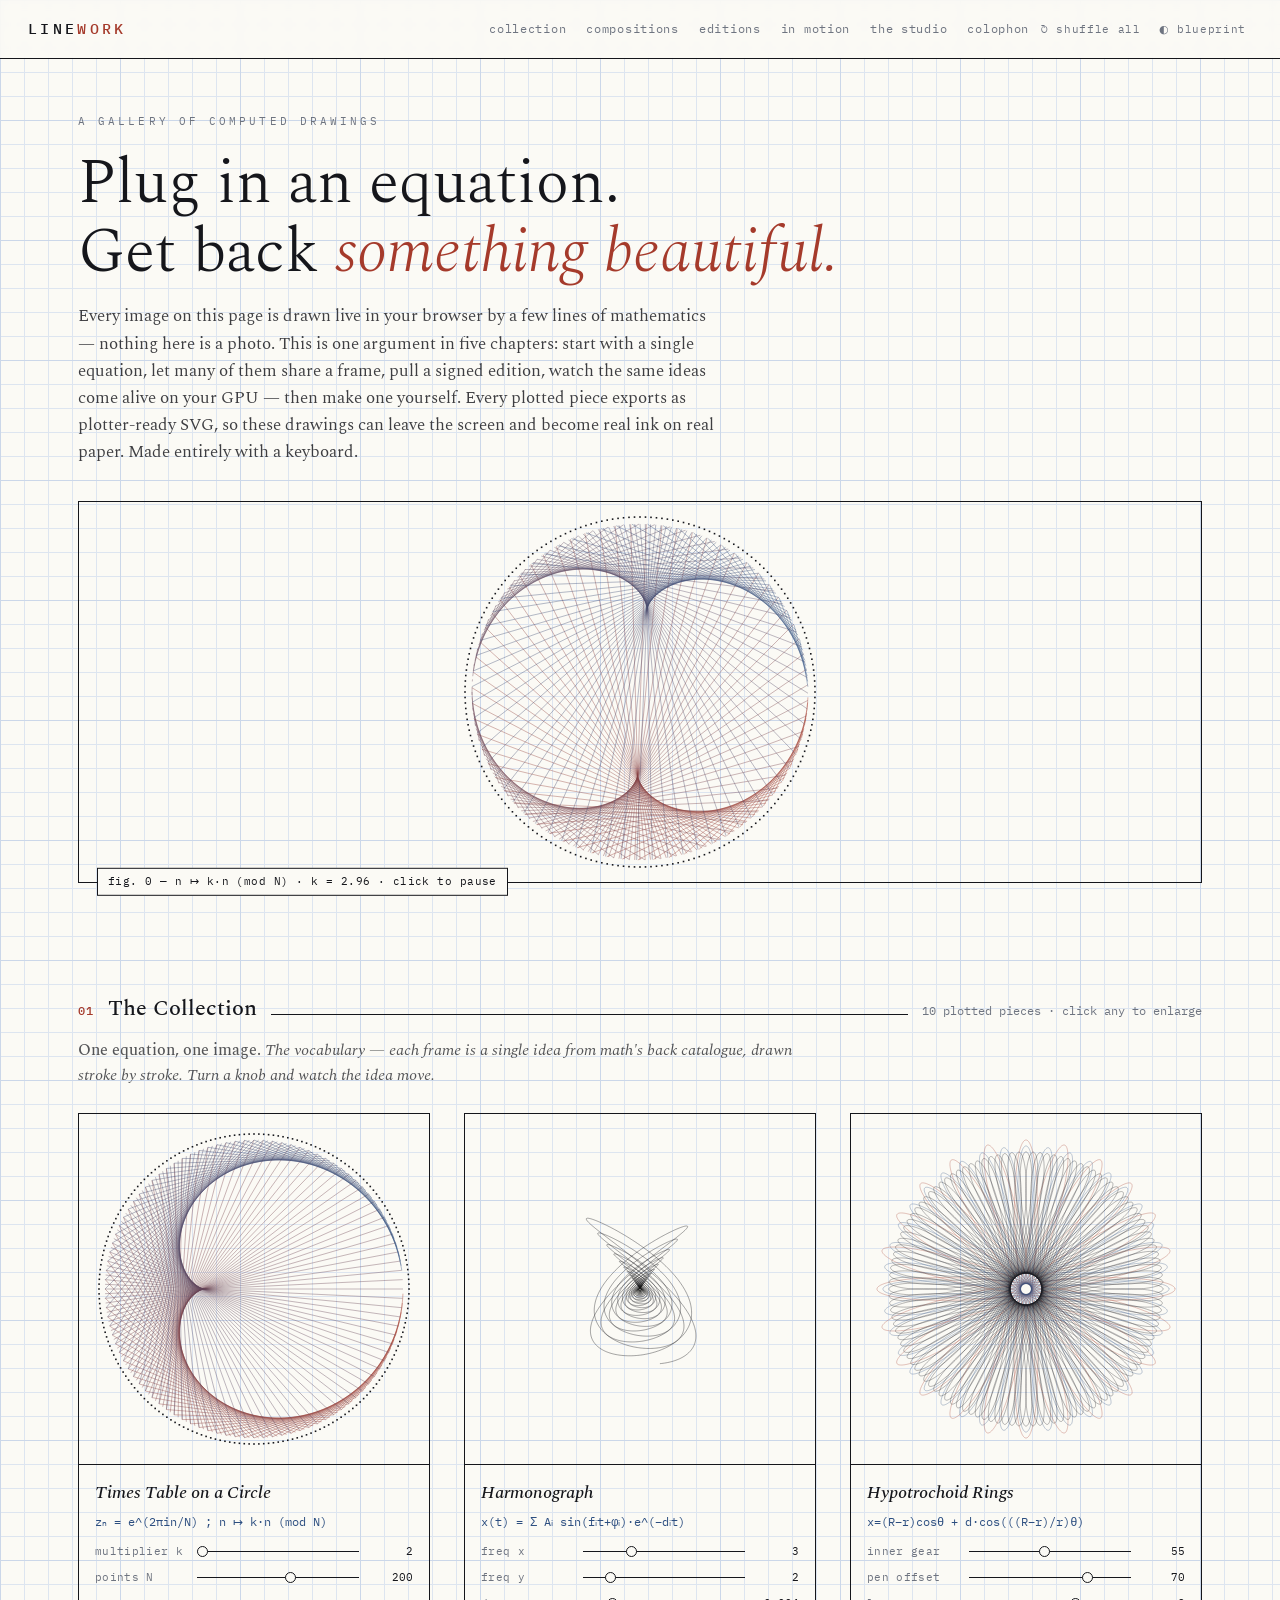
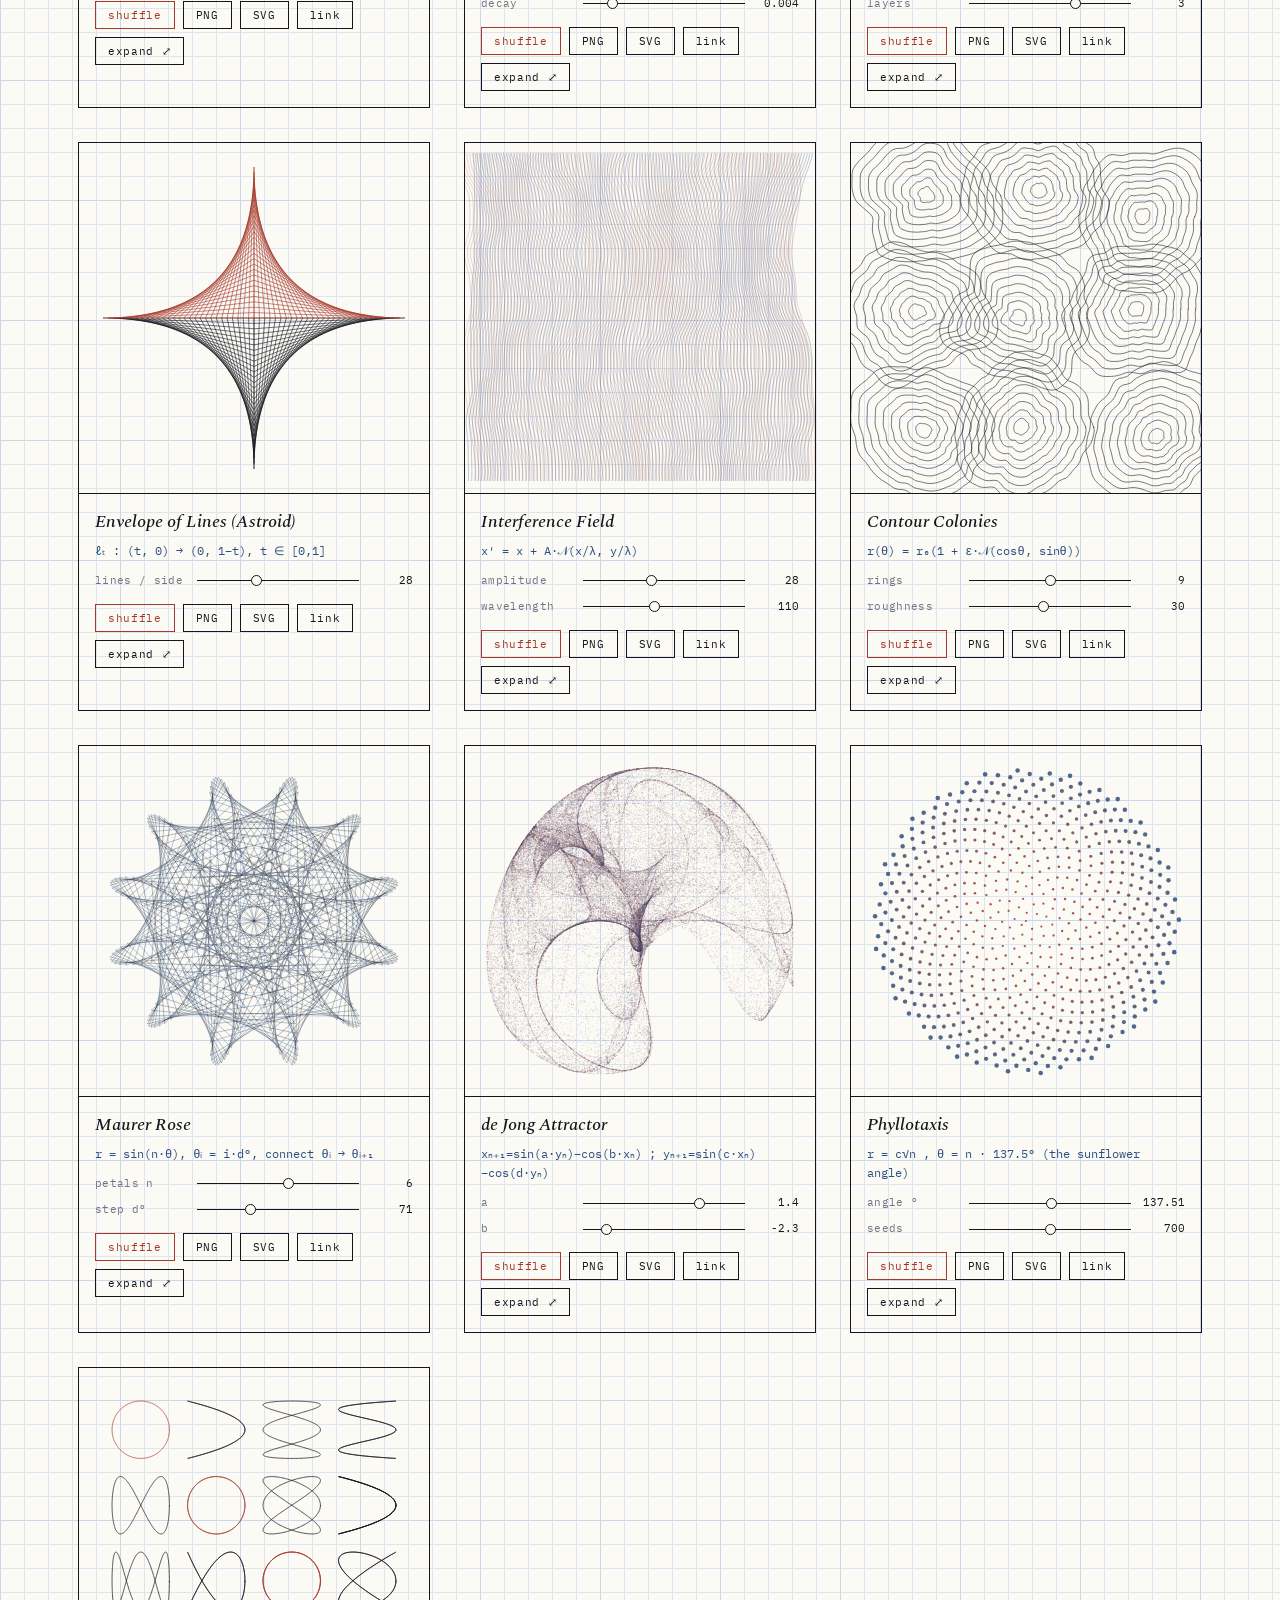
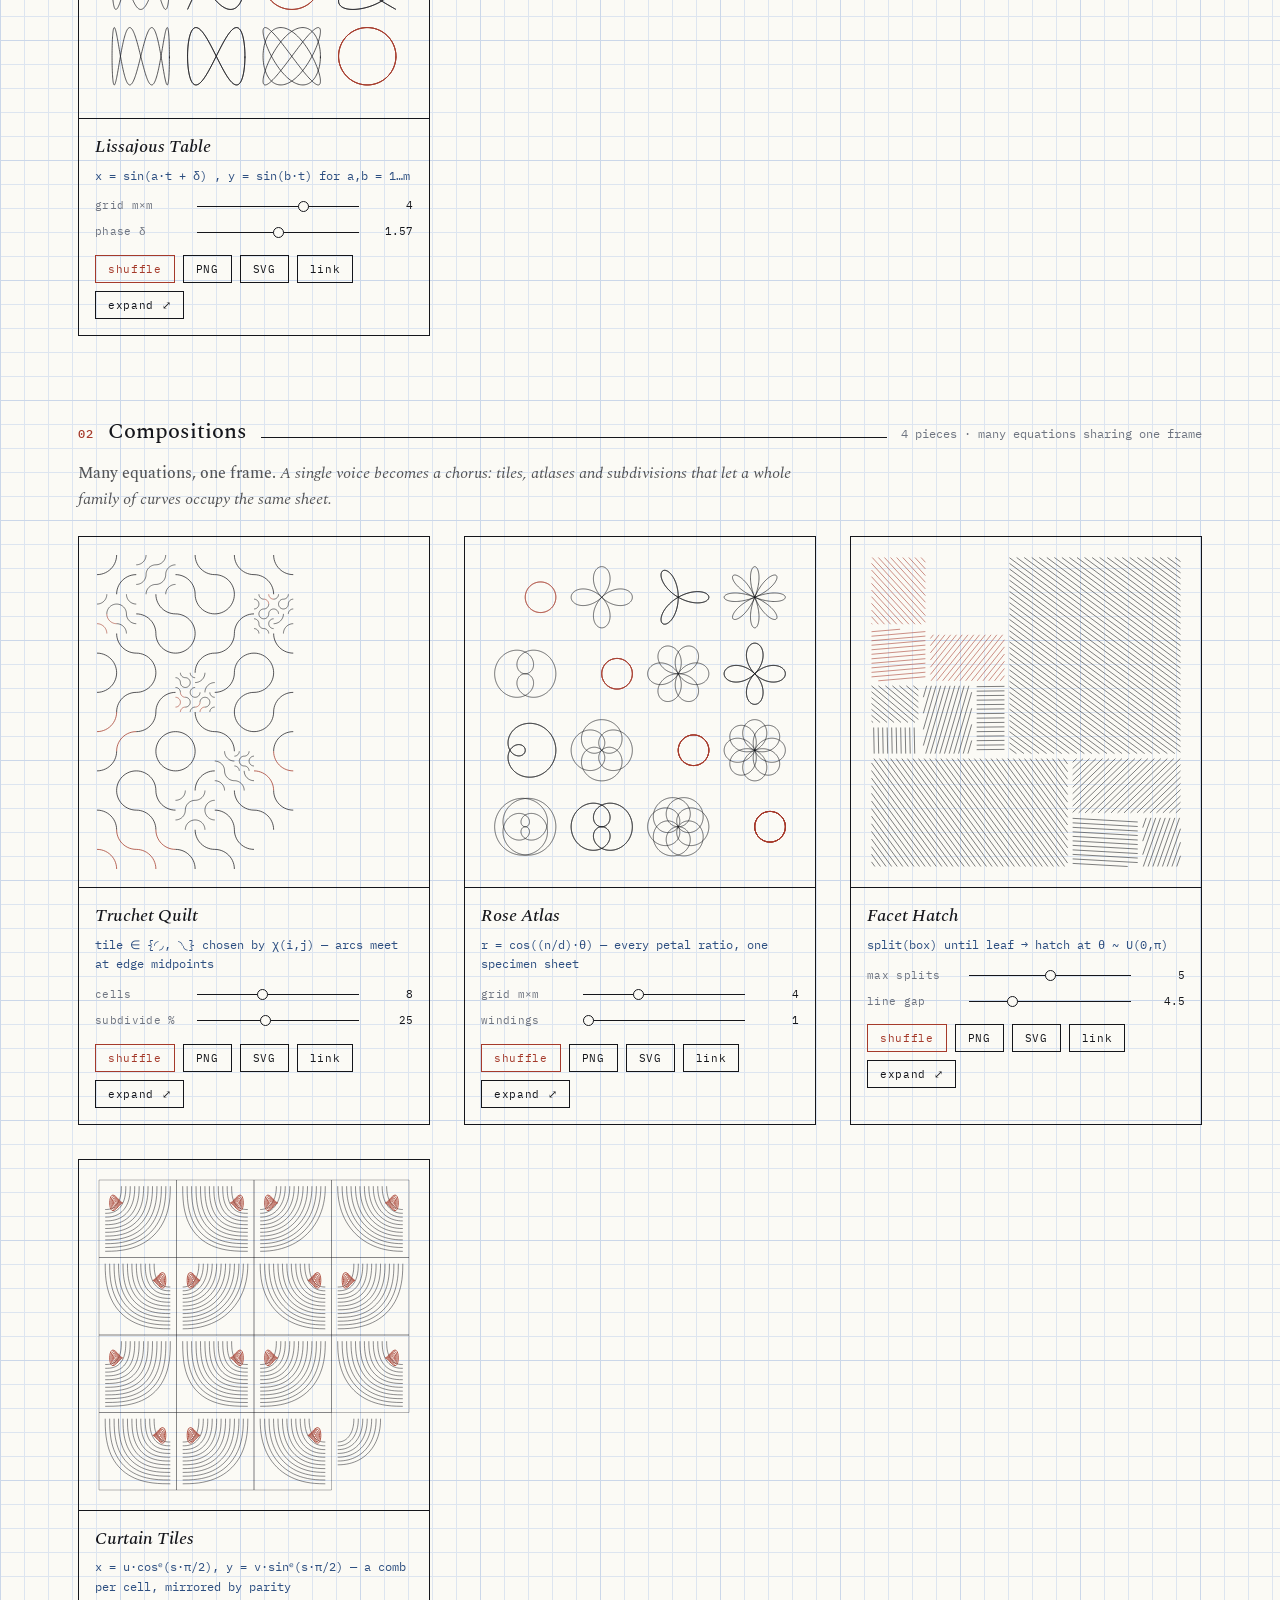
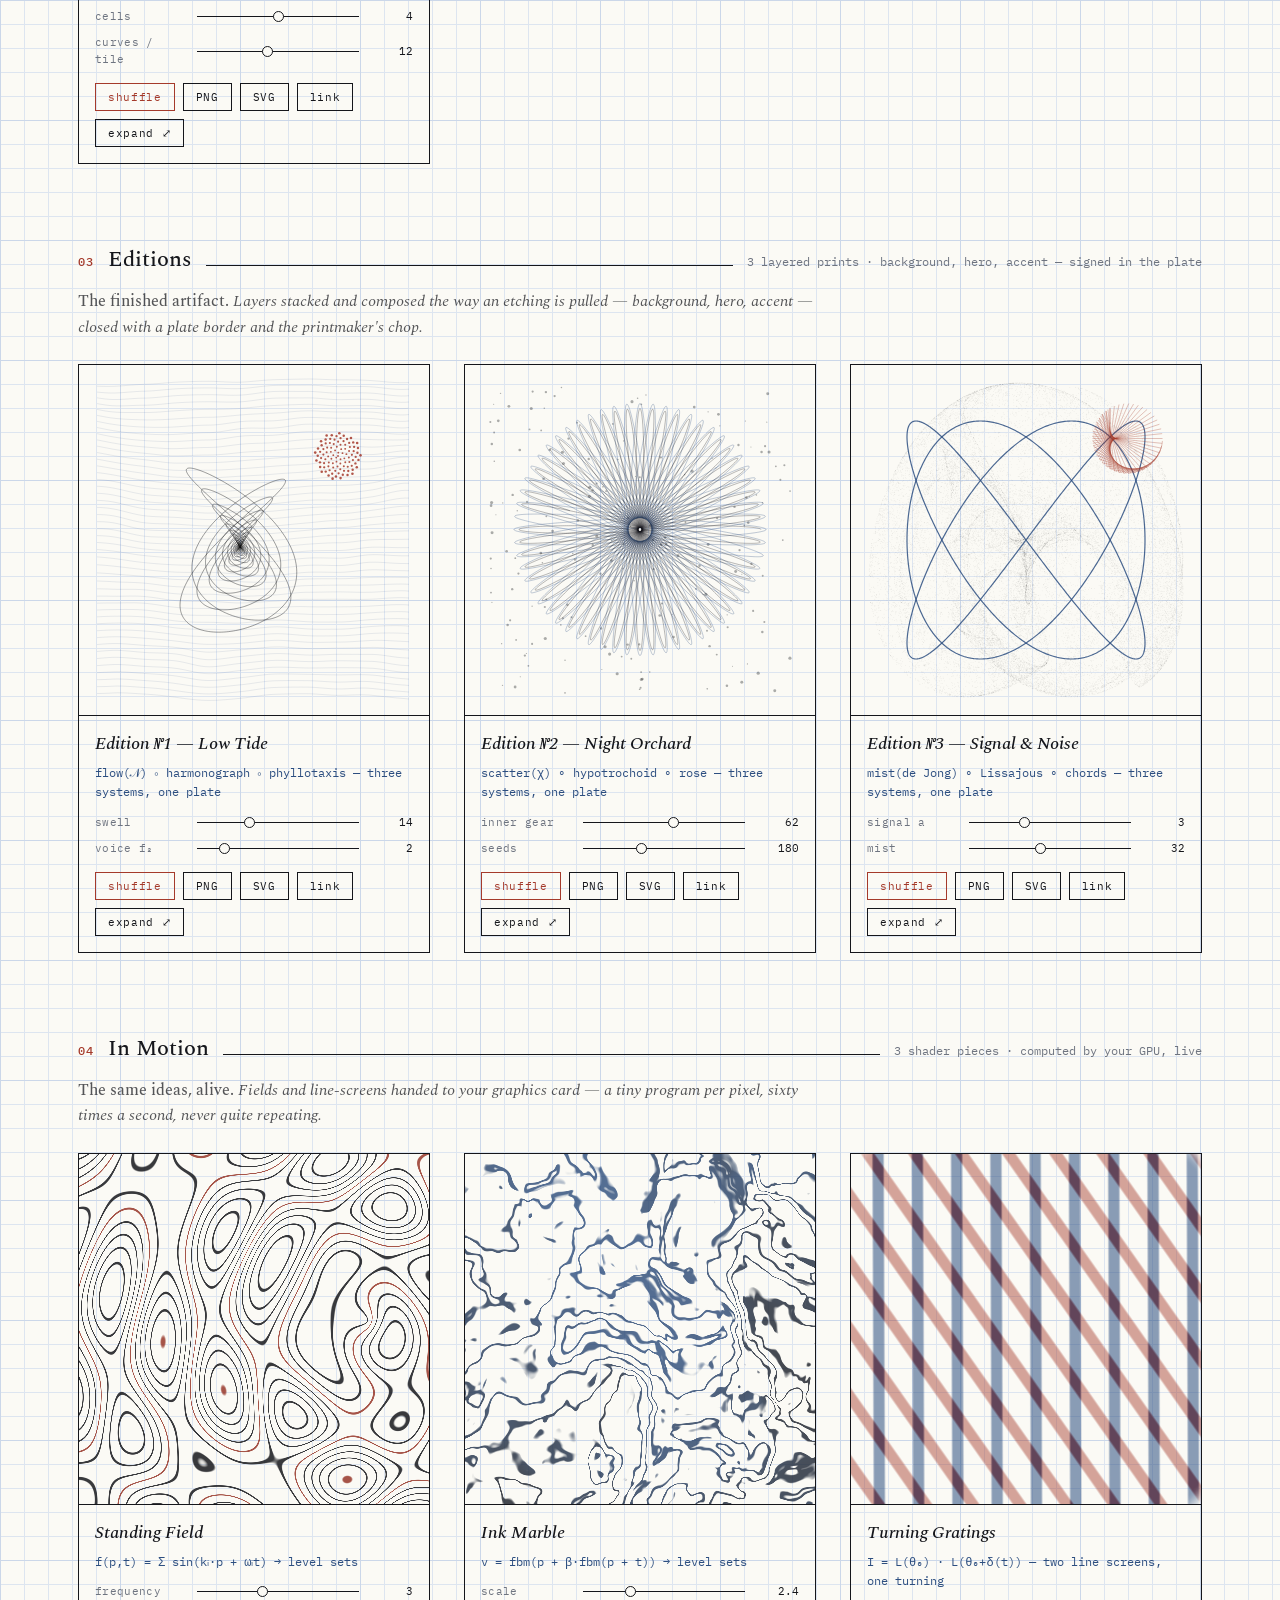
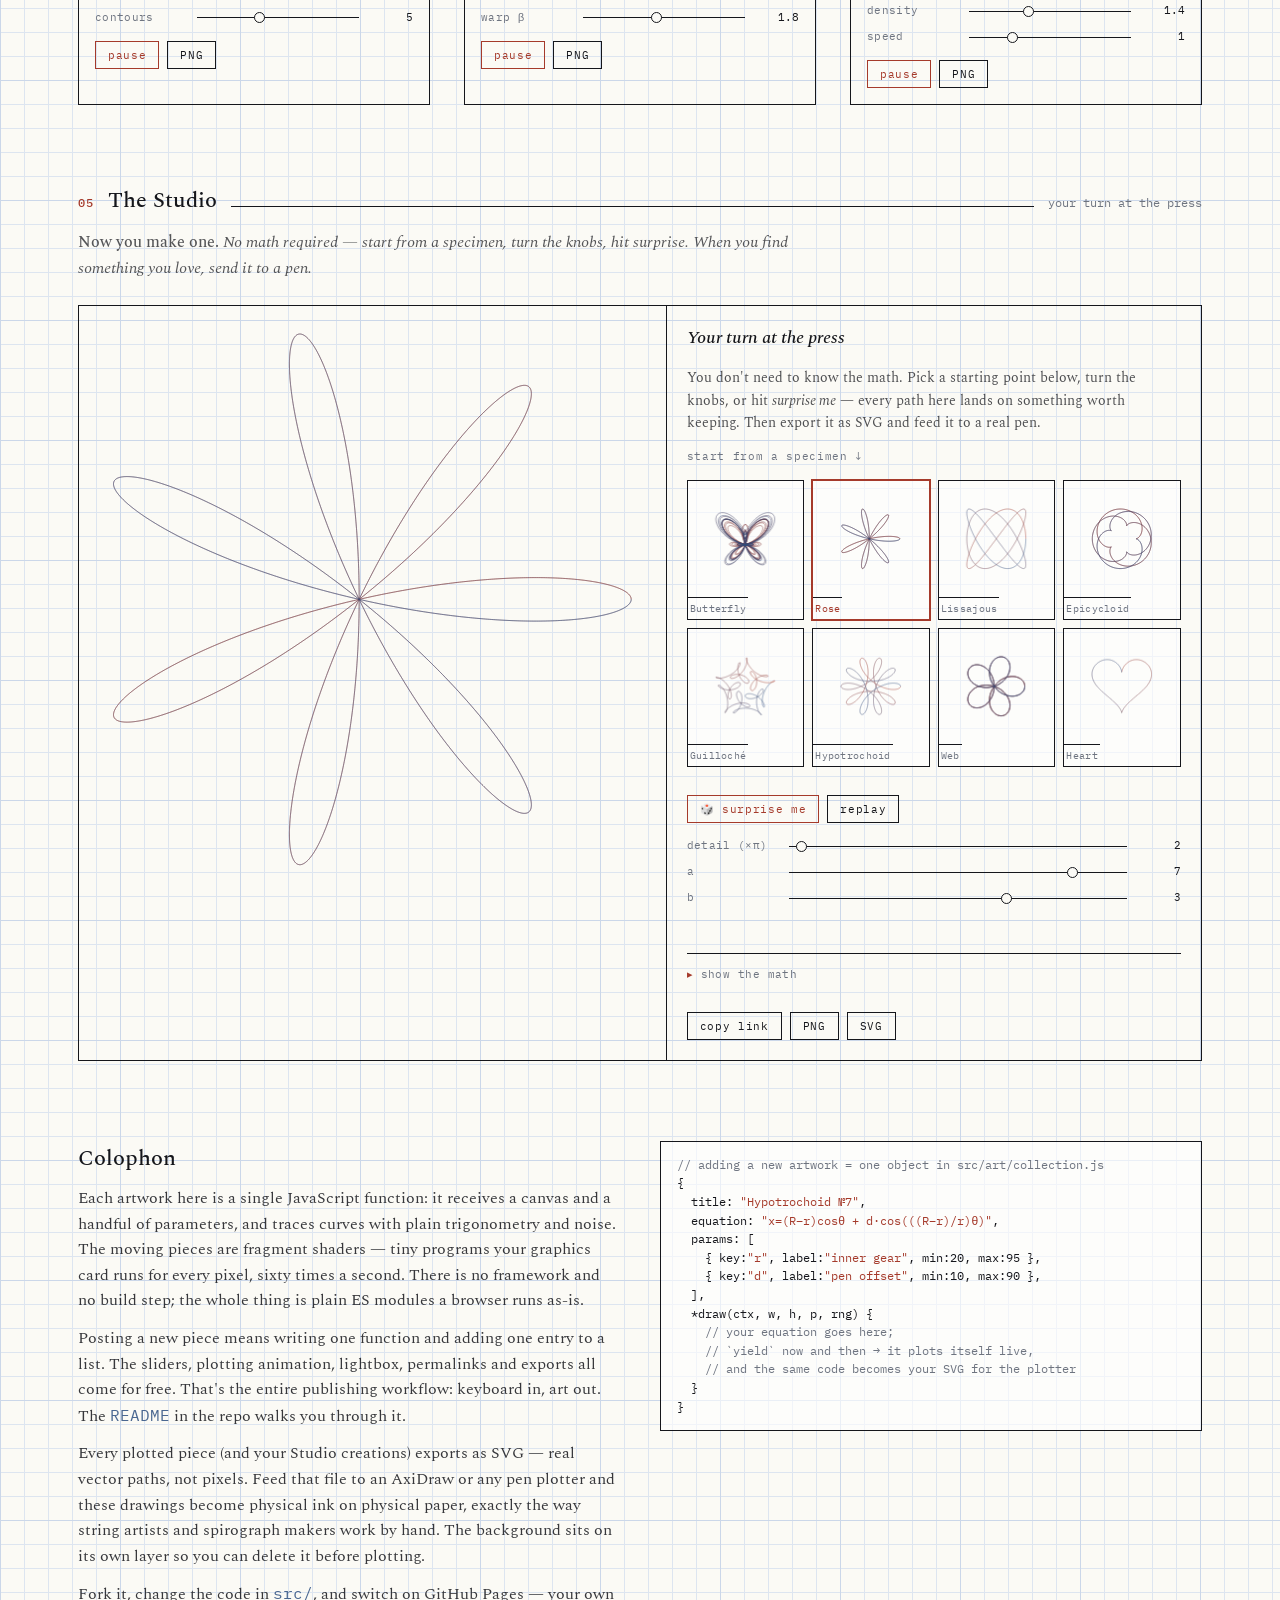
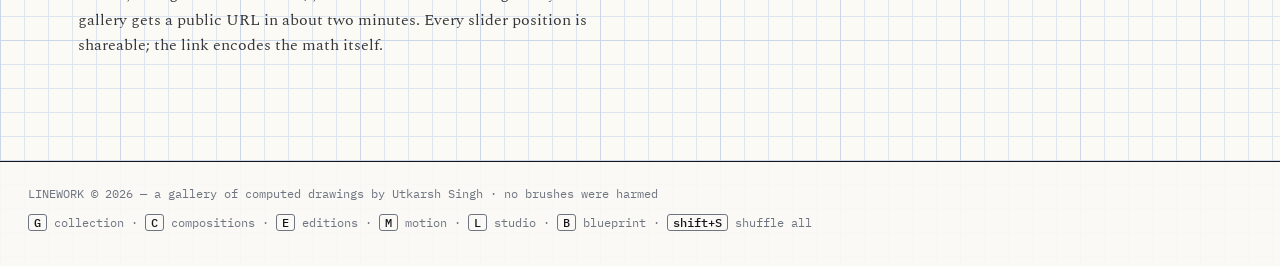
==== index.html @ 0fd47ba0 "LINEWORK — a gallery of computed drawings Generative math-art gallery: single-equation pieces, multi" ====
<!DOCTYPE html>
<html lang="en">
<head>
<meta charset="UTF-8">
<meta name="viewport" content="width=device-width, initial-scale=1.0">
<title>LINEWORK — art from equations</title>
<meta name="description" content="A living gallery of mathematical art. Every piece is drawn live in your browser by a few lines of math — string art, harmonographs, strange attractors, GPU shaders — and exports as plotter-ready SVG. Make your own in the Studio.">
<meta property="og:title" content="LINEWORK — art from equations">
<meta property="og:description" content="Plug in an equation. Get back something beautiful. Interactive math art, drawn live in your browser and ready for a real pen.">
<meta name="theme-color" content="#FBFAF5">
<link rel="icon" href="data:image/svg+xml,%3Csvg xmlns='http://www.w3.org/2000/svg' viewBox='0 0 32 32'%3E%3Crect width='32' height='32' fill='%23FBFAF5'/%3E%3Ccircle cx='16' cy='16' r='12' fill='none' stroke='%2315161B' stroke-width='1.4'/%3E%3Cpath d='M16 4 28 16 16 28 4 16Z' fill='none' stroke='%23A53A2B' stroke-width='1.4'/%3E%3C/svg%3E">
<link rel="preconnect" href="https://fonts.googleapis.com">
<link href="https://fonts.googleapis.com/css2?family=Spectral:ital,wght@0,300;0,500;1,300;1,400&family=IBM+Plex+Mono:wght@400;500&display=swap" rel="stylesheet">
<link rel="stylesheet" href="styles/linework.css">
</head>
<body>

<header>
  <div class="wordmark">LINE<b>WORK</b></div>
  <nav>
    <a href="#gallery">collection</a>
    <a href="#compositions">compositions</a>
    <a href="#editions">editions</a>
    <a href="#motion">in motion</a>
    <a href="#studio">the studio</a>
    <a href="#how">colophon</a>
    <button class="ghost" id="shuffleAllBtn" title="shuffle every piece (shift+S)">↻ shuffle all</button>
    <button class="ghost" id="themeBtn" title="toggle blueprint mode (B)">◐ blueprint</button>
  </nav>
</header>

<section class="hero">
  <div class="kicker">a gallery of computed drawings</div>
  <h1>Plug in an equation.<br>Get back <em>something beautiful.</em></h1>
  <p class="lede">Every image on this page is drawn live in your browser by a few lines of mathematics — nothing here is a photo. This is one argument in five chapters: start with a single equation, let many of them share a frame, pull a signed edition, watch the same ideas come alive on your GPU — then make one yourself. Every plotted piece exports as plotter-ready SVG, so these drawings can leave the screen and become real ink on real paper. Made entirely with a keyboard.</p>
  <div class="hero-canvas-wrap">
    <canvas id="heroCanvas" aria-label="Chord diagram continuously morphing through multiplication tables"></canvas>
    <div class="hero-tag" id="heroTag">fig. 0 — n ↦ k·n (mod N) · k = 2.00 · click to pause</div>
  </div>
</section>

<div class="chapter" id="gallery">
  <div class="chapter-mark">
    <span class="chapter-no">01</span>
    <h2>The Collection</h2>
    <div class="rule"></div>
    <div class="count mono">10 plotted pieces · click any to enlarge</div>
  </div>
  <p class="chapter-intro"><b>One equation, one image.</b> The vocabulary — each frame is a single idea from math's back catalogue, drawn stroke by stroke. Turn a knob and watch the idea move.</p>
</div>
<div class="gallery" id="galleryGrid"></div>

<div class="chapter" id="compositions">
  <div class="chapter-mark">
    <span class="chapter-no">02</span>
    <h2>Compositions</h2>
    <div class="rule"></div>
    <div class="count mono">4 pieces · many equations sharing one frame</div>
  </div>
  <p class="chapter-intro"><b>Many equations, one frame.</b> A single voice becomes a chorus: tiles, atlases and subdivisions that let a whole family of curves occupy the same sheet.</p>
</div>
<div class="gallery" id="compGrid"></div>

<div class="chapter" id="editions">
  <div class="chapter-mark">
    <span class="chapter-no">03</span>
    <h2>Editions</h2>
    <div class="rule"></div>
    <div class="count mono">3 layered prints · background, hero, accent — signed in the plate</div>
  </div>
  <p class="chapter-intro"><b>The finished artifact.</b> Layers stacked and composed the way an etching is pulled — background, hero, accent — closed with a plate border and the printmaker's chop.</p>
</div>
<div class="gallery" id="edGrid"></div>

<div class="chapter" id="motion">
  <div class="chapter-mark">
    <span class="chapter-no">04</span>
    <h2>In Motion</h2>
    <div class="rule"></div>
    <div class="count mono">3 shader pieces · computed by your GPU, live</div>
  </div>
  <p class="chapter-intro"><b>The same ideas, alive.</b> Fields and line-screens handed to your graphics card — a tiny program per pixel, sixty times a second, never quite repeating.</p>
</div>
<div class="gallery" id="motionGrid"></div>

<div class="chapter" id="studio">
  <div class="chapter-mark">
    <span class="chapter-no">05</span>
    <h2>The Studio</h2>
    <div class="rule"></div>
    <div class="count mono">your turn at the press</div>
  </div>
  <p class="chapter-intro"><b>Now you make one.</b> No math required — start from a specimen, turn the knobs, hit surprise. When you find something you love, send it to a pen.</p>
</div>
<section class="studio">
  <div class="studio-panel">
    <div class="studio-canvas-wrap"><canvas id="studioCanvas" aria-label="Your parametric drawing"></canvas></div>
    <div class="studio-side">
      <h3>Your turn at the press</h3>
      <p class="studio-lead">You don't need to know the math. Pick a starting point below, turn the knobs, or hit <em>surprise me</em> — every path here lands on something worth keeping. Then export it as SVG and feed it to a real pen.</p>

      <div class="preset-label">start from a specimen ↓</div>
      <div class="preset-strip" id="studioPresets"></div>

      <div class="btn-row">
        <button class="accent" id="studioSurprise">🎲 surprise me</button>
        <button id="studioReplay">replay</button>
      </div>

      <div class="studio-knobs">
        <div class="ctl"><label>detail (×π)</label><input type="range" id="studioTm" min="1" max="48" step="1" value="2"><output id="studioTmOut">2</output></div>
        <div class="ctl"><label>a</label><input type="range" id="studioA" min="-10" max="10" step="0.1" value="7"><output id="studioAOut">7</output></div>
        <div class="ctl"><label>b</label><input type="range" id="studioB" min="-10" max="10" step="0.1" value="3"><output id="studioBOut">3</output></div>
      </div>
      <div class="studio-error" id="studioError" role="alert"></div>

      <details class="studio-math">
        <summary>show the math</summary>
        <div class="studio-field">
          <label for="studioX">x(t) =</label>
          <input type="text" id="studioX" spellcheck="false" autocomplete="off">
        </div>
        <div class="studio-field">
          <label for="studioY">y(t) =</label>
          <input type="text" id="studioY" spellcheck="false" autocomplete="off">
        </div>
        <div class="studio-hint">use t, a, b · sin cos tan sqrt abs exp log pow min max floor · pi · ^ for powers · Enter to plot</div>
      </details>

      <div class="btn-row">
        <button id="studioLink">copy link</button>
        <button id="studioPng">PNG</button>
        <button id="studioSvg">SVG</button>
      </div>
    </div>
  </div>
</section>

<section class="about" id="how">
  <div>
    <h2>Colophon</h2>
    <p>Each artwork here is a single JavaScript function: it receives a canvas and a handful of parameters, and traces curves with plain trigonometry and noise. The moving pieces are fragment shaders — tiny programs your graphics card runs for every pixel, sixty times a second. There is no framework and no build step; the whole thing is plain ES modules a browser runs as-is.</p>
    <p>Posting a new piece means writing one function and adding one entry to a list. The sliders, plotting animation, lightbox, permalinks and exports all come for free. That's the entire publishing workflow: keyboard in, art out. The <span class="mono" style="color:var(--blue)">README</span> in the repo walks you through it.</p>
    <p>Every plotted piece (and your Studio creations) exports as SVG — real vector paths, not pixels. Feed that file to an AxiDraw or any pen plotter and these drawings become physical ink on physical paper, exactly the way string artists and spirograph makers work by hand. The background sits on its own layer so you can delete it before plotting.</p>
    <p>Fork it, change the code in <span class="mono" style="color:var(--blue)">src/</span>, and switch on GitHub Pages — your own gallery gets a public URL in about two minutes. Every slider position is shareable; the link encodes the math itself.</p>
  </div>
  <div>
    <pre><span class="c">// adding a new artwork = one object in src/art/collection.js</span>
{
  title: <span class="k">"Hypotrochoid №7"</span>,
  equation: <span class="k">"x=(R−r)cosθ + d·cos(((R−r)/r)θ)"</span>,
  params: [
    { key:<span class="k">"r"</span>, label:<span class="k">"inner gear"</span>, min:20, max:95 },
    { key:<span class="k">"d"</span>, label:<span class="k">"pen offset"</span>, min:10, max:90 },
  ],
  *draw(ctx, w, h, p, rng) {
    <span class="c">// your equation goes here;</span>
    <span class="c">// `yield` now and then → it plots itself live,</span>
    <span class="c">// and the same code becomes your SVG for the plotter</span>
  }
}</pre>
  </div>
</section>

<footer>
  <div>LINEWORK © <span id="year">2026</span> — a gallery of computed drawings by <span id="artistName">you</span> · no brushes were harmed</div>
  <div class="keys"><b>G</b> collection · <b>C</b> compositions · <b>E</b> editions · <b>M</b> motion · <b>L</b> studio · <b>B</b> blueprint · <b>shift+S</b> shuffle all</div>
</footer>

<div id="lightbox" hidden>
  <div class="lb-top">
    <div class="idx mono" id="lbIdx">01 / 10</div>
    <div style="display:flex;gap:8px">
      <button id="lbPrev">← prev</button>
      <button id="lbNext">next →</button>
      <button id="lbClose">esc ✕</button>
    </div>
  </div>
  <div class="lb-grid">
    <div class="lb-canvas-wrap"><canvas id="lbCanvas"></canvas></div>
    <div class="lb-side">
      <h3 id="lbTitle"></h3>
      <div class="eq" id="lbEq"></div>
      <div class="controls" id="lbControls"></div>
      <div class="btn-row">
        <button class="accent" id="lbShuffle">shuffle</button>
        <button id="lbReplay">replay</button>
        <button id="lbLinkBtn">copy link</button>
        <button id="lbPng">PNG · 2000px</button>
        <button id="lbSvg">SVG · plotter</button>
      </div>
      <div class="lb-keys"><b>←</b> <b>→</b> pieces · <b>S</b> shuffle · <b>space</b> replay · <b>D</b> save · <b>esc</b> close</div>
    </div>
  </div>
</div>

<div id="toast" role="status"></div>

<script type="module" src="src/main.js"></script>
</body>
</html>
---- styles/linework.css ----
/* ============================================================
   LINEWORK — styles.
   Two themes live here: warm "paper" (default) and cool
   "blueprint" (body.blueprint). Colours are CSS variables so a
   theme is just a different set of values.
   ============================================================ */
:root{
  --paper:#FBFAF5;
  --paper-trans:rgba(251,250,245,.88);
  --panel:rgba(255,255,255,.6);
  --grid:#DDE5F0;
  --grid-strong:#CBD7E9;
  --ink:#15161B;
  --crimson:#A53A2B;
  --blue:#2C4E80;
  --muted:#6E7480;
  --frame:#15161B;
}
body.blueprint{
  --paper:#0E1422;
  --paper-trans:rgba(14,20,34,.88);
  --panel:rgba(255,255,255,.04);
  --grid:#1A2336;
  --grid-strong:#243049;
  --ink:#E9E6DA;
  --crimson:#E07A5F;
  --blue:#7FA4D8;
  --muted:#8A93A8;
  --frame:#E9E6DA;
}
*{box-sizing:border-box;margin:0;padding:0}
html{scroll-behavior:smooth}
body{
  font-family:'Spectral',Georgia,serif;
  color:var(--ink);
  background-color:var(--paper);
  background-image:
    linear-gradient(var(--grid-strong) 1px, transparent 1px),
    linear-gradient(90deg, var(--grid-strong) 1px, transparent 1px),
    linear-gradient(var(--grid) 1px, transparent 1px),
    linear-gradient(90deg, var(--grid) 1px, transparent 1px);
  background-size:120px 120px,120px 120px,24px 24px,24px 24px;
  line-height:1.6;
  transition:background-color .25s, color .25s;
}
.mono{font-family:'IBM Plex Mono',ui-monospace,Menlo,monospace}

header{
  display:flex;justify-content:space-between;align-items:center;gap:12px;flex-wrap:wrap;
  padding:16px 28px;border-bottom:1px solid var(--frame);
  background:var(--paper-trans);backdrop-filter:blur(4px);
  position:sticky;top:0;z-index:10;
}
.wordmark{font-family:'IBM Plex Mono',monospace;font-weight:500;font-size:15px;letter-spacing:.22em}
.wordmark b{color:var(--crimson);font-weight:500}
header nav{display:flex;align-items:center;gap:6px;flex-wrap:wrap}
header nav a{
  font-family:'IBM Plex Mono',monospace;font-size:12px;color:var(--muted);
  text-decoration:none;margin-left:14px;letter-spacing:.06em;
}
header nav a:hover,header nav a:focus-visible{color:var(--crimson)}
a:focus-visible,button:focus-visible,input:focus-visible,select:focus-visible,summary:focus-visible{outline:2px solid var(--crimson);outline-offset:2px}

button{
  font-family:'IBM Plex Mono',monospace;font-size:11px;letter-spacing:.06em;
  border:1px solid var(--frame);background:transparent;color:var(--ink);
  padding:6px 12px;cursor:pointer;
}
button:hover{background:var(--ink);color:var(--paper)}
button.accent{border-color:var(--crimson);color:var(--crimson)}
button.accent:hover{background:var(--crimson);color:var(--paper)}
button.ghost{border:none;color:var(--muted);padding:6px 6px}
button.ghost:hover{background:transparent;color:var(--crimson)}

/* ---------- hero ---------- */
.hero{padding:54px 28px 30px;max-width:1180px;margin:0 auto}
.hero .kicker{
  font-family:'IBM Plex Mono',monospace;font-size:11px;letter-spacing:.28em;
  text-transform:uppercase;color:var(--muted);margin-bottom:18px;
}
.hero h1{font-weight:300;font-size:clamp(34px,5.4vw,62px);line-height:1.12;max-width:13em}
.hero h1 em{font-style:italic;color:var(--crimson)}
.hero p.lede{margin-top:16px;max-width:38em;font-size:17px;color:var(--ink);opacity:.82}
.hero-canvas-wrap{margin-top:34px;border:1px solid var(--frame);position:relative}
.hero-canvas-wrap canvas{display:block;width:100%;height:380px;cursor:pointer}
.hero-tag{
  position:absolute;left:0;bottom:0;transform:translateY(50%);
  margin-left:18px;background:var(--paper);border:1px solid var(--frame);
  font-family:'IBM Plex Mono',monospace;font-size:11px;padding:4px 10px;letter-spacing:.04em;
}

/* ---------- chapters (the anchoring progression) ---------- */
.chapter{max-width:1180px;margin:78px auto 0;padding:0 28px}
.chapter-mark{display:flex;align-items:baseline;gap:14px}
.chapter-no{
  font-family:'IBM Plex Mono',monospace;font-size:12px;font-weight:500;
  color:var(--crimson);letter-spacing:.1em;
}
.chapter-mark h2{font-weight:500;font-size:22px;white-space:nowrap}
.chapter-mark .rule{flex:1;border-top:1px solid var(--frame)}
.chapter-mark .count{font-family:'IBM Plex Mono',monospace;font-size:12px;color:var(--muted);text-align:right}
.chapter-intro{
  margin-top:12px;max-width:46em;font-size:16px;font-style:italic;
  color:var(--ink);opacity:.72;
}
.chapter-intro b{font-style:normal;font-weight:500;opacity:1}

.gallery{
  max-width:1180px;margin:24px auto 0;padding:0 28px;
  display:grid;grid-template-columns:repeat(auto-fit,minmax(320px,1fr));gap:34px;
}
.piece{border:1px solid var(--frame);display:flex;flex-direction:column}
.piece .art{position:relative}
.piece canvas{display:block;width:100%;aspect-ratio:1/1;cursor:zoom-in}
.piece canvas.gl{cursor:pointer}
.piece .meta{border-top:1px solid var(--frame);padding:14px 16px 16px}
.piece h3{font-weight:500;font-size:18px;font-style:italic}
.eq{font-family:'IBM Plex Mono',monospace;font-size:12px;color:var(--blue);margin-top:4px;word-break:break-word}
.controls{margin-top:12px;display:flex;flex-direction:column;gap:8px}
.ctl{display:grid;grid-template-columns:92px 1fr 44px;align-items:center;gap:10px}
.ctl label{font-family:'IBM Plex Mono',monospace;font-size:11px;color:var(--muted);letter-spacing:.03em}
.ctl output{font-family:'IBM Plex Mono',monospace;font-size:11px;text-align:right}
input[type=range]{-webkit-appearance:none;appearance:none;height:18px;background:transparent;width:100%}
input[type=range]::-webkit-slider-runnable-track{height:1px;background:var(--ink)}
input[type=range]::-webkit-slider-thumb{
  -webkit-appearance:none;appearance:none;width:11px;height:11px;border-radius:50%;
  background:var(--paper);border:1.5px solid var(--ink);margin-top:-5px;cursor:pointer;
}
input[type=range]::-moz-range-track{height:1px;background:var(--ink)}
input[type=range]::-moz-range-thumb{width:9px;height:9px;border-radius:50%;background:var(--paper);border:1.5px solid var(--ink);cursor:pointer}
.btn-row{margin-top:14px;display:flex;gap:8px;flex-wrap:wrap}
.gl-fallback{padding:40px 20px;font-family:'IBM Plex Mono',monospace;font-size:12px;color:var(--muted)}

/* ---------- the studio ---------- */
.studio{max-width:1180px;margin:24px auto 0;padding:0 28px}
.studio-panel{border:1px solid var(--frame);display:grid;grid-template-columns:minmax(0,1.1fr) minmax(0,1fr)}
.studio-canvas-wrap{border-right:1px solid var(--frame)}
.studio-canvas-wrap canvas{display:block;width:100%;aspect-ratio:1/1}
.studio-side{padding:18px 20px 20px;display:flex;flex-direction:column;gap:14px}
.studio-side h3{font-weight:500;font-size:18px;font-style:italic}
.studio-lead{font-size:14px;color:var(--ink);opacity:.75;max-width:34em}

.preset-label{font-family:'IBM Plex Mono',monospace;font-size:11px;color:var(--muted);letter-spacing:.06em}
.preset-strip{
  display:grid;grid-template-columns:repeat(4,1fr);gap:8px;
}
.preset{
  border:1px solid var(--frame);background:var(--panel);padding:0;cursor:pointer;
  display:flex;flex-direction:column;gap:0;overflow:hidden;
}
.preset:hover{background:transparent}
.preset canvas{display:block;width:100%;aspect-ratio:1/1}
.preset span{
  font-family:'IBM Plex Mono',monospace;font-size:9.5px;letter-spacing:.03em;
  color:var(--muted);padding:4px 2px;text-align:center;border-top:1px solid var(--frame);
  white-space:nowrap;overflow:hidden;text-overflow:ellipsis;
}
.preset:hover span{color:var(--ink)}
.preset.active{outline:2px solid var(--crimson);outline-offset:-1px}
.preset.active span{color:var(--crimson)}

.studio-knobs{display:flex;flex-direction:column;gap:8px}
.studio-error{font-family:'IBM Plex Mono',monospace;font-size:12px;color:var(--crimson);min-height:18px}
.studio-hint{font-family:'IBM Plex Mono',monospace;font-size:11px;color:var(--muted)}

details.studio-math{border-top:1px solid var(--frame);padding-top:12px}
details.studio-math summary{
  font-family:'IBM Plex Mono',monospace;font-size:11px;color:var(--muted);
  cursor:pointer;letter-spacing:.04em;list-style:none;
}
details.studio-math summary::-webkit-details-marker{display:none}
details.studio-math summary::before{content:'▸ ';color:var(--crimson)}
details.studio-math[open] summary::before{content:'▾ '}
details.studio-math summary:hover{color:var(--ink)}
.studio-field{margin-top:10px}
.studio-field label{font-family:'IBM Plex Mono',monospace;font-size:11px;color:var(--muted);display:block;margin-bottom:4px}
.studio-field input[type=text]{
  width:100%;font-family:'IBM Plex Mono',monospace;font-size:13px;
  border:1px solid var(--frame);background:var(--panel);color:var(--ink);
  padding:8px 10px;
}

/* ---------- lightbox ---------- */
#lightbox{
  position:fixed;inset:0;z-index:50;overflow-y:auto;
  background-color:var(--paper);
  background-image:
    linear-gradient(var(--grid-strong) 1px, transparent 1px),
    linear-gradient(90deg, var(--grid-strong) 1px, transparent 1px),
    linear-gradient(var(--grid) 1px, transparent 1px),
    linear-gradient(90deg, var(--grid) 1px, transparent 1px);
  background-size:120px 120px,120px 120px,24px 24px,24px 24px;
}
#lightbox[hidden]{display:none}
.lb-top{display:flex;justify-content:space-between;align-items:center;padding:16px 28px;border-bottom:1px solid var(--frame);background:var(--paper-trans);position:sticky;top:0}
.lb-top .idx{font-family:'IBM Plex Mono',monospace;font-size:12px;color:var(--muted)}
.lb-grid{
  display:grid;grid-template-columns:minmax(0,1.3fr) minmax(280px,1fr);
  gap:30px;max-width:1100px;margin:0 auto;padding:36px 28px 60px;align-items:start;
}
.lb-canvas-wrap{border:1px solid var(--frame)}
.lb-canvas-wrap canvas{display:block;width:100%;aspect-ratio:1/1}
.lb-side h3{font-weight:500;font-size:26px;font-style:italic}
.lb-side .controls{margin-top:16px}
.lb-keys{margin-top:22px;font-family:'IBM Plex Mono',monospace;font-size:11px;color:var(--muted);line-height:2}
.lb-keys b,footer .keys b{color:var(--ink);font-weight:500;border:1px solid var(--muted);padding:0 5px;border-radius:3px}

/* ---------- colophon / footer / toast ---------- */
.about{max-width:1180px;margin:80px auto 0;padding:0 28px;display:grid;grid-template-columns:1fr 1fr;gap:40px}
.about h2{font-weight:500;font-size:22px;margin-bottom:10px}
.about p{font-size:16px;color:var(--ink);opacity:.85;margin-bottom:12px;max-width:36em}
.about pre{
  font-family:'IBM Plex Mono',monospace;font-size:12px;line-height:1.55;
  border:1px solid var(--frame);background:var(--panel);padding:14px 16px;overflow-x:auto;
}
.about pre .c{color:var(--muted)}
.about pre .k{color:var(--crimson)}
.about a{color:var(--blue)}
footer{
  margin-top:90px;border-top:1px solid var(--frame);
  padding:22px 28px 34px;display:flex;justify-content:space-between;flex-wrap:wrap;gap:10px;
  font-family:'IBM Plex Mono',monospace;font-size:12px;color:var(--muted);
  background:var(--paper-trans);
}
footer a{color:var(--muted)}
footer a:hover{color:var(--crimson)}
#toast{
  position:fixed;left:50%;bottom:26px;transform:translateX(-50%) translateY(20px);
  background:var(--ink);color:var(--paper);font-family:'IBM Plex Mono',monospace;font-size:12px;
  padding:8px 16px;opacity:0;pointer-events:none;transition:opacity .25s, transform .25s;z-index:99;
}
#toast.show{opacity:1;transform:translateX(-50%) translateY(0)}

@media (max-width:860px){
  .about{grid-template-columns:1fr}
  .studio-panel{grid-template-columns:1fr}
  .studio-canvas-wrap{border-right:none;border-bottom:1px solid var(--frame)}
  .lb-grid{grid-template-columns:1fr}
  .hero-canvas-wrap canvas{height:300px}
  header nav a{margin-left:8px}
  .preset-strip{grid-template-columns:repeat(4,1fr)}
}
@media (prefers-reduced-motion:reduce){html{scroll-behavior:auto}}
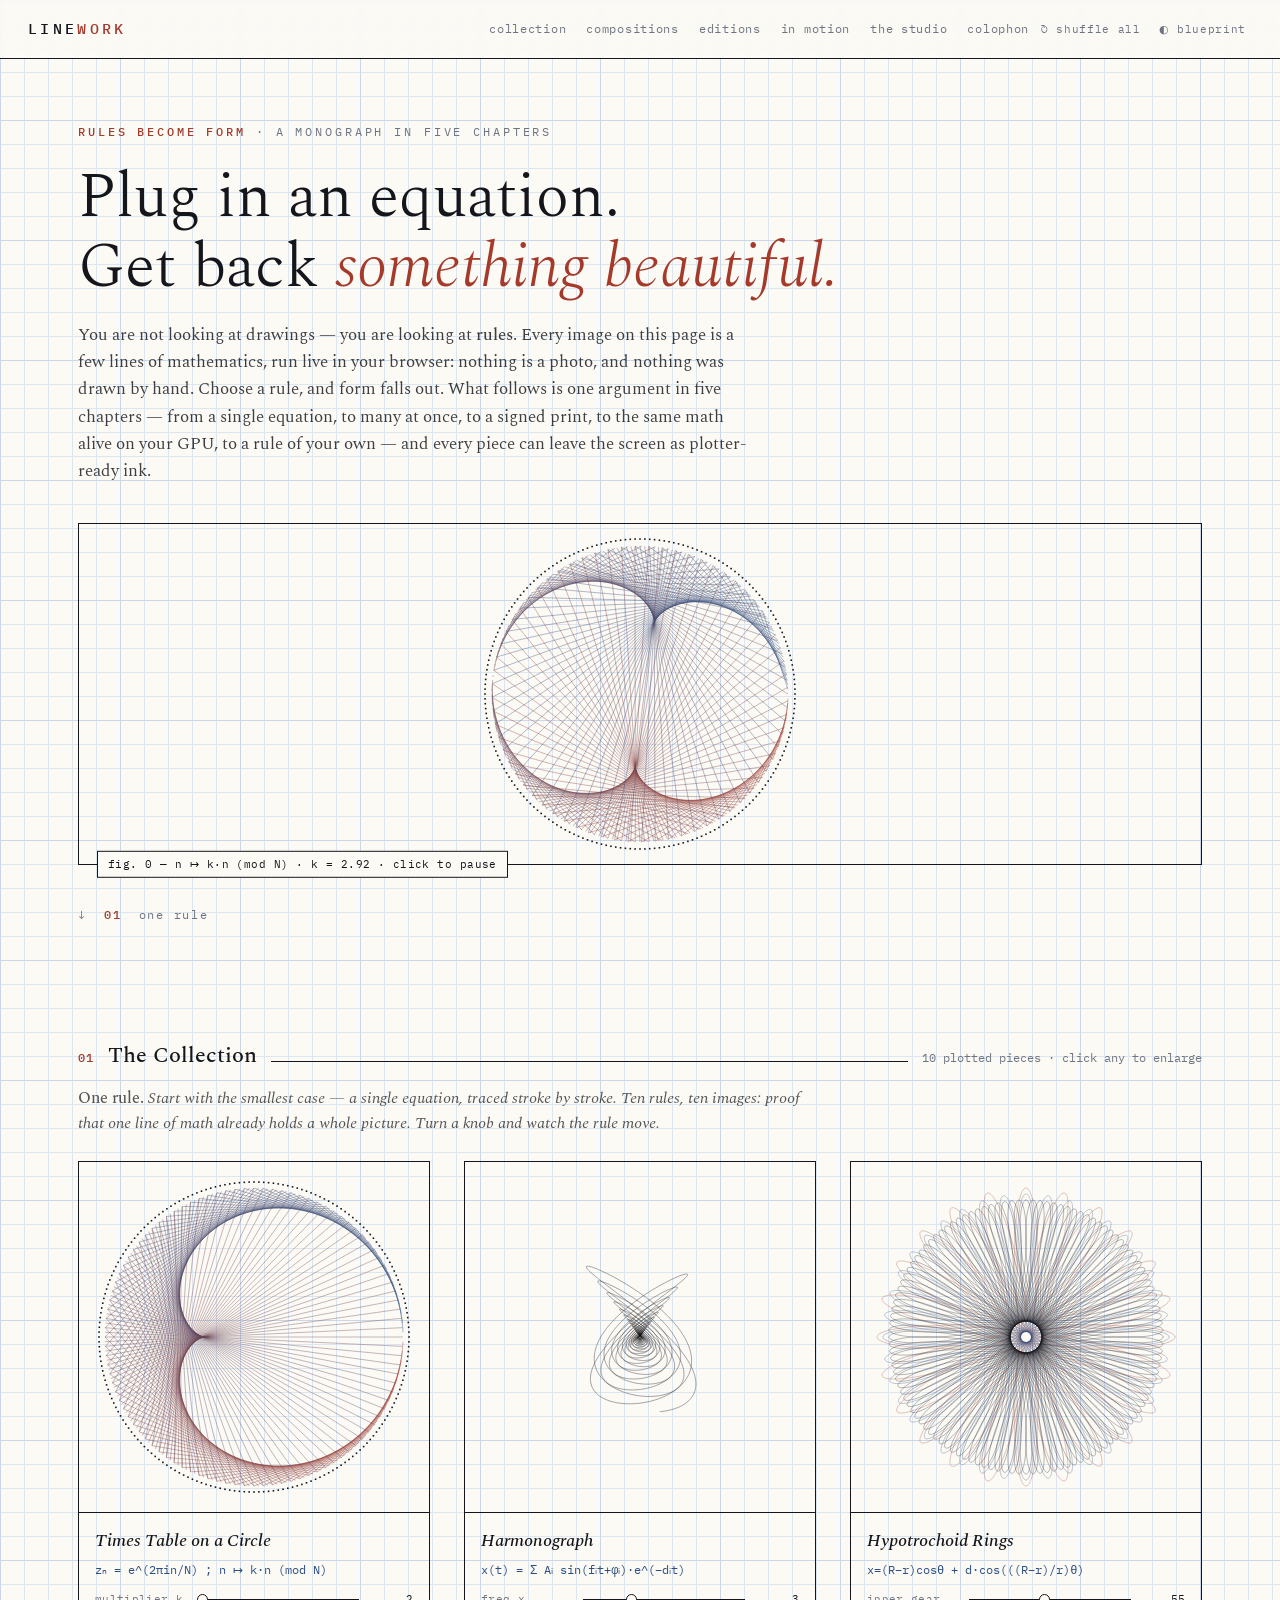
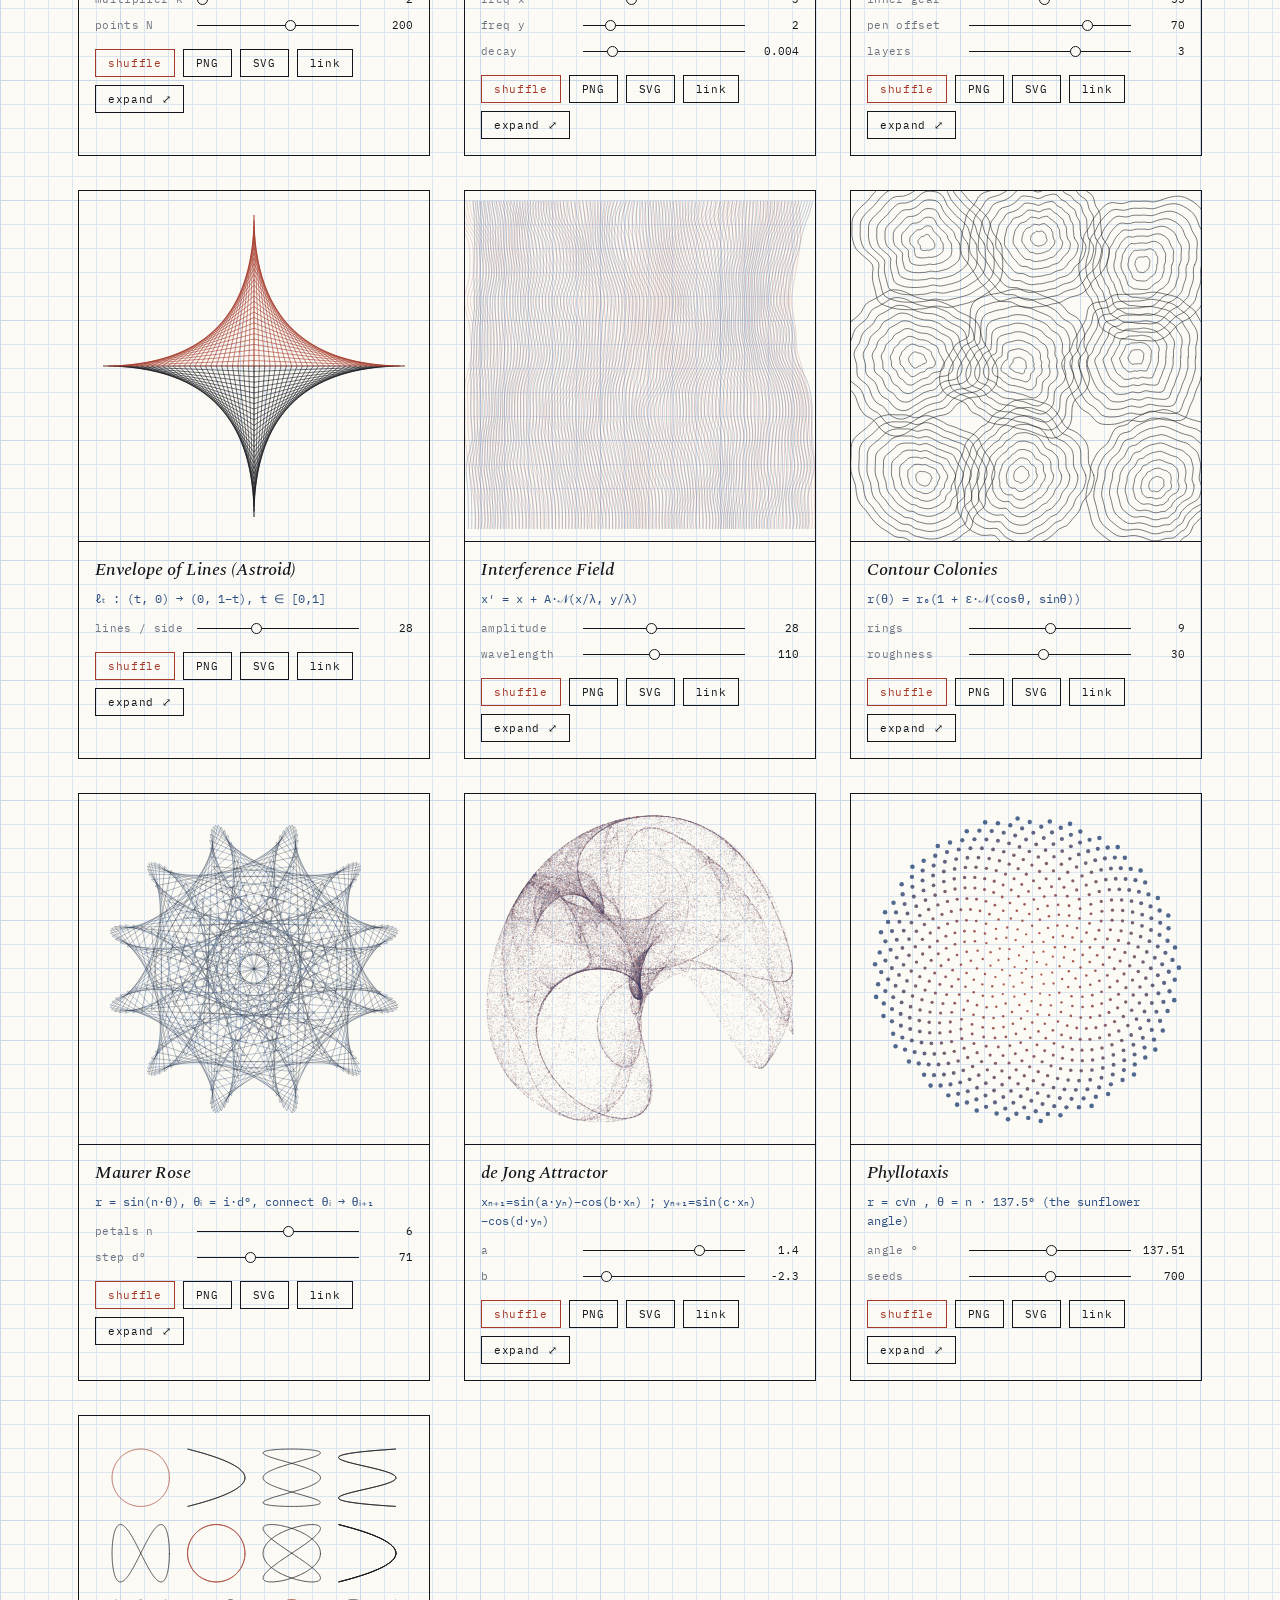
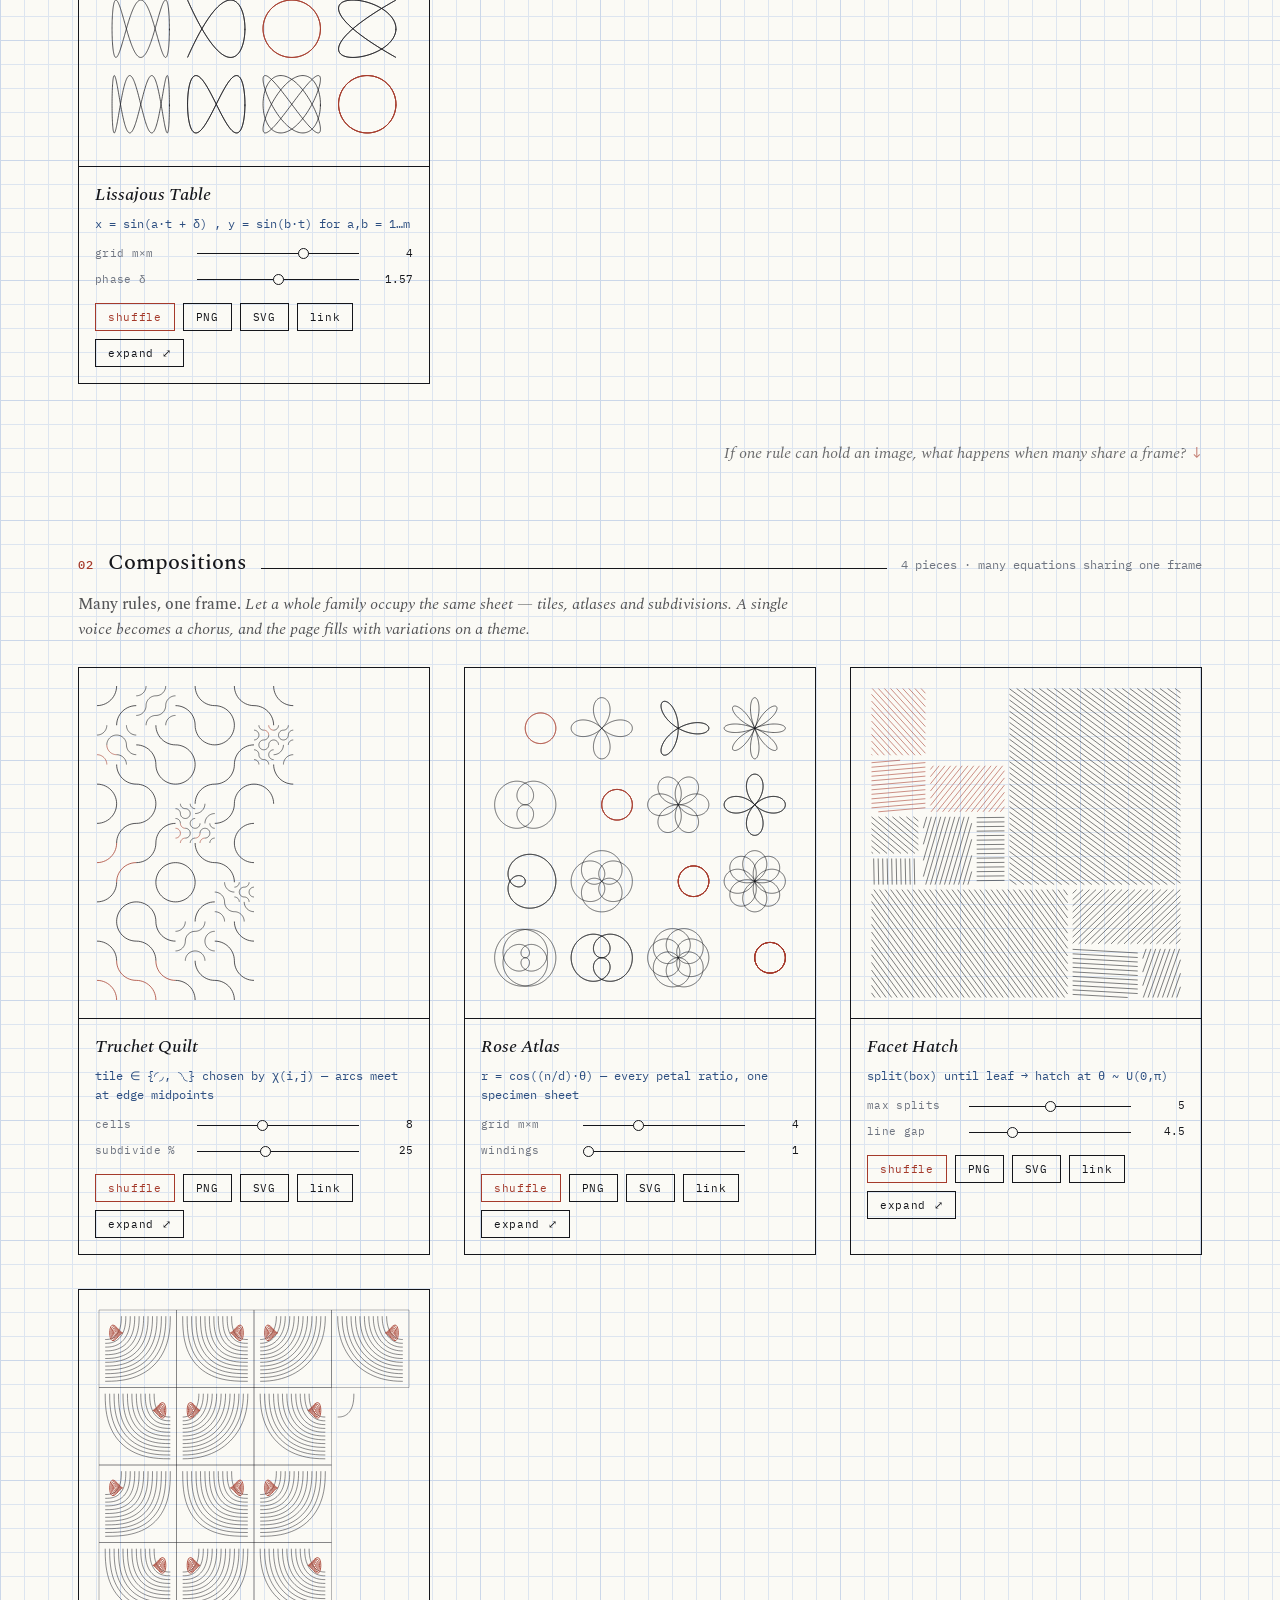
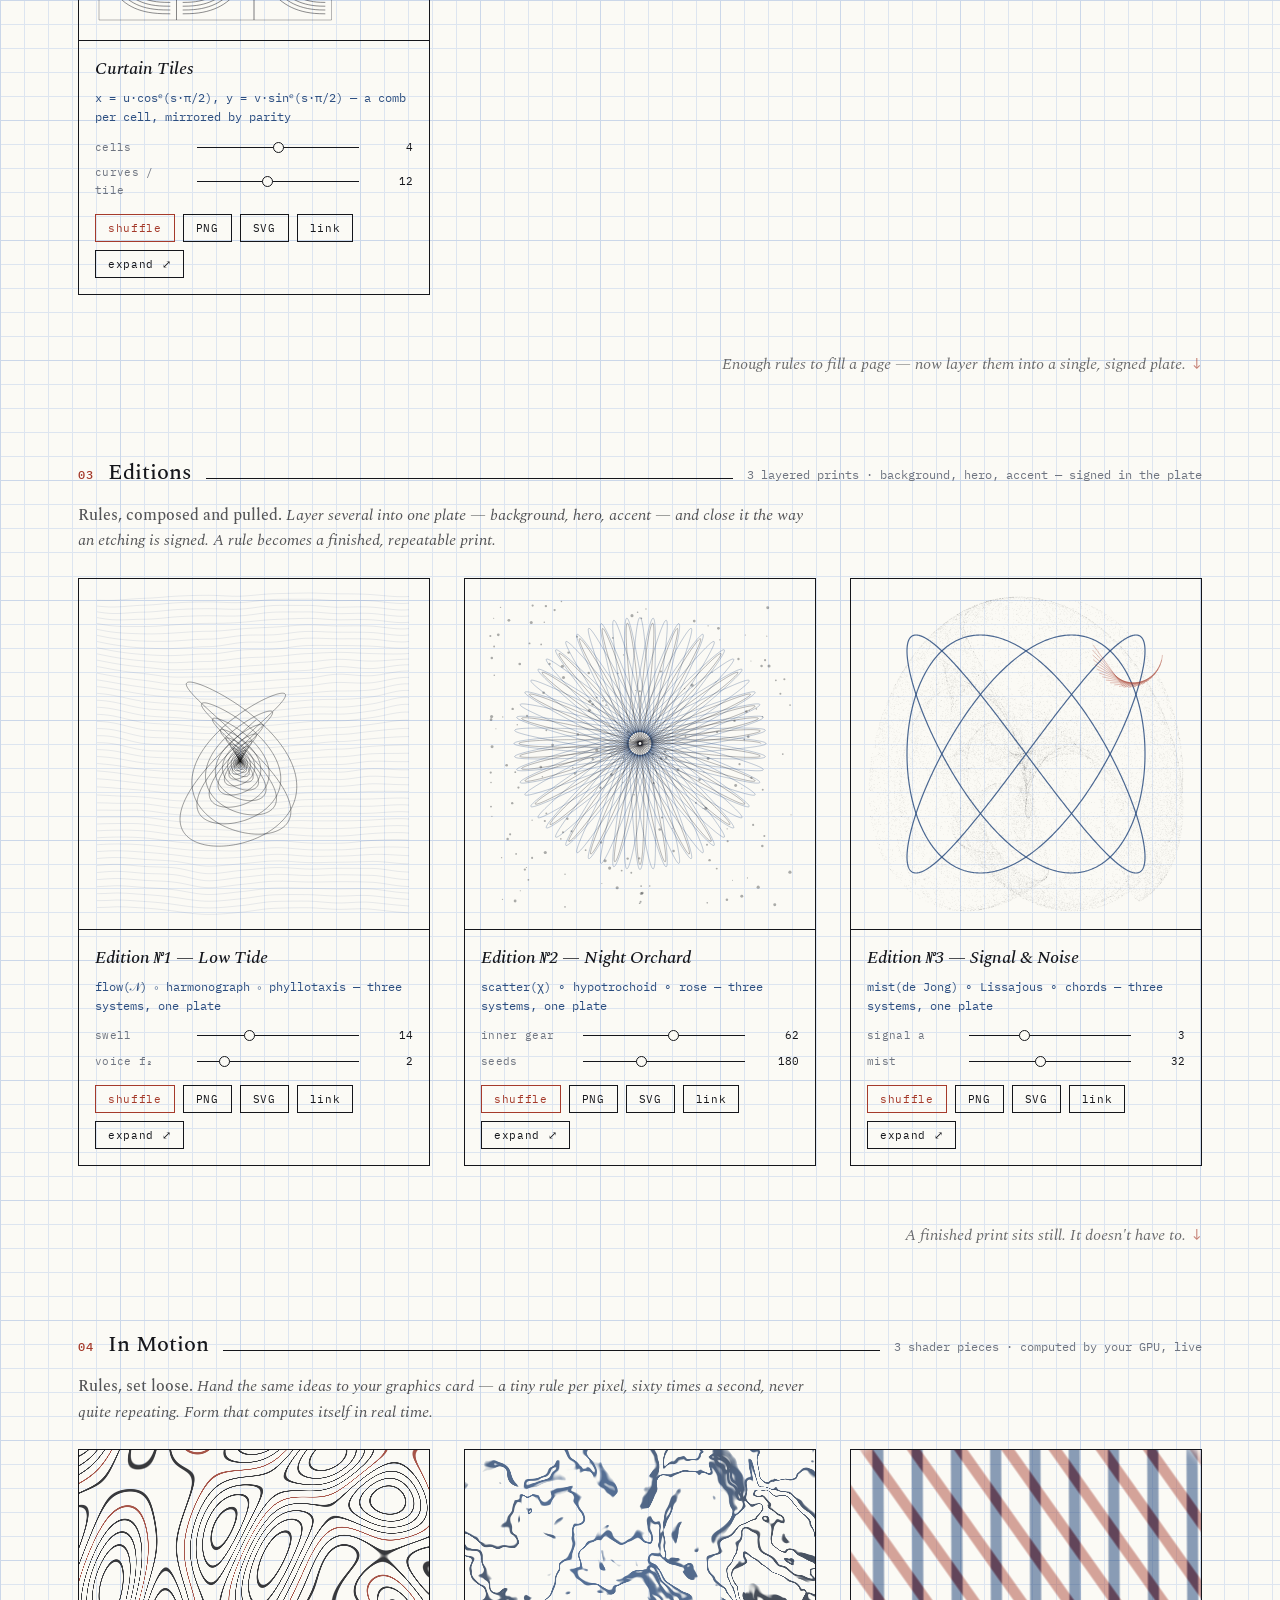
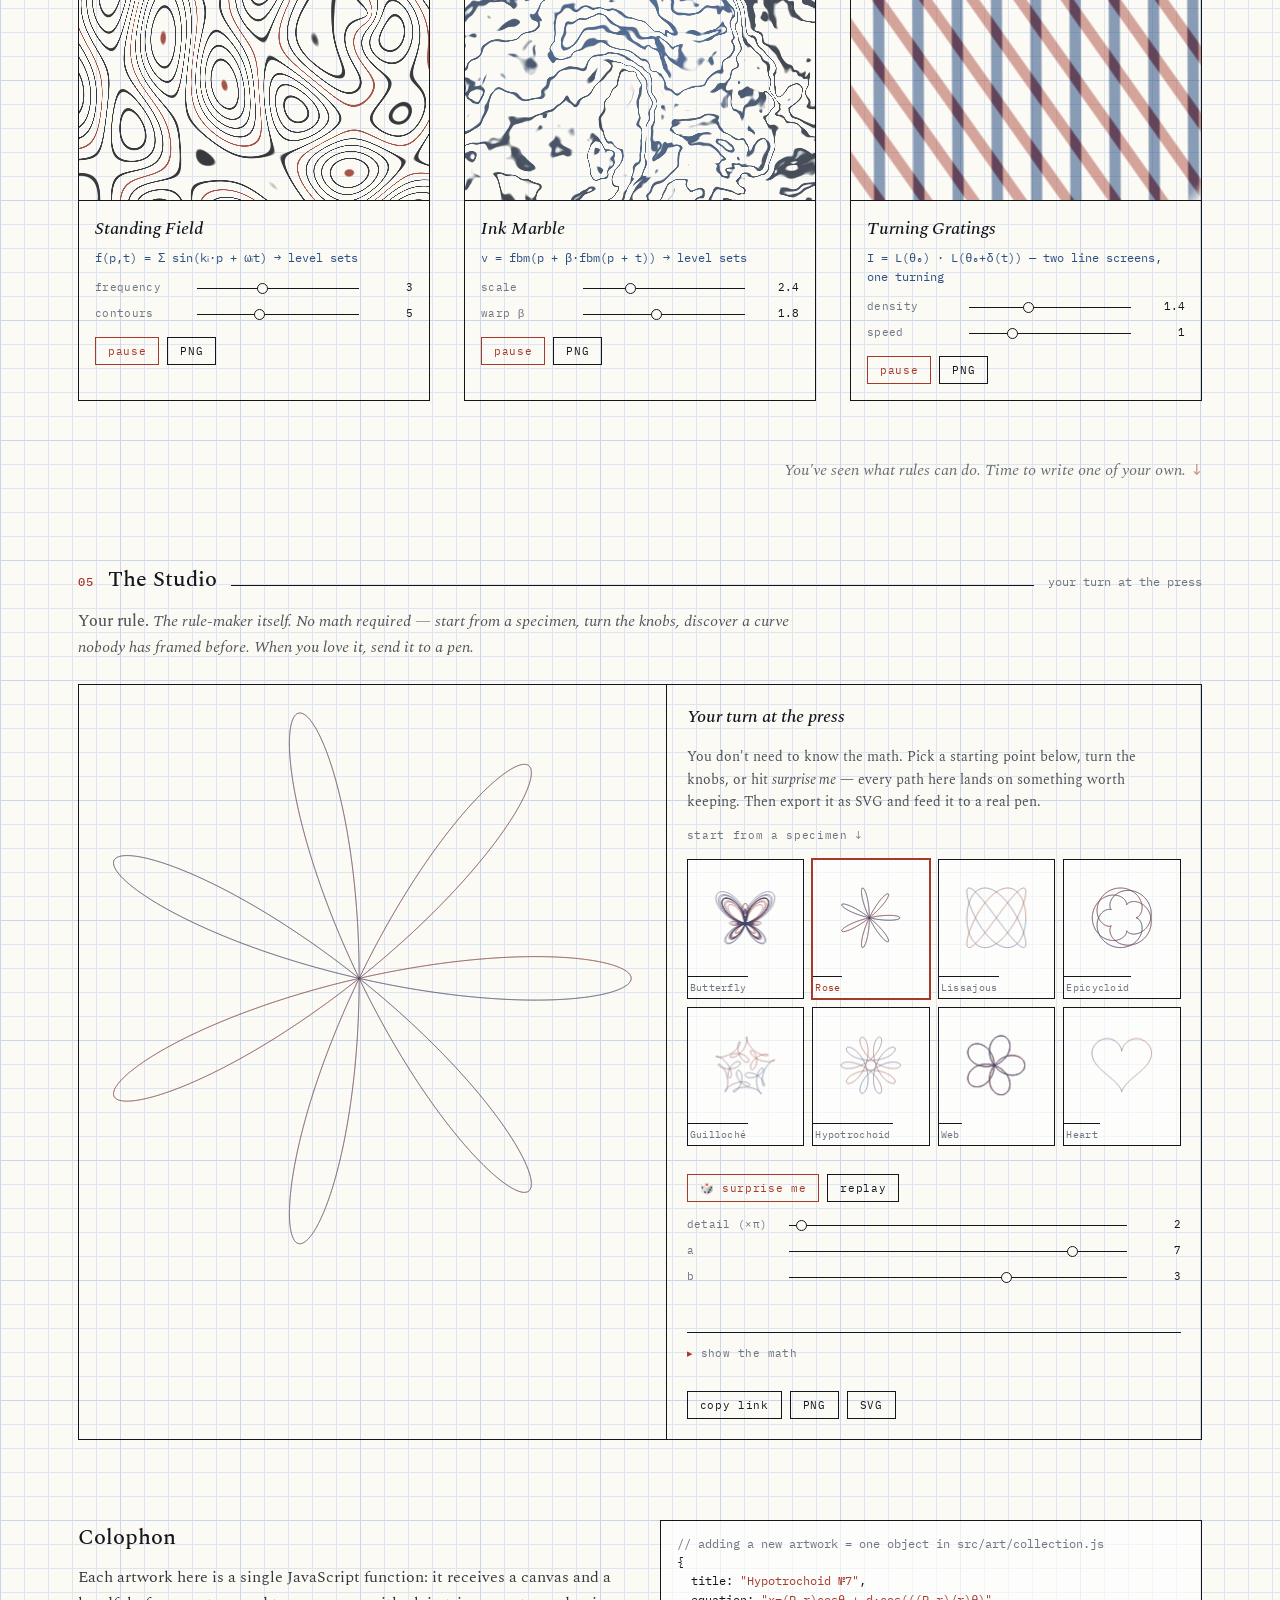
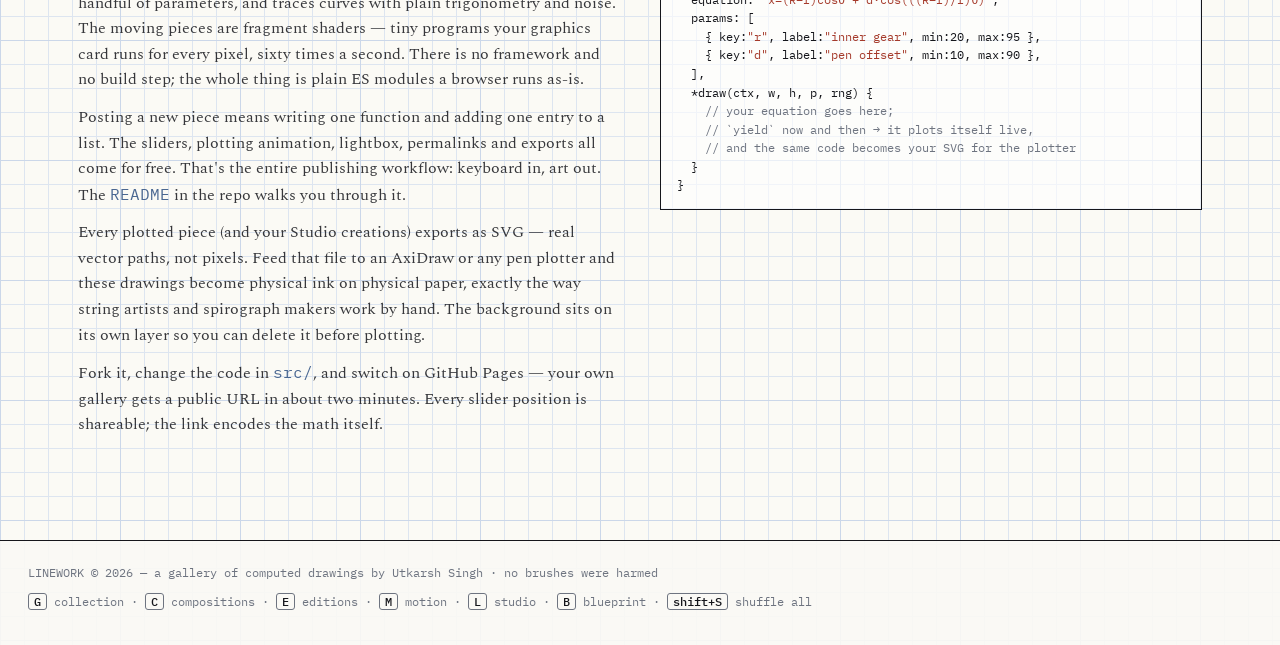
==== commit ff7a435c: "Reframe as a monograph: "Rules become form" Turn the catalog into an argument. Add a full-height cov" ====
--- a/index.html
+++ b/index.html
@@ -30,13 +30,14 @@
 </header>
 
 <section class="hero">
-  <div class="kicker">a gallery of computed drawings</div>
+  <div class="kicker">Rules become form <span class="dim">· a monograph in five chapters</span></div>
   <h1>Plug in an equation.<br>Get back <em>something beautiful.</em></h1>
-  <p class="lede">Every image on this page is drawn live in your browser by a few lines of mathematics — nothing here is a photo. This is one argument in five chapters: start with a single equation, let many of them share a frame, pull a signed edition, watch the same ideas come alive on your GPU — then make one yourself. Every plotted piece exports as plotter-ready SVG, so these drawings can leave the screen and become real ink on real paper. Made entirely with a keyboard.</p>
+  <p class="lede">You are not looking at drawings — you are looking at <b>rules</b>. Every image on this page is a few lines of mathematics, run live in your browser: nothing is a photo, and nothing was drawn by hand. Choose a rule, and form falls out. What follows is one argument in five chapters — from a single equation, to many at once, to a signed print, to the same math alive on your GPU, to a rule of your own — and every piece can leave the screen as plotter-ready ink.</p>
   <div class="hero-canvas-wrap">
     <canvas id="heroCanvas" aria-label="Chord diagram continuously morphing through multiplication tables"></canvas>
     <div class="hero-tag" id="heroTag">fig. 0 — n ↦ k·n (mod N) · k = 2.00 · click to pause</div>
   </div>
+  <div class="scroll-cue">↓ &nbsp;<b>01</b>&nbsp; one rule</div>
 </section>
 
 <div class="chapter" id="gallery">
@@ -46,9 +47,11 @@
     <div class="rule"></div>
     <div class="count mono">10 plotted pieces · click any to enlarge</div>
   </div>
-  <p class="chapter-intro"><b>One equation, one image.</b> The vocabulary — each frame is a single idea from math's back catalogue, drawn stroke by stroke. Turn a knob and watch the idea move.</p>
+  <p class="chapter-intro"><b>One rule.</b> Start with the smallest case — a single equation, traced stroke by stroke. Ten rules, ten images: proof that one line of math already holds a whole picture. Turn a knob and watch the rule move.</p>
 </div>
 <div class="gallery" id="galleryGrid"></div>
+
+<div class="bridge"><p>If one rule can hold an image, what happens when many share a frame?<span class="cue">↓</span></p></div>
 
 <div class="chapter" id="compositions">
   <div class="chapter-mark">
@@ -57,9 +60,11 @@
     <div class="rule"></div>
     <div class="count mono">4 pieces · many equations sharing one frame</div>
   </div>
-  <p class="chapter-intro"><b>Many equations, one frame.</b> A single voice becomes a chorus: tiles, atlases and subdivisions that let a whole family of curves occupy the same sheet.</p>
+  <p class="chapter-intro"><b>Many rules, one frame.</b> Let a whole family occupy the same sheet — tiles, atlases and subdivisions. A single voice becomes a chorus, and the page fills with variations on a theme.</p>
 </div>
 <div class="gallery" id="compGrid"></div>
+
+<div class="bridge"><p>Enough rules to fill a page — now layer them into a single, signed plate.<span class="cue">↓</span></p></div>
 
 <div class="chapter" id="editions">
   <div class="chapter-mark">
@@ -68,9 +73,11 @@
     <div class="rule"></div>
     <div class="count mono">3 layered prints · background, hero, accent — signed in the plate</div>
   </div>
-  <p class="chapter-intro"><b>The finished artifact.</b> Layers stacked and composed the way an etching is pulled — background, hero, accent — closed with a plate border and the printmaker's chop.</p>
+  <p class="chapter-intro"><b>Rules, composed and pulled.</b> Layer several into one plate — background, hero, accent — and close it the way an etching is signed. A rule becomes a finished, repeatable print.</p>
 </div>
 <div class="gallery" id="edGrid"></div>
+
+<div class="bridge"><p>A finished print sits still. It doesn't have to.<span class="cue">↓</span></p></div>
 
 <div class="chapter" id="motion">
   <div class="chapter-mark">
@@ -79,9 +86,11 @@
     <div class="rule"></div>
     <div class="count mono">3 shader pieces · computed by your GPU, live</div>
   </div>
-  <p class="chapter-intro"><b>The same ideas, alive.</b> Fields and line-screens handed to your graphics card — a tiny program per pixel, sixty times a second, never quite repeating.</p>
+  <p class="chapter-intro"><b>Rules, set loose.</b> Hand the same ideas to your graphics card — a tiny rule per pixel, sixty times a second, never quite repeating. Form that computes itself in real time.</p>
 </div>
 <div class="gallery" id="motionGrid"></div>
+
+<div class="bridge"><p>You've seen what rules can do. Time to write one of your own.<span class="cue">↓</span></p></div>
 
 <div class="chapter" id="studio">
   <div class="chapter-mark">
@@ -90,7 +99,7 @@
     <div class="rule"></div>
     <div class="count mono">your turn at the press</div>
   </div>
-  <p class="chapter-intro"><b>Now you make one.</b> No math required — start from a specimen, turn the knobs, hit surprise. When you find something you love, send it to a pen.</p>
+  <p class="chapter-intro"><b>Your rule.</b> The rule-maker itself. No math required — start from a specimen, turn the knobs, discover a curve nobody has framed before. When you love it, send it to a pen.</p>
 </div>
 <section class="studio">
   <div class="studio-panel">
--- a/styles/linework.css
+++ b/styles/linework.css
@@ -72,17 +72,29 @@
 button.ghost{border:none;color:var(--muted);padding:6px 6px}
 button.ghost:hover{background:transparent;color:var(--crimson)}
 
-/* ---------- hero ---------- */
-.hero{padding:54px 28px 30px;max-width:1180px;margin:0 auto}
+/* ---------- cover (the title page) ---------- */
+.hero{
+  max-width:1180px;margin:0 auto;padding:7vh 28px 4vh;
+  min-height:calc(100vh - 63px);
+  display:flex;flex-direction:column;justify-content:center;
+  scroll-margin-top:80px;
+}
 .hero .kicker{
-  font-family:'IBM Plex Mono',monospace;font-size:11px;letter-spacing:.28em;
-  text-transform:uppercase;color:var(--muted);margin-bottom:18px;
-}
+  font-family:'IBM Plex Mono',monospace;font-size:12px;letter-spacing:.24em;
+  text-transform:uppercase;color:var(--crimson);font-weight:500;margin-bottom:22px;
+}
+.hero .kicker .dim{color:var(--muted);font-weight:400}
 .hero h1{font-weight:300;font-size:clamp(34px,5.4vw,62px);line-height:1.12;max-width:13em}
 .hero h1 em{font-style:italic;color:var(--crimson)}
-.hero p.lede{margin-top:16px;max-width:38em;font-size:17px;color:var(--ink);opacity:.82}
-.hero-canvas-wrap{margin-top:34px;border:1px solid var(--frame);position:relative}
-.hero-canvas-wrap canvas{display:block;width:100%;height:380px;cursor:pointer}
+.hero p.lede{margin-top:20px;max-width:40em;font-size:17px;color:var(--ink);opacity:.82}
+.hero p.lede b{font-weight:500;opacity:1}
+.hero-canvas-wrap{margin-top:38px;border:1px solid var(--frame);position:relative}
+.hero-canvas-wrap canvas{display:block;width:100%;height:340px;cursor:pointer}
+.scroll-cue{
+  margin-top:auto;padding-top:40px;
+  font-family:'IBM Plex Mono',monospace;font-size:12px;letter-spacing:.14em;color:var(--muted);
+}
+.scroll-cue b{color:var(--crimson);font-weight:500}
 .hero-tag{
   position:absolute;left:0;bottom:0;transform:translateY(50%);
   margin-left:18px;background:var(--paper);border:1px solid var(--frame);
@@ -90,7 +102,12 @@
 }
 
 /* ---------- chapters (the anchoring progression) ---------- */
-.chapter{max-width:1180px;margin:78px auto 0;padding:0 28px}
+.chapter{max-width:1180px;margin:78px auto 0;padding:0 28px;scroll-margin-top:80px}
+.about{scroll-margin-top:80px}
+/* connective tissue between chapters — each beat hands off to the next */
+.bridge{max-width:1180px;margin:56px auto 0;padding:0 28px;text-align:right}
+.bridge p{display:inline-block;max-width:40em;font-style:italic;font-size:15.5px;color:var(--ink);opacity:.62}
+.bridge .cue{font-family:'IBM Plex Mono',monospace;font-style:normal;color:var(--crimson);opacity:1;margin-left:6px}
 .chapter-mark{display:flex;align-items:baseline;gap:14px}
 .chapter-no{
   font-family:'IBM Plex Mono',monospace;font-size:12px;font-weight:500;
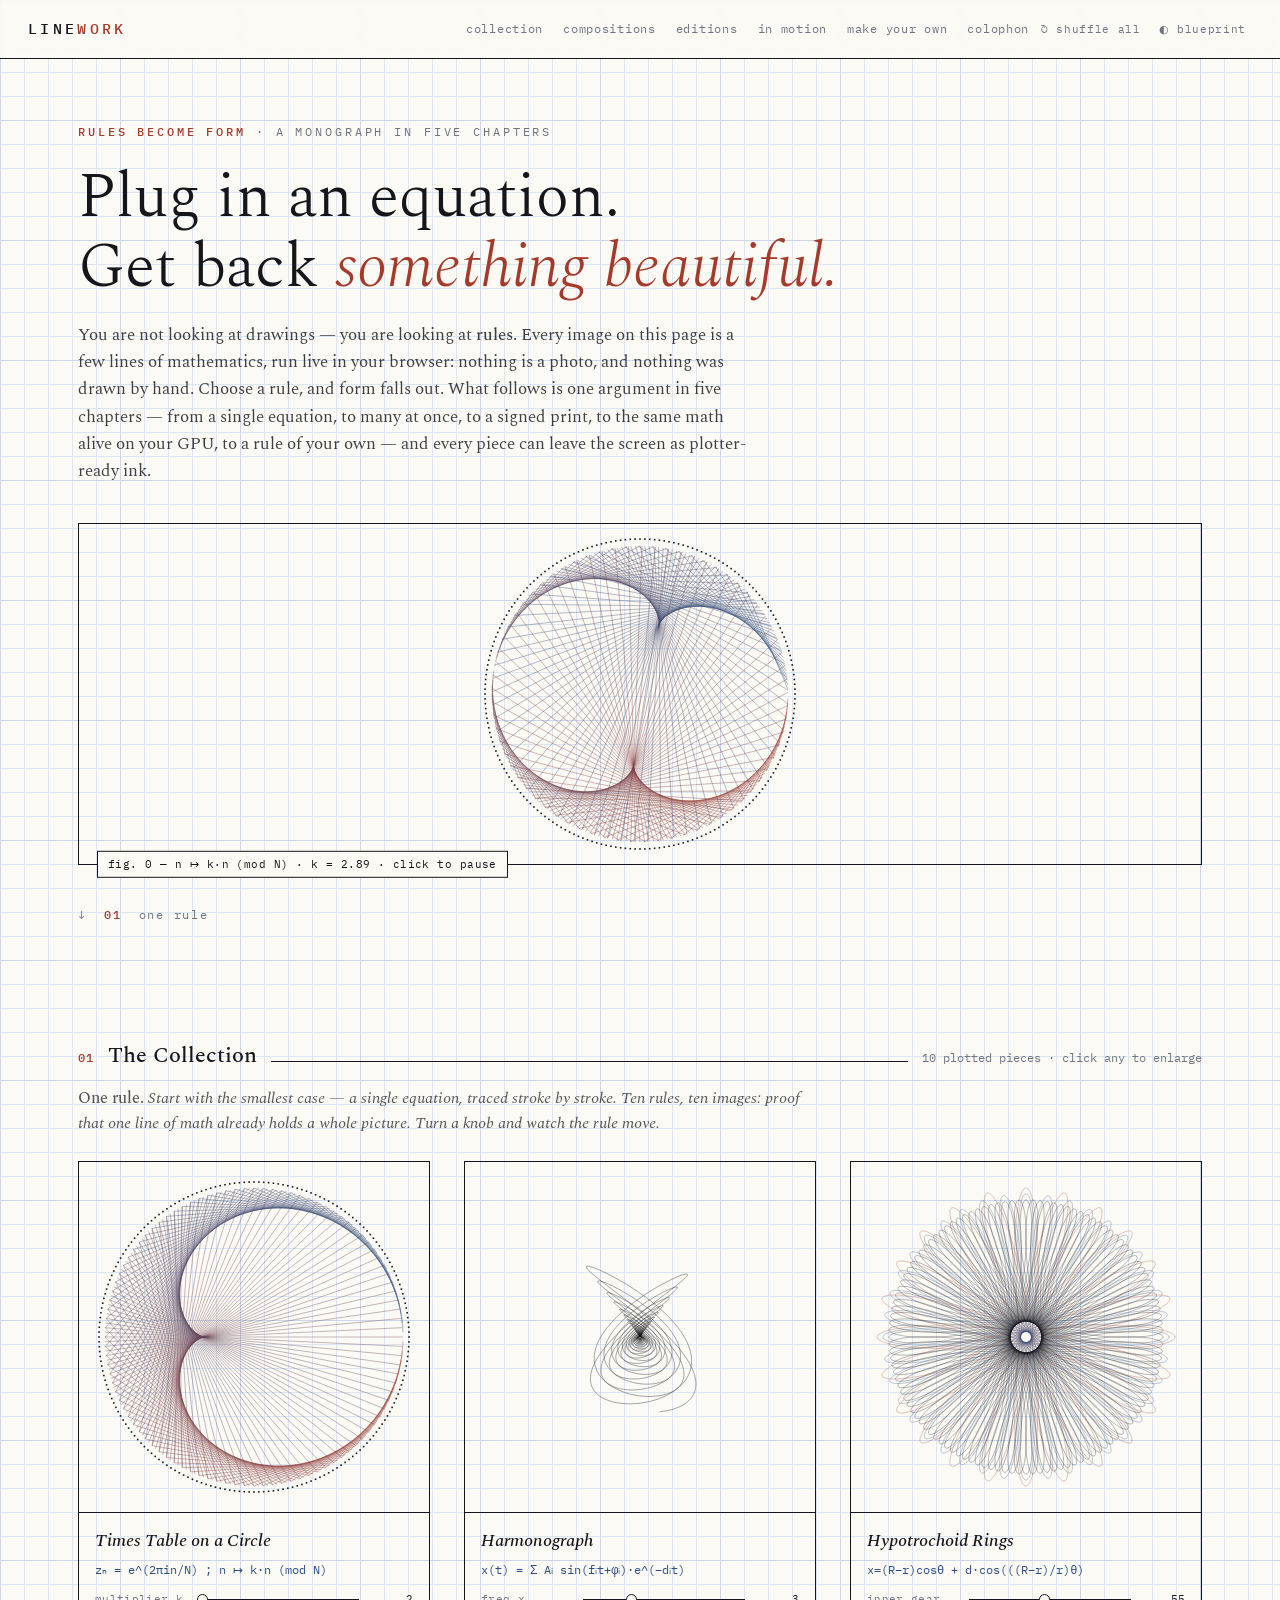
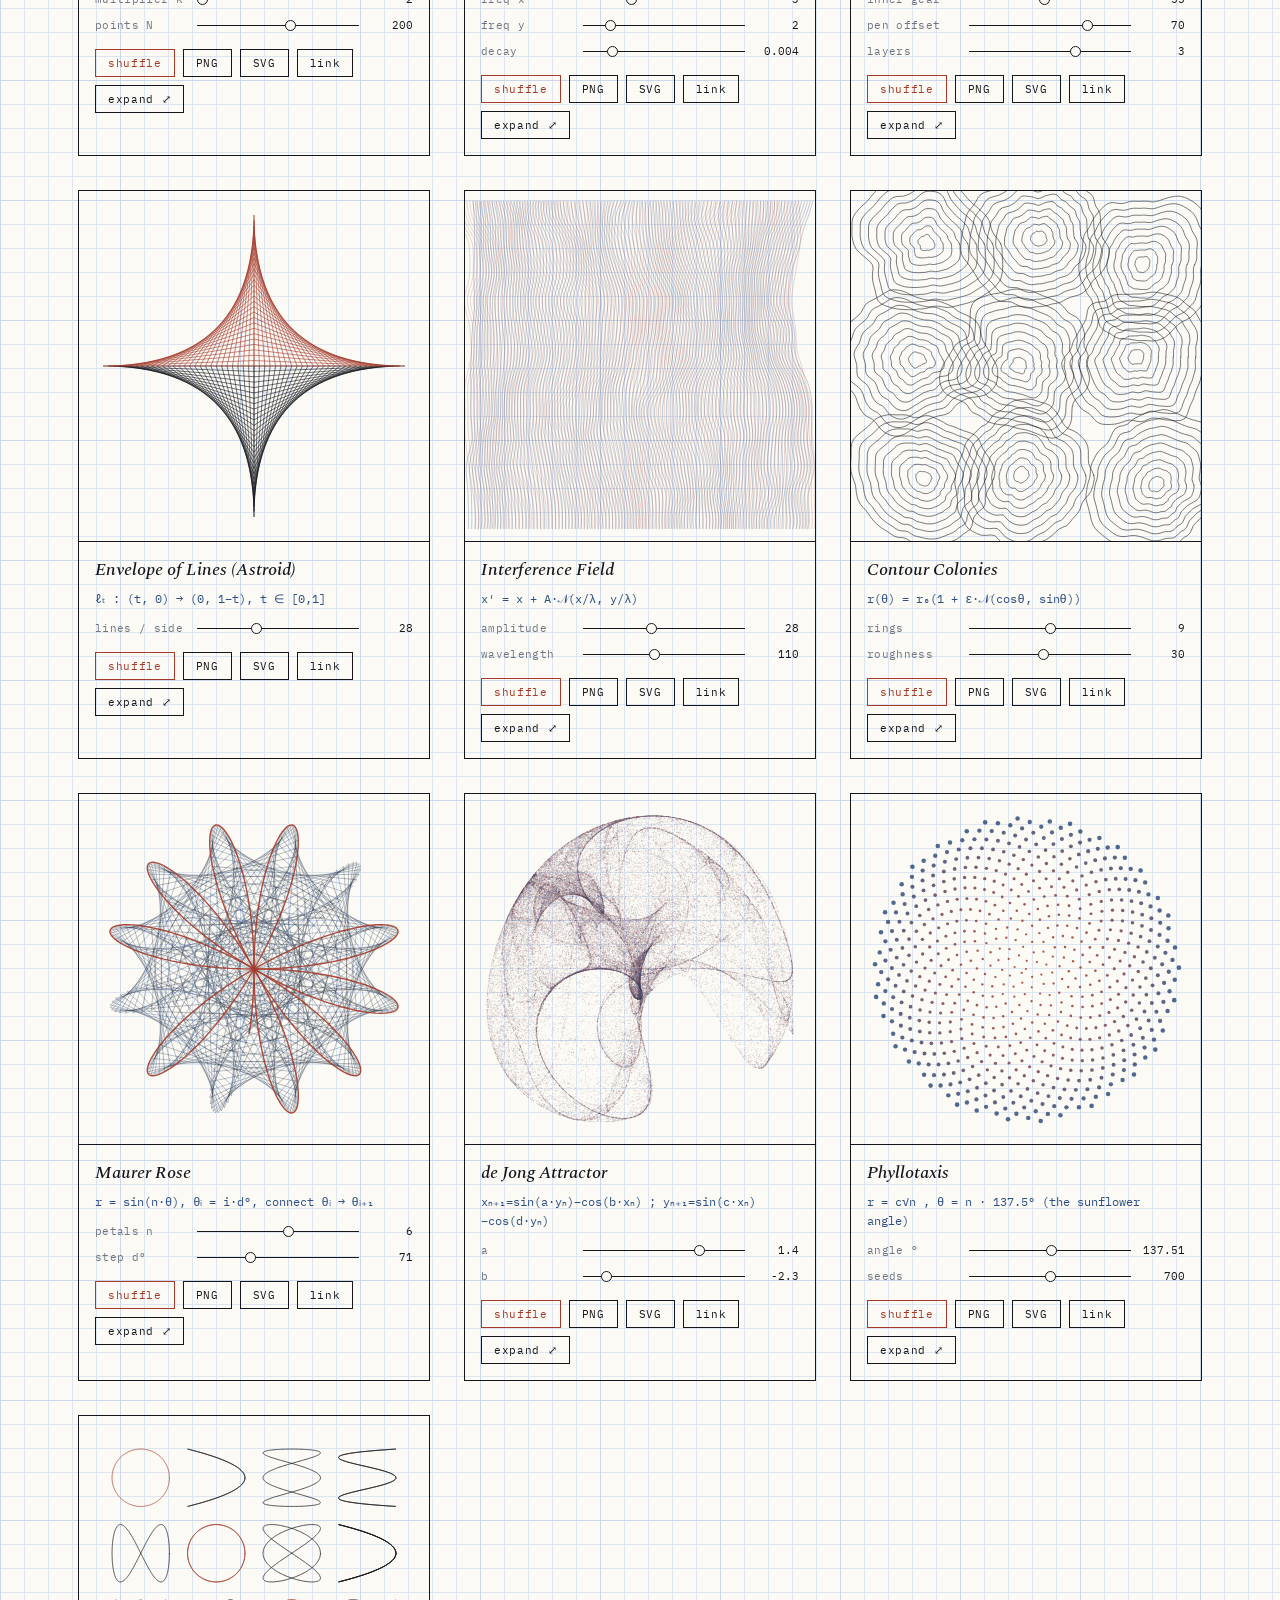
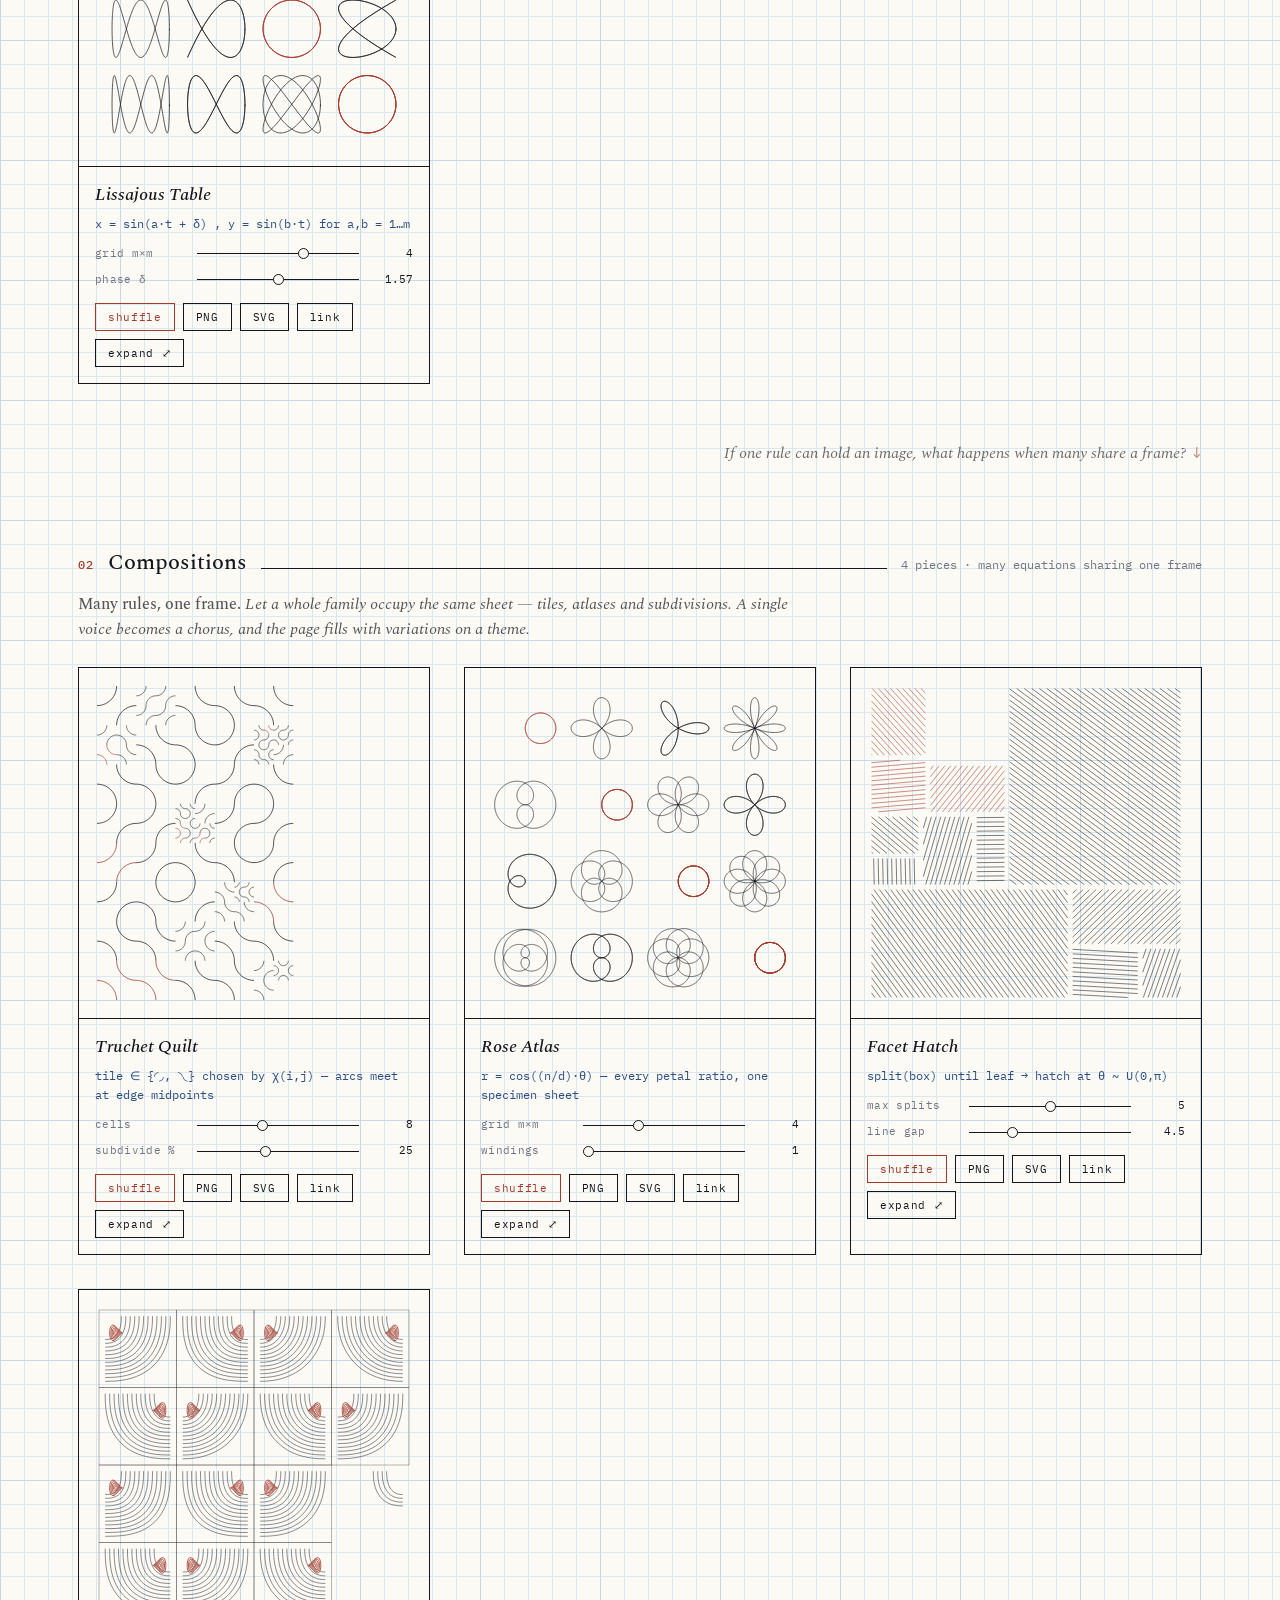
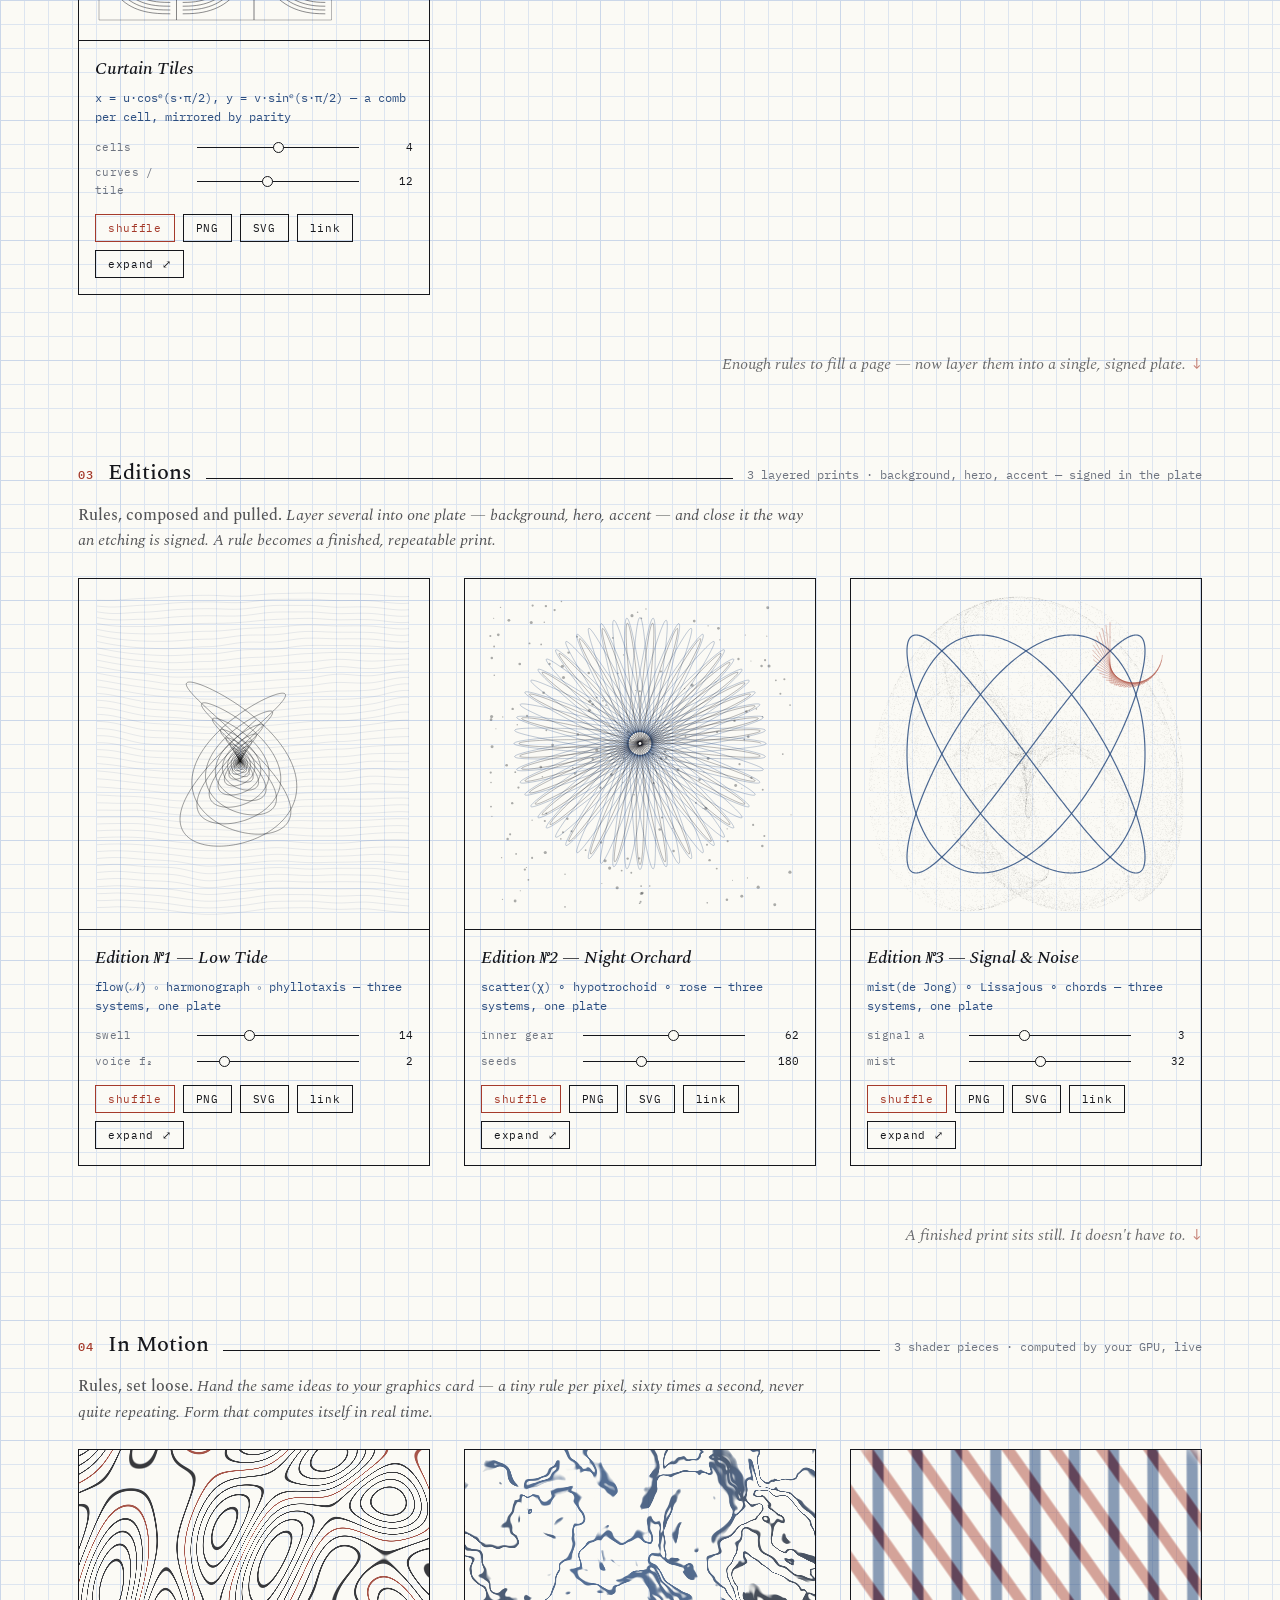
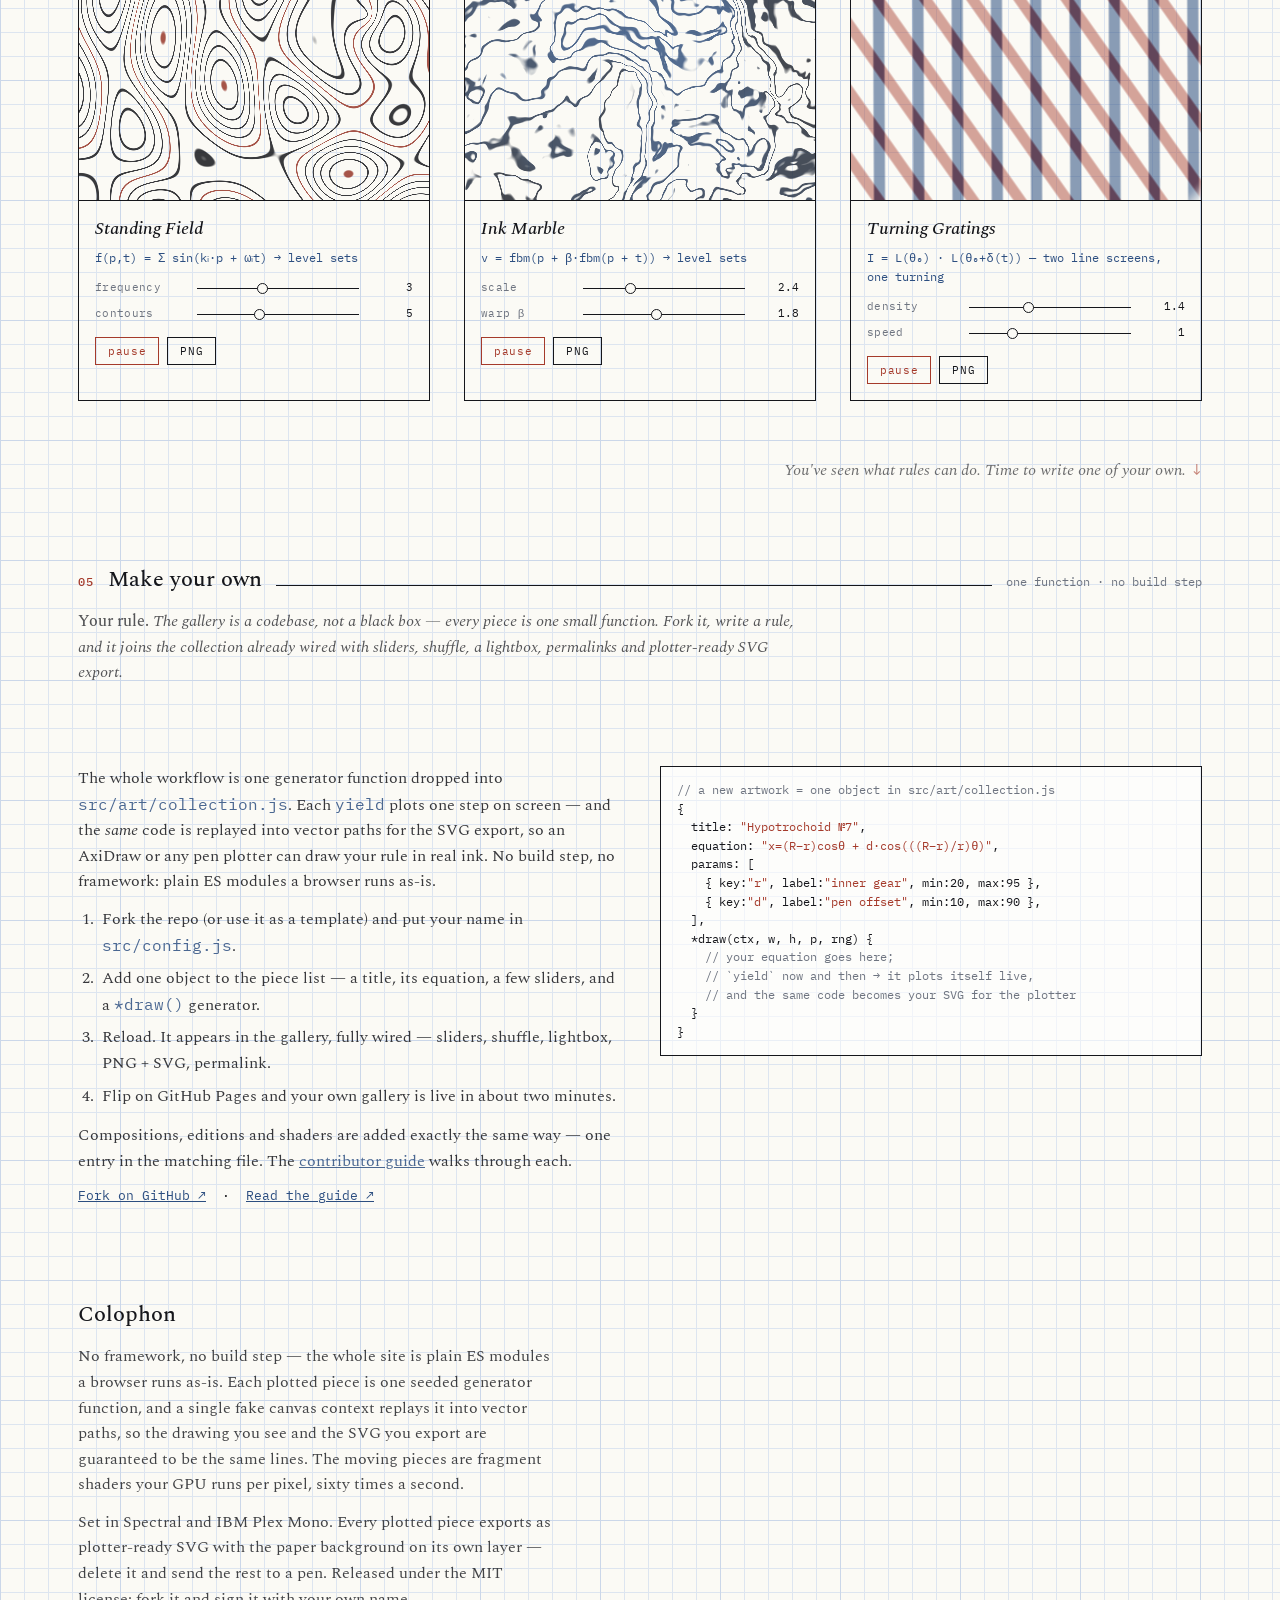
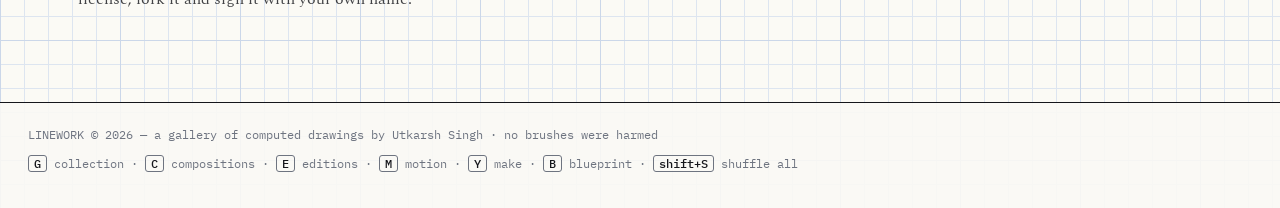
==== commit 4ce9cd72: "Replace the Studio with a "Make your own" code recipe The interactive Studio only built single param" ====
--- a/index.html
+++ b/index.html
@@ -4,7 +4,7 @@
 <meta charset="UTF-8">
 <meta name="viewport" content="width=device-width, initial-scale=1.0">
 <title>LINEWORK — art from equations</title>
-<meta name="description" content="A living gallery of mathematical art. Every piece is drawn live in your browser by a few lines of math — string art, harmonographs, strange attractors, GPU shaders — and exports as plotter-ready SVG. Make your own in the Studio.">
+<meta name="description" content="A living gallery of mathematical art. Every piece is drawn live in your browser by a few lines of math — string art, harmonographs, strange attractors, GPU shaders — and exports as plotter-ready SVG. Fork it and add your own in code.">
 <meta property="og:title" content="LINEWORK — art from equations">
 <meta property="og:description" content="Plug in an equation. Get back something beautiful. Interactive math art, drawn live in your browser and ready for a real pen.">
 <meta name="theme-color" content="#FBFAF5">
@@ -22,7 +22,7 @@
     <a href="#compositions">compositions</a>
     <a href="#editions">editions</a>
     <a href="#motion">in motion</a>
-    <a href="#studio">the studio</a>
+    <a href="#make">make your own</a>
     <a href="#how">colophon</a>
     <button class="ghost" id="shuffleAllBtn" title="shuffle every piece (shift+S)">↻ shuffle all</button>
     <button class="ghost" id="themeBtn" title="toggle blueprint mode (B)">◐ blueprint</button>
@@ -92,69 +92,29 @@
 
 <div class="bridge"><p>You've seen what rules can do. Time to write one of your own.<span class="cue">↓</span></p></div>
 
-<div class="chapter" id="studio">
+<div class="chapter" id="make">
   <div class="chapter-mark">
     <span class="chapter-no">05</span>
-    <h2>The Studio</h2>
+    <h2>Make your own</h2>
     <div class="rule"></div>
-    <div class="count mono">your turn at the press</div>
+    <div class="count mono">one function · no build step</div>
   </div>
-  <p class="chapter-intro"><b>Your rule.</b> The rule-maker itself. No math required — start from a specimen, turn the knobs, discover a curve nobody has framed before. When you love it, send it to a pen.</p>
+  <p class="chapter-intro"><b>Your rule.</b> The gallery is a codebase, not a black box — every piece is one small function. Fork it, write a rule, and it joins the collection already wired with sliders, shuffle, a lightbox, permalinks and plotter-ready SVG export.</p>
 </div>
-<section class="studio">
-  <div class="studio-panel">
-    <div class="studio-canvas-wrap"><canvas id="studioCanvas" aria-label="Your parametric drawing"></canvas></div>
-    <div class="studio-side">
-      <h3>Your turn at the press</h3>
-      <p class="studio-lead">You don't need to know the math. Pick a starting point below, turn the knobs, or hit <em>surprise me</em> — every path here lands on something worth keeping. Then export it as SVG and feed it to a real pen.</p>
-
-      <div class="preset-label">start from a specimen ↓</div>
-      <div class="preset-strip" id="studioPresets"></div>
-
-      <div class="btn-row">
-        <button class="accent" id="studioSurprise">🎲 surprise me</button>
-        <button id="studioReplay">replay</button>
-      </div>
-
-      <div class="studio-knobs">
-        <div class="ctl"><label>detail (×π)</label><input type="range" id="studioTm" min="1" max="48" step="1" value="2"><output id="studioTmOut">2</output></div>
-        <div class="ctl"><label>a</label><input type="range" id="studioA" min="-10" max="10" step="0.1" value="7"><output id="studioAOut">7</output></div>
-        <div class="ctl"><label>b</label><input type="range" id="studioB" min="-10" max="10" step="0.1" value="3"><output id="studioBOut">3</output></div>
-      </div>
-      <div class="studio-error" id="studioError" role="alert"></div>
-
-      <details class="studio-math">
-        <summary>show the math</summary>
-        <div class="studio-field">
-          <label for="studioX">x(t) =</label>
-          <input type="text" id="studioX" spellcheck="false" autocomplete="off">
-        </div>
-        <div class="studio-field">
-          <label for="studioY">y(t) =</label>
-          <input type="text" id="studioY" spellcheck="false" autocomplete="off">
-        </div>
-        <div class="studio-hint">use t, a, b · sin cos tan sqrt abs exp log pow min max floor · pi · ^ for powers · Enter to plot</div>
-      </details>
-
-      <div class="btn-row">
-        <button id="studioLink">copy link</button>
-        <button id="studioPng">PNG</button>
-        <button id="studioSvg">SVG</button>
-      </div>
-    </div>
-  </div>
-</section>
-
-<section class="about" id="how">
+<section class="about make" id="make-body">
   <div>
-    <h2>Colophon</h2>
-    <p>Each artwork here is a single JavaScript function: it receives a canvas and a handful of parameters, and traces curves with plain trigonometry and noise. The moving pieces are fragment shaders — tiny programs your graphics card runs for every pixel, sixty times a second. There is no framework and no build step; the whole thing is plain ES modules a browser runs as-is.</p>
-    <p>Posting a new piece means writing one function and adding one entry to a list. The sliders, plotting animation, lightbox, permalinks and exports all come for free. That's the entire publishing workflow: keyboard in, art out. The <span class="mono" style="color:var(--blue)">README</span> in the repo walks you through it.</p>
-    <p>Every plotted piece (and your Studio creations) exports as SVG — real vector paths, not pixels. Feed that file to an AxiDraw or any pen plotter and these drawings become physical ink on physical paper, exactly the way string artists and spirograph makers work by hand. The background sits on its own layer so you can delete it before plotting.</p>
-    <p>Fork it, change the code in <span class="mono" style="color:var(--blue)">src/</span>, and switch on GitHub Pages — your own gallery gets a public URL in about two minutes. Every slider position is shareable; the link encodes the math itself.</p>
+    <p>The whole workflow is one generator function dropped into <span class="mono" style="color:var(--blue)">src/art/collection.js</span>. Each <span class="mono" style="color:var(--blue)">yield</span> plots one step on screen — and the <em>same</em> code is replayed into vector paths for the SVG export, so an AxiDraw or any pen plotter can draw your rule in real ink. No build step, no framework: plain ES modules a browser runs as-is.</p>
+    <ol>
+      <li>Fork the repo (or use it as a template) and put your name in <span class="mono" style="color:var(--blue)">src/config.js</span>.</li>
+      <li>Add one object to the piece list — a title, its equation, a few sliders, and a <span class="mono" style="color:var(--blue)">*draw()</span> generator.</li>
+      <li>Reload. It appears in the gallery, fully wired — sliders, shuffle, lightbox, PNG + SVG, permalink.</li>
+      <li>Flip on GitHub Pages and your own gallery is live in about two minutes.</li>
+    </ol>
+    <p>Compositions, editions and shaders are added exactly the same way — one entry in the matching file. The <a href="https://github.com/feynma1h/linework/blob/main/CONTRIBUTING.md">contributor guide</a> walks through each.</p>
+    <p class="make-links"><a href="https://github.com/feynma1h/linework">Fork on GitHub ↗</a> &nbsp;·&nbsp; <a href="https://github.com/feynma1h/linework/blob/main/CONTRIBUTING.md">Read the guide ↗</a></p>
   </div>
   <div>
-    <pre><span class="c">// adding a new artwork = one object in src/art/collection.js</span>
+    <pre><span class="c">// a new artwork = one object in src/art/collection.js</span>
 {
   title: <span class="k">"Hypotrochoid №7"</span>,
   equation: <span class="k">"x=(R−r)cosθ + d·cos(((R−r)/r)θ)"</span>,
@@ -171,9 +131,15 @@
   </div>
 </section>
 
+<section class="colophon" id="how">
+  <h2>Colophon</h2>
+  <p>No framework, no build step — the whole site is plain ES modules a browser runs as-is. Each plotted piece is one seeded generator function, and a single fake canvas context replays it into vector paths, so the drawing you see and the SVG you export are guaranteed to be the same lines. The moving pieces are fragment shaders your GPU runs per pixel, sixty times a second.</p>
+  <p>Set in Spectral and IBM Plex Mono. Every plotted piece exports as plotter-ready SVG with the paper background on its own layer — delete it and send the rest to a pen. Released under the MIT license; fork it and sign it with your own name.</p>
+</section>
+
 <footer>
   <div>LINEWORK © <span id="year">2026</span> — a gallery of computed drawings by <span id="artistName">you</span> · no brushes were harmed</div>
-  <div class="keys"><b>G</b> collection · <b>C</b> compositions · <b>E</b> editions · <b>M</b> motion · <b>L</b> studio · <b>B</b> blueprint · <b>shift+S</b> shuffle all</div>
+  <div class="keys"><b>G</b> collection · <b>C</b> compositions · <b>E</b> editions · <b>M</b> motion · <b>Y</b> make · <b>B</b> blueprint · <b>shift+S</b> shuffle all</div>
 </footer>
 
 <div id="lightbox" hidden>
--- a/styles/linework.css
+++ b/styles/linework.css
@@ -148,55 +148,6 @@
 .btn-row{margin-top:14px;display:flex;gap:8px;flex-wrap:wrap}
 .gl-fallback{padding:40px 20px;font-family:'IBM Plex Mono',monospace;font-size:12px;color:var(--muted)}
 
-/* ---------- the studio ---------- */
-.studio{max-width:1180px;margin:24px auto 0;padding:0 28px}
-.studio-panel{border:1px solid var(--frame);display:grid;grid-template-columns:minmax(0,1.1fr) minmax(0,1fr)}
-.studio-canvas-wrap{border-right:1px solid var(--frame)}
-.studio-canvas-wrap canvas{display:block;width:100%;aspect-ratio:1/1}
-.studio-side{padding:18px 20px 20px;display:flex;flex-direction:column;gap:14px}
-.studio-side h3{font-weight:500;font-size:18px;font-style:italic}
-.studio-lead{font-size:14px;color:var(--ink);opacity:.75;max-width:34em}
-
-.preset-label{font-family:'IBM Plex Mono',monospace;font-size:11px;color:var(--muted);letter-spacing:.06em}
-.preset-strip{
-  display:grid;grid-template-columns:repeat(4,1fr);gap:8px;
-}
-.preset{
-  border:1px solid var(--frame);background:var(--panel);padding:0;cursor:pointer;
-  display:flex;flex-direction:column;gap:0;overflow:hidden;
-}
-.preset:hover{background:transparent}
-.preset canvas{display:block;width:100%;aspect-ratio:1/1}
-.preset span{
-  font-family:'IBM Plex Mono',monospace;font-size:9.5px;letter-spacing:.03em;
-  color:var(--muted);padding:4px 2px;text-align:center;border-top:1px solid var(--frame);
-  white-space:nowrap;overflow:hidden;text-overflow:ellipsis;
-}
-.preset:hover span{color:var(--ink)}
-.preset.active{outline:2px solid var(--crimson);outline-offset:-1px}
-.preset.active span{color:var(--crimson)}
-
-.studio-knobs{display:flex;flex-direction:column;gap:8px}
-.studio-error{font-family:'IBM Plex Mono',monospace;font-size:12px;color:var(--crimson);min-height:18px}
-.studio-hint{font-family:'IBM Plex Mono',monospace;font-size:11px;color:var(--muted)}
-
-details.studio-math{border-top:1px solid var(--frame);padding-top:12px}
-details.studio-math summary{
-  font-family:'IBM Plex Mono',monospace;font-size:11px;color:var(--muted);
-  cursor:pointer;letter-spacing:.04em;list-style:none;
-}
-details.studio-math summary::-webkit-details-marker{display:none}
-details.studio-math summary::before{content:'▸ ';color:var(--crimson)}
-details.studio-math[open] summary::before{content:'▾ '}
-details.studio-math summary:hover{color:var(--ink)}
-.studio-field{margin-top:10px}
-.studio-field label{font-family:'IBM Plex Mono',monospace;font-size:11px;color:var(--muted);display:block;margin-bottom:4px}
-.studio-field input[type=text]{
-  width:100%;font-family:'IBM Plex Mono',monospace;font-size:13px;
-  border:1px solid var(--frame);background:var(--panel);color:var(--ink);
-  padding:8px 10px;
-}
-
 /* ---------- lightbox ---------- */
 #lightbox{
   position:fixed;inset:0;z-index:50;overflow-y:auto;
@@ -233,6 +184,15 @@
 .about pre .c{color:var(--muted)}
 .about pre .k{color:var(--crimson)}
 .about a{color:var(--blue)}
+.about ol{margin:6px 0 14px 20px;font-size:16px;color:var(--ink);opacity:.85;max-width:34em}
+.about ol li{margin-bottom:7px;padding-left:4px}
+.about .make-links{font-family:'IBM Plex Mono',monospace;font-size:13px;opacity:1}
+.about.make{align-items:start}
+
+/* the closing colophon — a single prose note */
+.colophon{max-width:1180px;margin:78px auto 0;padding:0 28px;scroll-margin-top:80px}
+.colophon h2{font-weight:500;font-size:22px;margin-bottom:12px}
+.colophon p{font-size:16px;color:var(--ink);opacity:.8;margin-bottom:12px;max-width:60ch}
 footer{
   margin-top:90px;border-top:1px solid var(--frame);
   padding:22px 28px 34px;display:flex;justify-content:space-between;flex-wrap:wrap;gap:10px;
@@ -250,11 +210,8 @@
 
 @media (max-width:860px){
   .about{grid-template-columns:1fr}
-  .studio-panel{grid-template-columns:1fr}
-  .studio-canvas-wrap{border-right:none;border-bottom:1px solid var(--frame)}
   .lb-grid{grid-template-columns:1fr}
   .hero-canvas-wrap canvas{height:300px}
   header nav a{margin-left:8px}
-  .preset-strip{grid-template-columns:repeat(4,1fr)}
 }
 @media (prefers-reduced-motion:reduce){html{scroll-behavior:auto}}
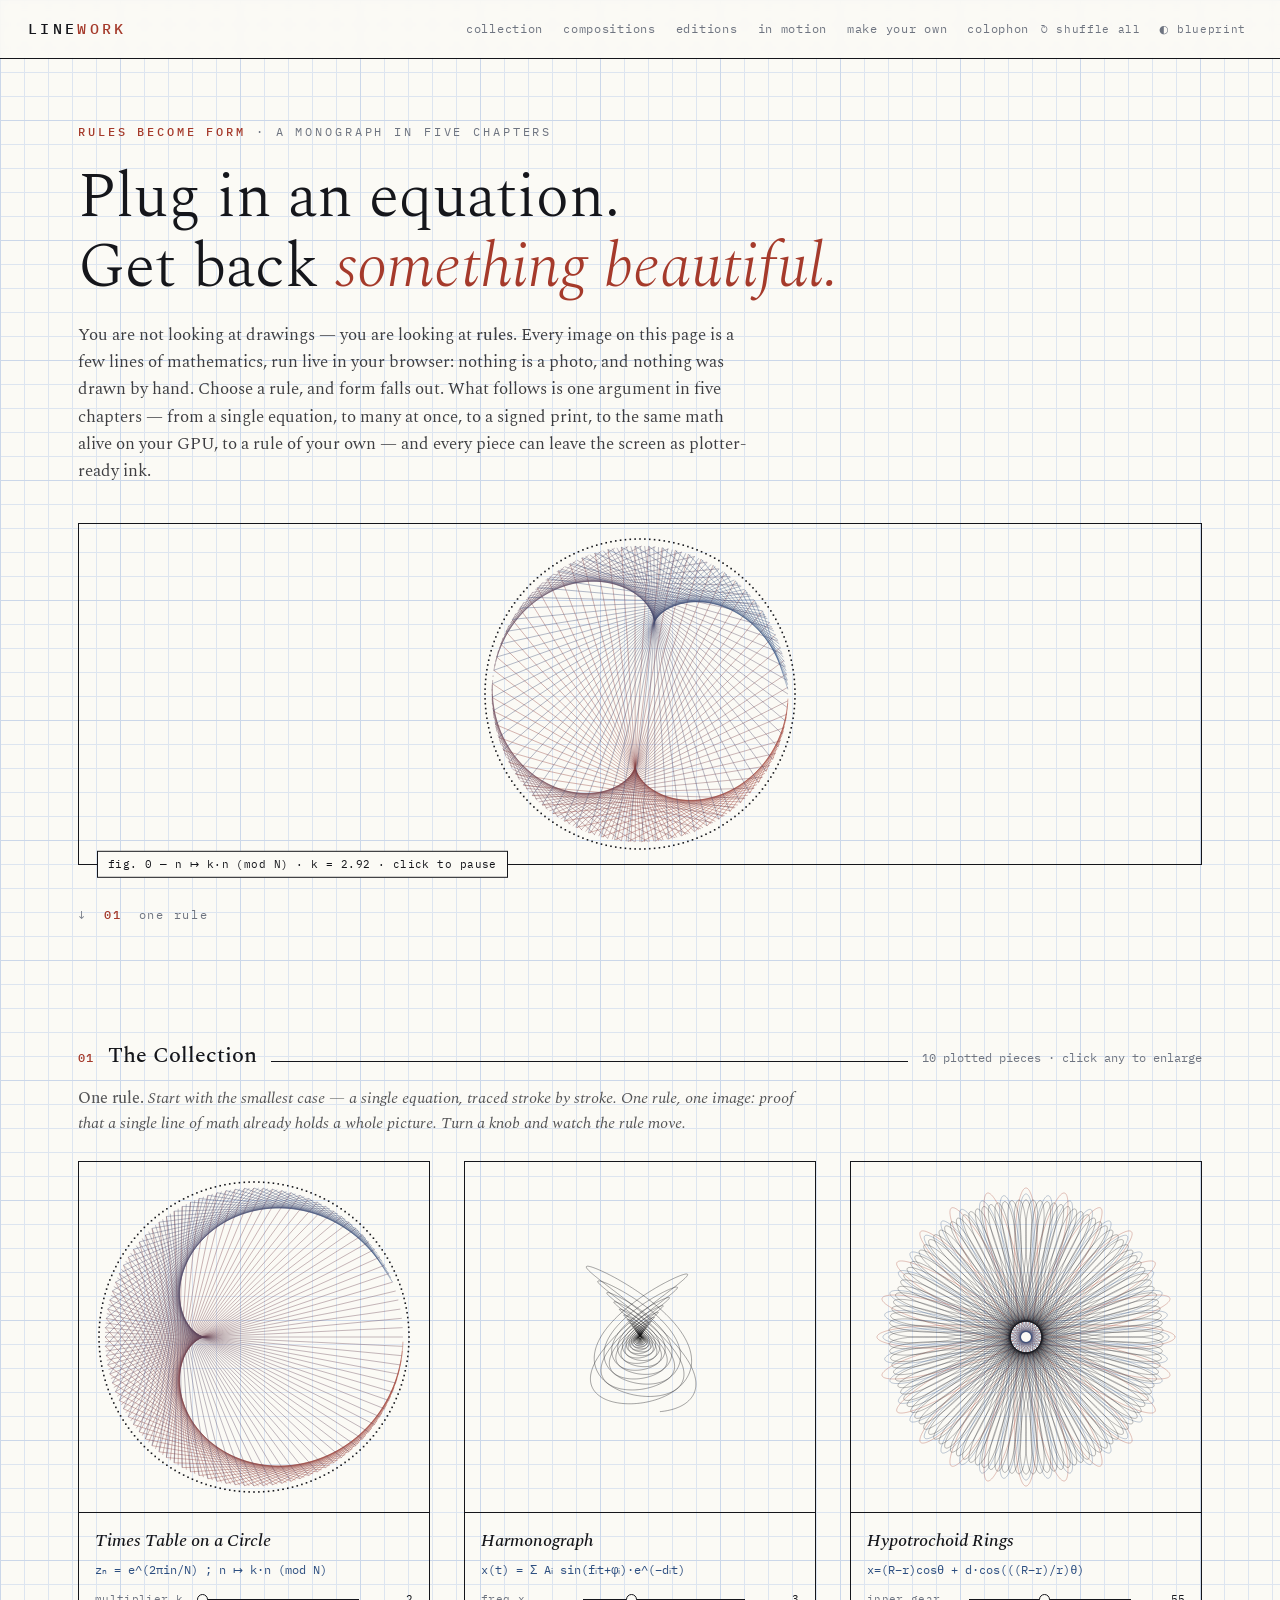
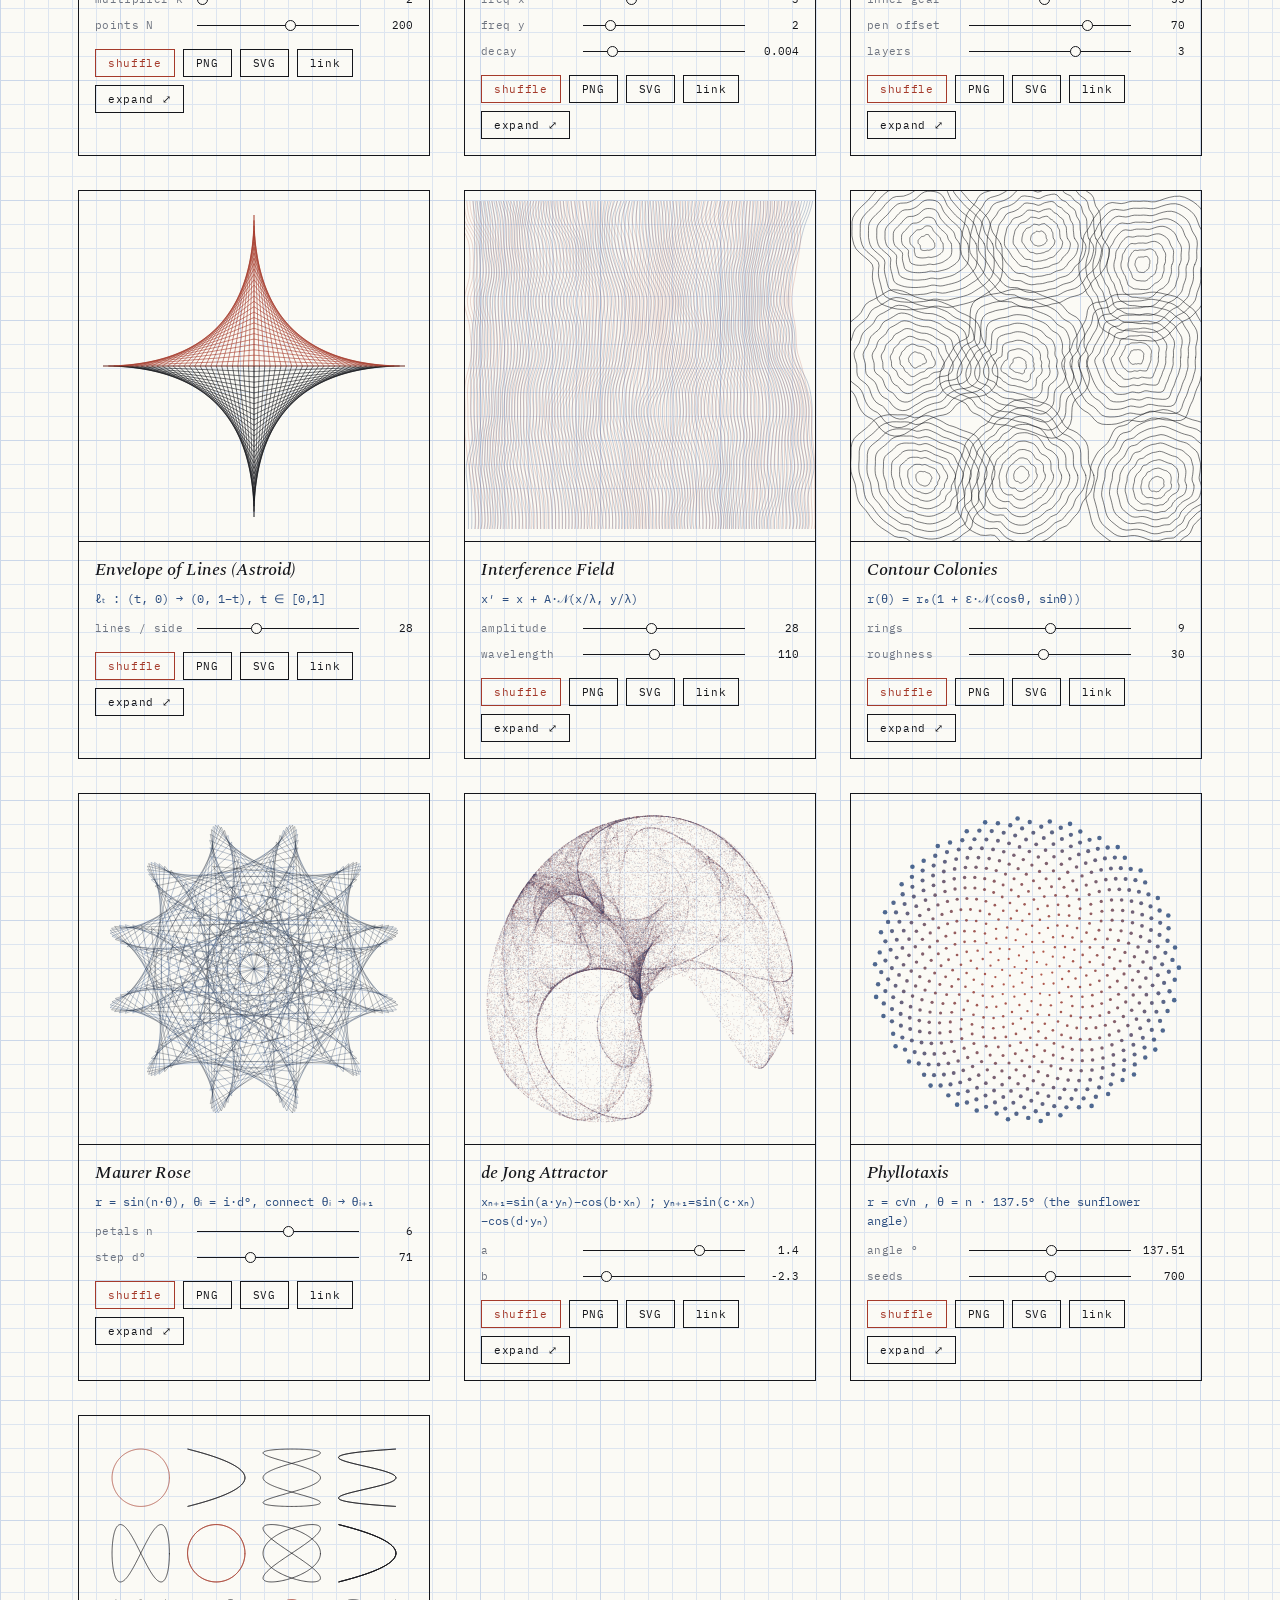
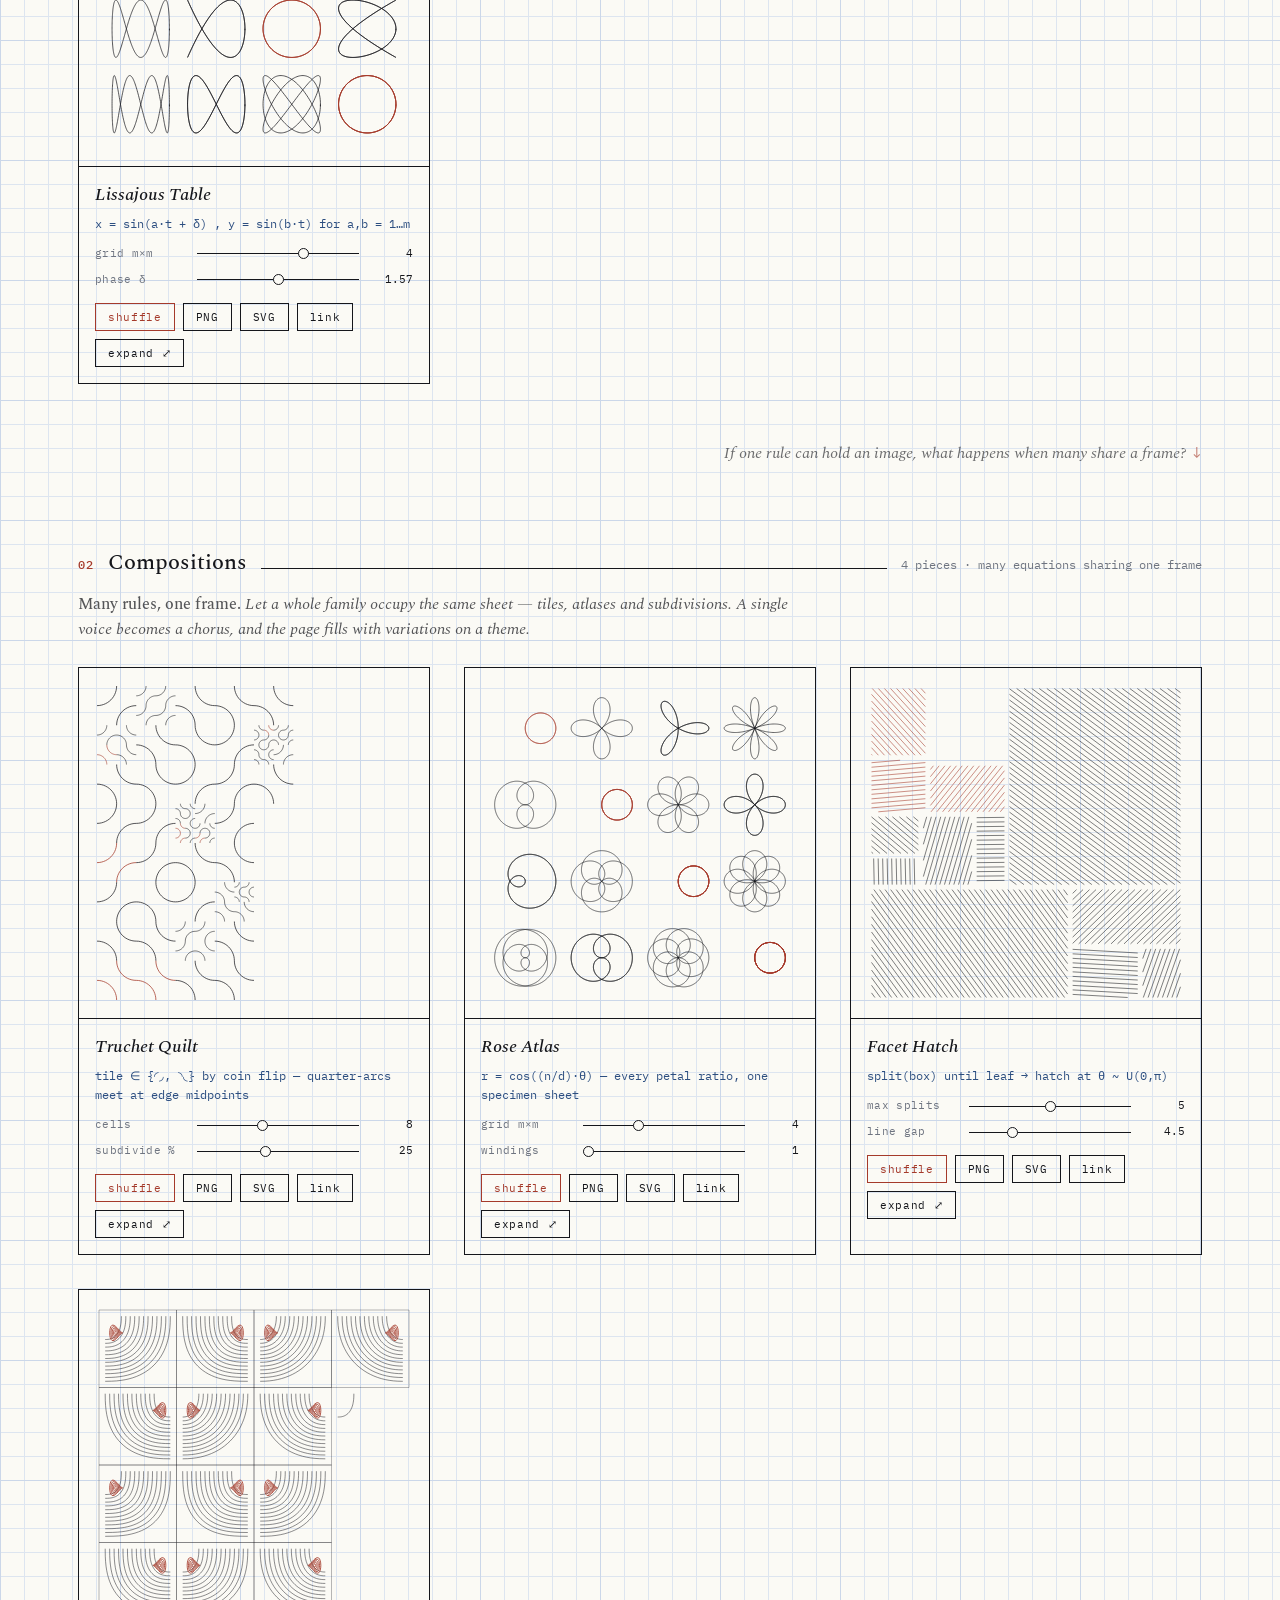
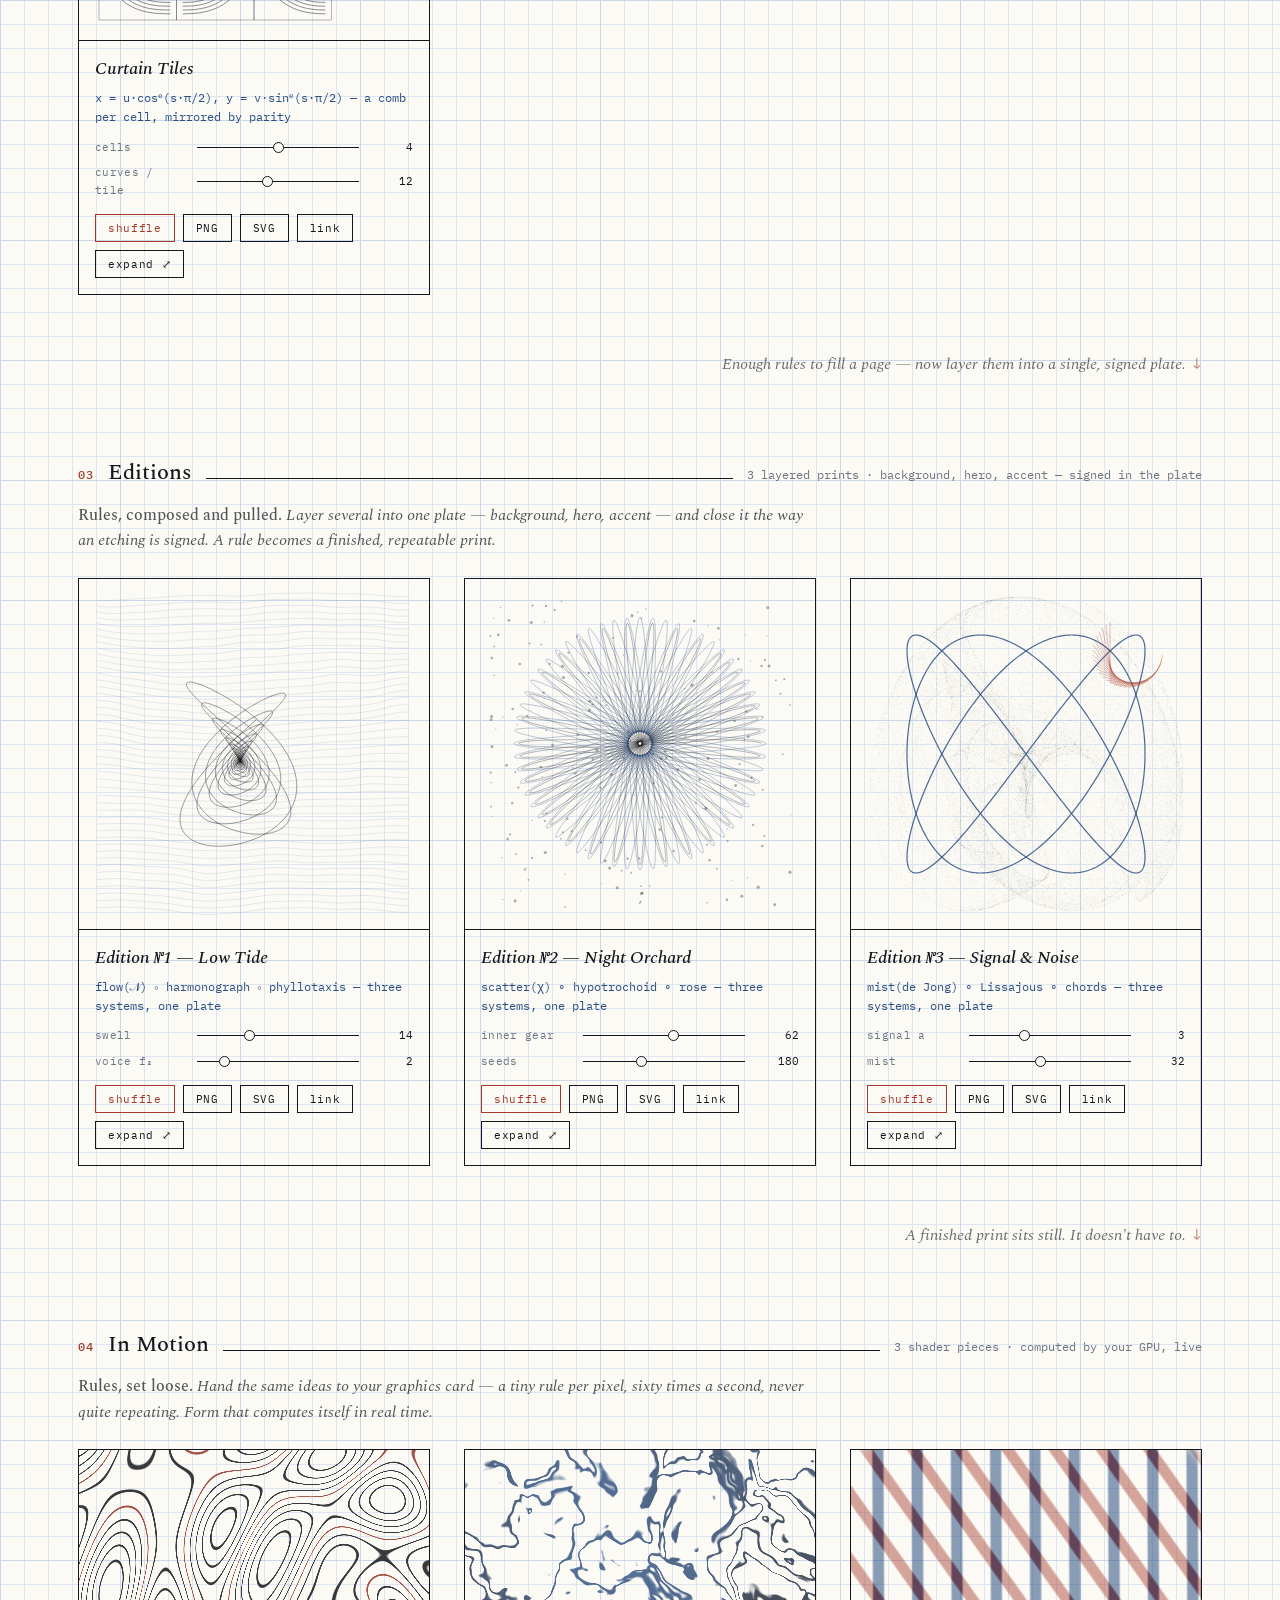
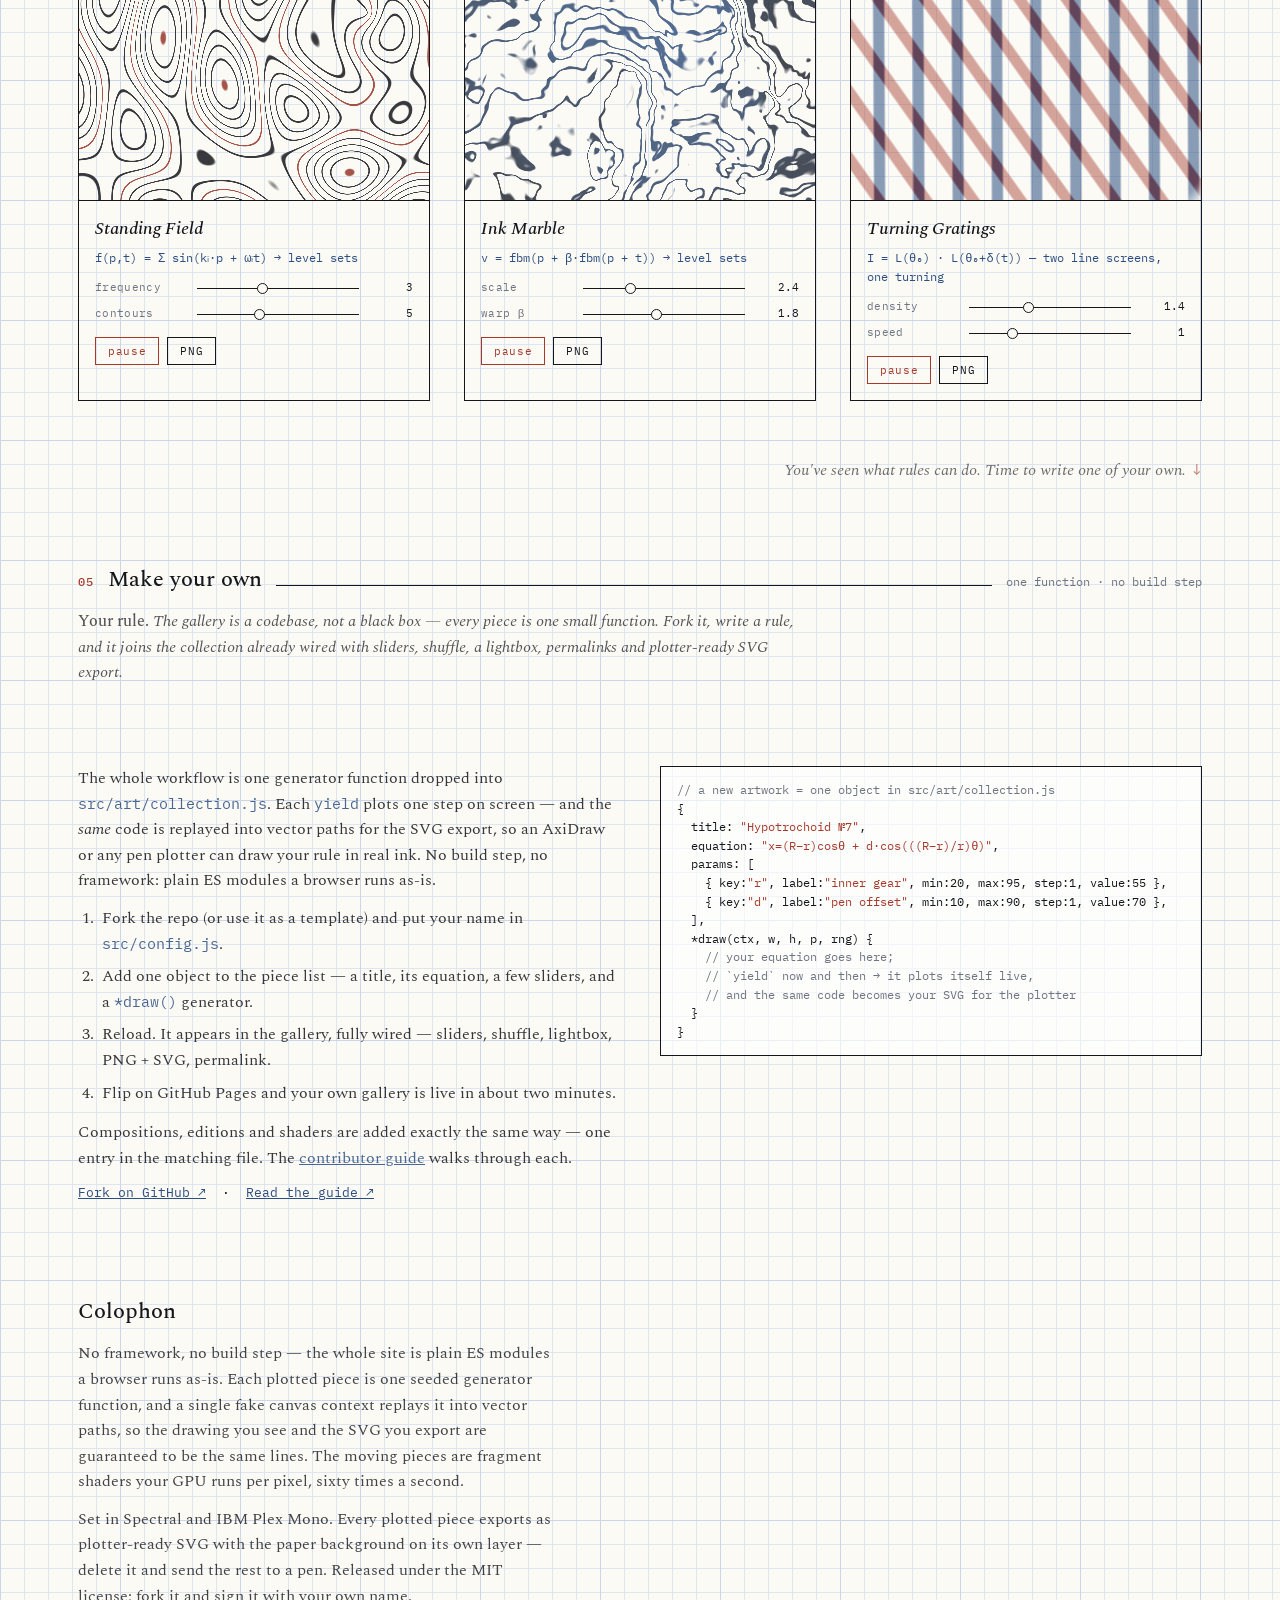
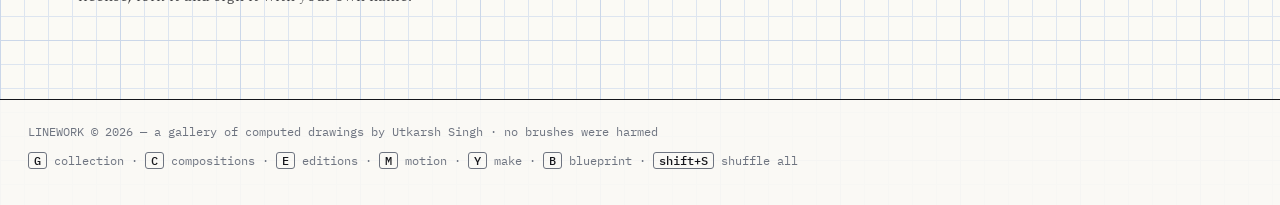
==== commit ceb48353: "Close the gap between what the page claims and what it does A read-through turned up several places " ====
--- a/index.html
+++ b/index.html
@@ -5,11 +5,22 @@
 <meta name="viewport" content="width=device-width, initial-scale=1.0">
 <title>LINEWORK — art from equations</title>
 <meta name="description" content="A living gallery of mathematical art. Every piece is drawn live in your browser by a few lines of math — string art, harmonographs, strange attractors, GPU shaders — and exports as plotter-ready SVG. Fork it and add your own in code.">
+<meta name="author" content="Utkarsh Singh">
+<link rel="canonical" href="https://feynma1h.github.io/linework/">
+<meta property="og:type" content="website">
+<meta property="og:url" content="https://feynma1h.github.io/linework/">
 <meta property="og:title" content="LINEWORK — art from equations">
 <meta property="og:description" content="Plug in an equation. Get back something beautiful. Interactive math art, drawn live in your browser and ready for a real pen.">
-<meta name="theme-color" content="#FBFAF5">
+<meta property="og:image" content="https://feynma1h.github.io/linework/og.png">
+<meta property="og:image:width" content="1200">
+<meta property="og:image:height" content="630">
+<meta property="og:image:alt" content="Three computed drawings on paper — a chord diagram, a spirograph of hypotrochoid rings, and a phyllotaxis seed spiral.">
+<meta name="twitter:card" content="summary_large_image">
+<meta name="theme-color" content="#FBFAF5" media="(prefers-color-scheme:light)">
+<meta name="theme-color" content="#0E1422" media="(prefers-color-scheme:dark)">
 <link rel="icon" href="data:image/svg+xml,%3Csvg xmlns='http://www.w3.org/2000/svg' viewBox='0 0 32 32'%3E%3Crect width='32' height='32' fill='%23FBFAF5'/%3E%3Ccircle cx='16' cy='16' r='12' fill='none' stroke='%2315161B' stroke-width='1.4'/%3E%3Cpath d='M16 4 28 16 16 28 4 16Z' fill='none' stroke='%23A53A2B' stroke-width='1.4'/%3E%3C/svg%3E">
 <link rel="preconnect" href="https://fonts.googleapis.com">
+<link rel="preconnect" href="https://fonts.gstatic.com" crossorigin>
 <link href="https://fonts.googleapis.com/css2?family=Spectral:ital,wght@0,300;0,500;1,300;1,400&family=IBM+Plex+Mono:wght@400;500&display=swap" rel="stylesheet">
 <link rel="stylesheet" href="styles/linework.css">
 </head>
@@ -23,7 +34,7 @@
     <a href="#editions">editions</a>
     <a href="#motion">in motion</a>
     <a href="#make">make your own</a>
-    <a href="#how">colophon</a>
+    <a href="#colophon">colophon</a>
     <button class="ghost" id="shuffleAllBtn" title="shuffle every piece (shift+S)">↻ shuffle all</button>
     <button class="ghost" id="themeBtn" title="toggle blueprint mode (B)">◐ blueprint</button>
   </nav>
@@ -45,9 +56,9 @@
     <span class="chapter-no">01</span>
     <h2>The Collection</h2>
     <div class="rule"></div>
-    <div class="count mono">10 plotted pieces · click any to enlarge</div>
+    <div class="count mono"><span data-count="collection">10</span> plotted pieces · click any to enlarge</div>
   </div>
-  <p class="chapter-intro"><b>One rule.</b> Start with the smallest case — a single equation, traced stroke by stroke. Ten rules, ten images: proof that one line of math already holds a whole picture. Turn a knob and watch the rule move.</p>
+  <p class="chapter-intro"><b>One rule.</b> Start with the smallest case — a single equation, traced stroke by stroke. One rule, one image: proof that a single line of math already holds a whole picture. Turn a knob and watch the rule move.</p>
 </div>
 <div class="gallery" id="galleryGrid"></div>
 
@@ -58,7 +69,7 @@
     <span class="chapter-no">02</span>
     <h2>Compositions</h2>
     <div class="rule"></div>
-    <div class="count mono">4 pieces · many equations sharing one frame</div>
+    <div class="count mono"><span data-count="comp">4</span> pieces · many equations sharing one frame</div>
   </div>
   <p class="chapter-intro"><b>Many rules, one frame.</b> Let a whole family occupy the same sheet — tiles, atlases and subdivisions. A single voice becomes a chorus, and the page fills with variations on a theme.</p>
 </div>
@@ -71,7 +82,7 @@
     <span class="chapter-no">03</span>
     <h2>Editions</h2>
     <div class="rule"></div>
-    <div class="count mono">3 layered prints · background, hero, accent — signed in the plate</div>
+    <div class="count mono"><span data-count="ed">3</span> layered prints · background, hero, accent — signed in the plate</div>
   </div>
   <p class="chapter-intro"><b>Rules, composed and pulled.</b> Layer several into one plate — background, hero, accent — and close it the way an etching is signed. A rule becomes a finished, repeatable print.</p>
 </div>
@@ -84,7 +95,7 @@
     <span class="chapter-no">04</span>
     <h2>In Motion</h2>
     <div class="rule"></div>
-    <div class="count mono">3 shader pieces · computed by your GPU, live</div>
+    <div class="count mono"><span data-count="shader">3</span> shader pieces · computed by your GPU, live</div>
   </div>
   <p class="chapter-intro"><b>Rules, set loose.</b> Hand the same ideas to your graphics card — a tiny rule per pixel, sixty times a second, never quite repeating. Form that computes itself in real time.</p>
 </div>
@@ -101,17 +112,17 @@
   </div>
   <p class="chapter-intro"><b>Your rule.</b> The gallery is a codebase, not a black box — every piece is one small function. Fork it, write a rule, and it joins the collection already wired with sliders, shuffle, a lightbox, permalinks and plotter-ready SVG export.</p>
 </div>
-<section class="about make" id="make-body">
+<section class="about make">
   <div>
-    <p>The whole workflow is one generator function dropped into <span class="mono" style="color:var(--blue)">src/art/collection.js</span>. Each <span class="mono" style="color:var(--blue)">yield</span> plots one step on screen — and the <em>same</em> code is replayed into vector paths for the SVG export, so an AxiDraw or any pen plotter can draw your rule in real ink. No build step, no framework: plain ES modules a browser runs as-is.</p>
+    <p>The whole workflow is one generator function dropped into <code>src/art/collection.js</code>. Each <code>yield</code> plots one step on screen — and the <em>same</em> code is replayed into vector paths for the SVG export, so an AxiDraw or any pen plotter can draw your rule in real ink. No build step, no framework: plain ES modules a browser runs as-is.</p>
     <ol>
-      <li>Fork the repo (or use it as a template) and put your name in <span class="mono" style="color:var(--blue)">src/config.js</span>.</li>
-      <li>Add one object to the piece list — a title, its equation, a few sliders, and a <span class="mono" style="color:var(--blue)">*draw()</span> generator.</li>
+      <li>Fork the repo (or use it as a template) and put your name in <code>src/config.js</code>.</li>
+      <li>Add one object to the piece list — a title, its equation, a few sliders, and a <code>*draw()</code> generator.</li>
       <li>Reload. It appears in the gallery, fully wired — sliders, shuffle, lightbox, PNG + SVG, permalink.</li>
       <li>Flip on GitHub Pages and your own gallery is live in about two minutes.</li>
     </ol>
-    <p>Compositions, editions and shaders are added exactly the same way — one entry in the matching file. The <a href="https://github.com/feynma1h/linework/blob/main/CONTRIBUTING.md">contributor guide</a> walks through each.</p>
-    <p class="make-links"><a href="https://github.com/feynma1h/linework">Fork on GitHub ↗</a> &nbsp;·&nbsp; <a href="https://github.com/feynma1h/linework/blob/main/CONTRIBUTING.md">Read the guide ↗</a></p>
+    <p>Compositions, editions and shaders are added exactly the same way — one entry in the matching file. The <a href="https://github.com/feynma1h/linework/blob/main/CONTRIBUTING.md" data-repo="blob/main/CONTRIBUTING.md">contributor guide</a> walks through each.</p>
+    <p class="make-links"><a href="https://github.com/feynma1h/linework" data-repo="">Fork on GitHub ↗</a> &nbsp;·&nbsp; <a href="https://github.com/feynma1h/linework/blob/main/CONTRIBUTING.md" data-repo="blob/main/CONTRIBUTING.md">Read the guide ↗</a></p>
   </div>
   <div>
     <pre><span class="c">// a new artwork = one object in src/art/collection.js</span>
@@ -119,8 +130,8 @@
   title: <span class="k">"Hypotrochoid №7"</span>,
   equation: <span class="k">"x=(R−r)cosθ + d·cos(((R−r)/r)θ)"</span>,
   params: [
-    { key:<span class="k">"r"</span>, label:<span class="k">"inner gear"</span>, min:20, max:95 },
-    { key:<span class="k">"d"</span>, label:<span class="k">"pen offset"</span>, min:10, max:90 },
+    { key:<span class="k">"r"</span>, label:<span class="k">"inner gear"</span>, min:20, max:95, step:1, value:55 },
+    { key:<span class="k">"d"</span>, label:<span class="k">"pen offset"</span>, min:10, max:90, step:1, value:70 },
   ],
   *draw(ctx, w, h, p, rng) {
     <span class="c">// your equation goes here;</span>
@@ -131,7 +142,7 @@
   </div>
 </section>
 
-<section class="colophon" id="how">
+<section class="colophon" id="colophon">
   <h2>Colophon</h2>
   <p>No framework, no build step — the whole site is plain ES modules a browser runs as-is. Each plotted piece is one seeded generator function, and a single fake canvas context replays it into vector paths, so the drawing you see and the SVG you export are guaranteed to be the same lines. The moving pieces are fragment shaders your GPU runs per pixel, sixty times a second.</p>
   <p>Set in Spectral and IBM Plex Mono. Every plotted piece exports as plotter-ready SVG with the paper background on its own layer — delete it and send the rest to a pen. Released under the MIT license; fork it and sign it with your own name.</p>
@@ -142,10 +153,10 @@
   <div class="keys"><b>G</b> collection · <b>C</b> compositions · <b>E</b> editions · <b>M</b> motion · <b>Y</b> make · <b>B</b> blueprint · <b>shift+S</b> shuffle all</div>
 </footer>
 
-<div id="lightbox" hidden>
+<div id="lightbox" role="dialog" aria-modal="true" aria-labelledby="lbTitle" hidden>
   <div class="lb-top">
-    <div class="idx mono" id="lbIdx">01 / 10</div>
-    <div style="display:flex;gap:8px">
+    <div class="idx mono" id="lbIdx">01 / 17</div>
+    <div class="lb-nav">
       <button id="lbPrev">← prev</button>
       <button id="lbNext">next →</button>
       <button id="lbClose">esc ✕</button>
--- a/styles/linework.css
+++ b/styles/linework.css
@@ -43,7 +43,8 @@
   line-height:1.6;
   transition:background-color .25s, color .25s;
 }
-.mono{font-family:'IBM Plex Mono',ui-monospace,Menlo,monospace}
+.mono,code,pre{font-family:'IBM Plex Mono',ui-monospace,Menlo,monospace}
+code{font-size:.92em;color:var(--blue)}
 
 header{
   display:flex;justify-content:space-between;align-items:center;gap:12px;flex-wrap:wrap;
@@ -162,6 +163,7 @@
 #lightbox[hidden]{display:none}
 .lb-top{display:flex;justify-content:space-between;align-items:center;padding:16px 28px;border-bottom:1px solid var(--frame);background:var(--paper-trans);position:sticky;top:0}
 .lb-top .idx{font-family:'IBM Plex Mono',monospace;font-size:12px;color:var(--muted)}
+.lb-nav{display:flex;gap:8px}
 .lb-grid{
   display:grid;grid-template-columns:minmax(0,1.3fr) minmax(280px,1fr);
   gap:30px;max-width:1100px;margin:0 auto;padding:36px 28px 60px;align-items:start;
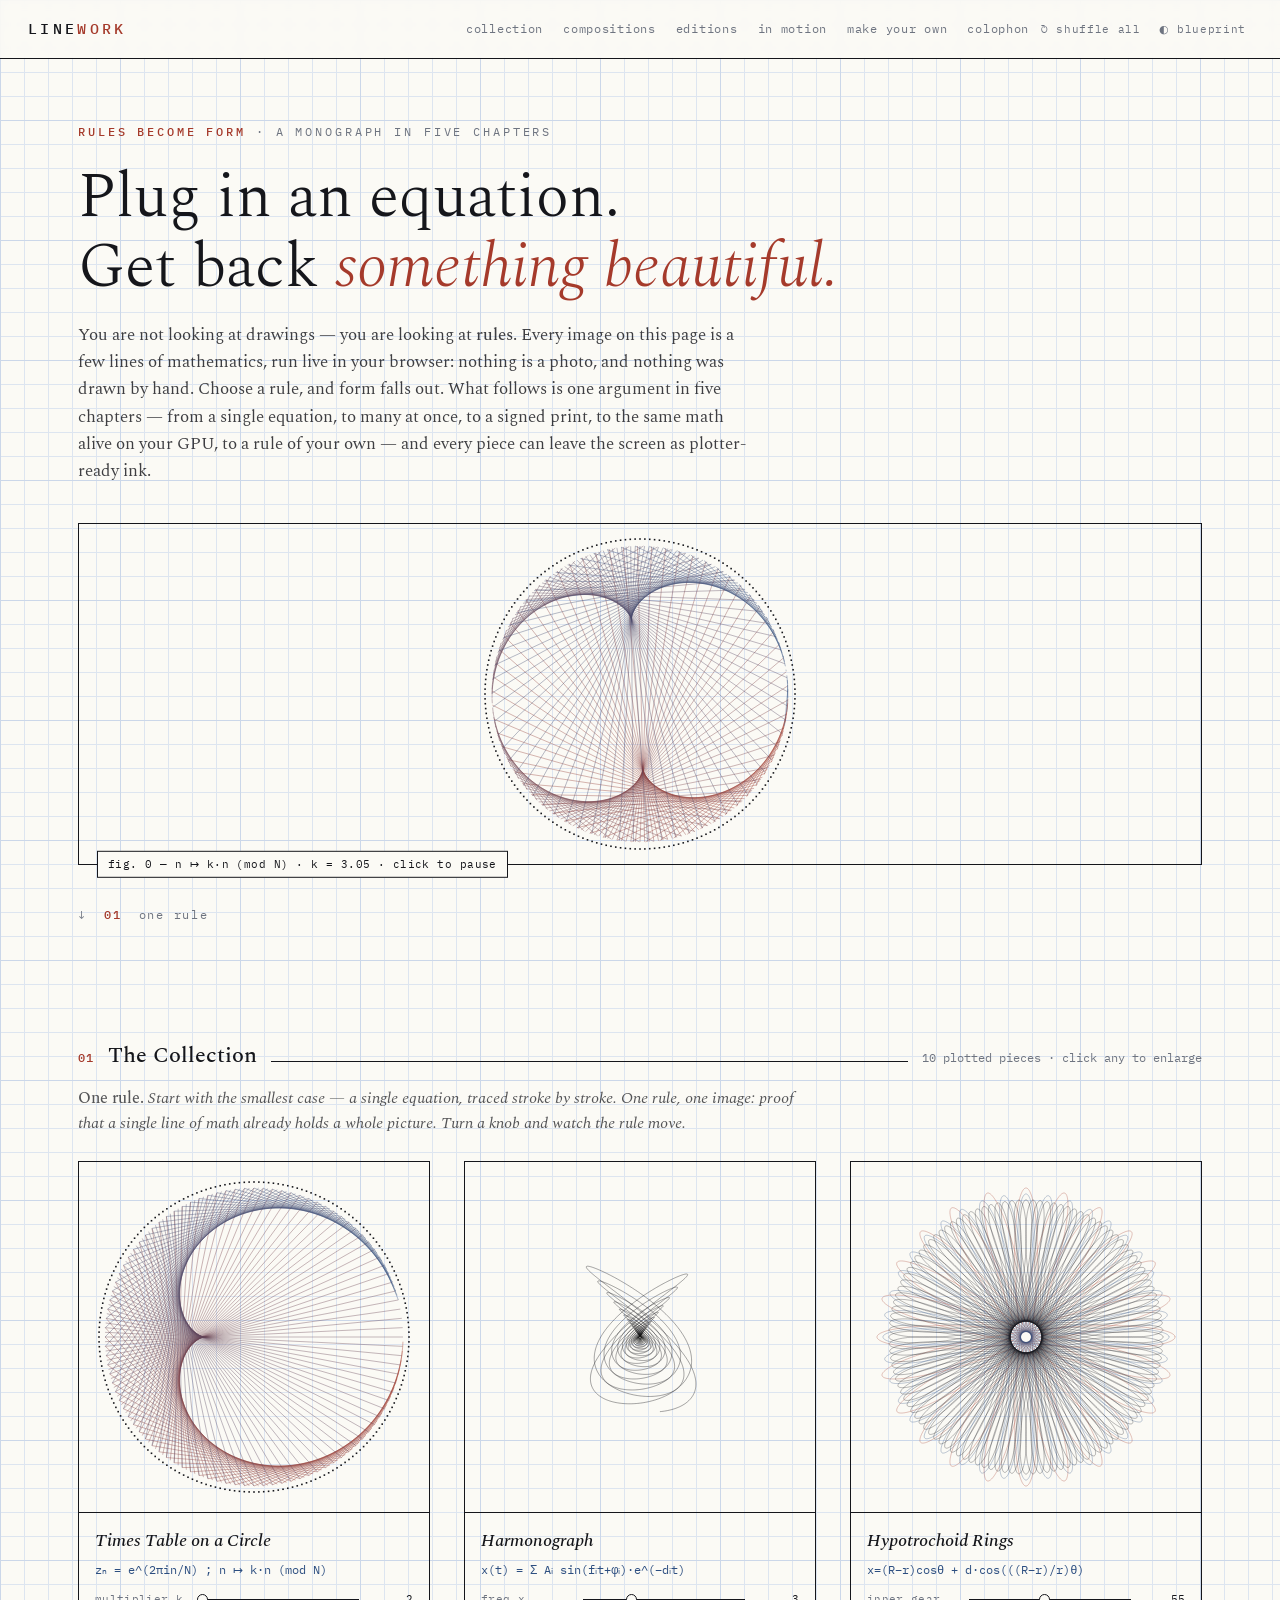
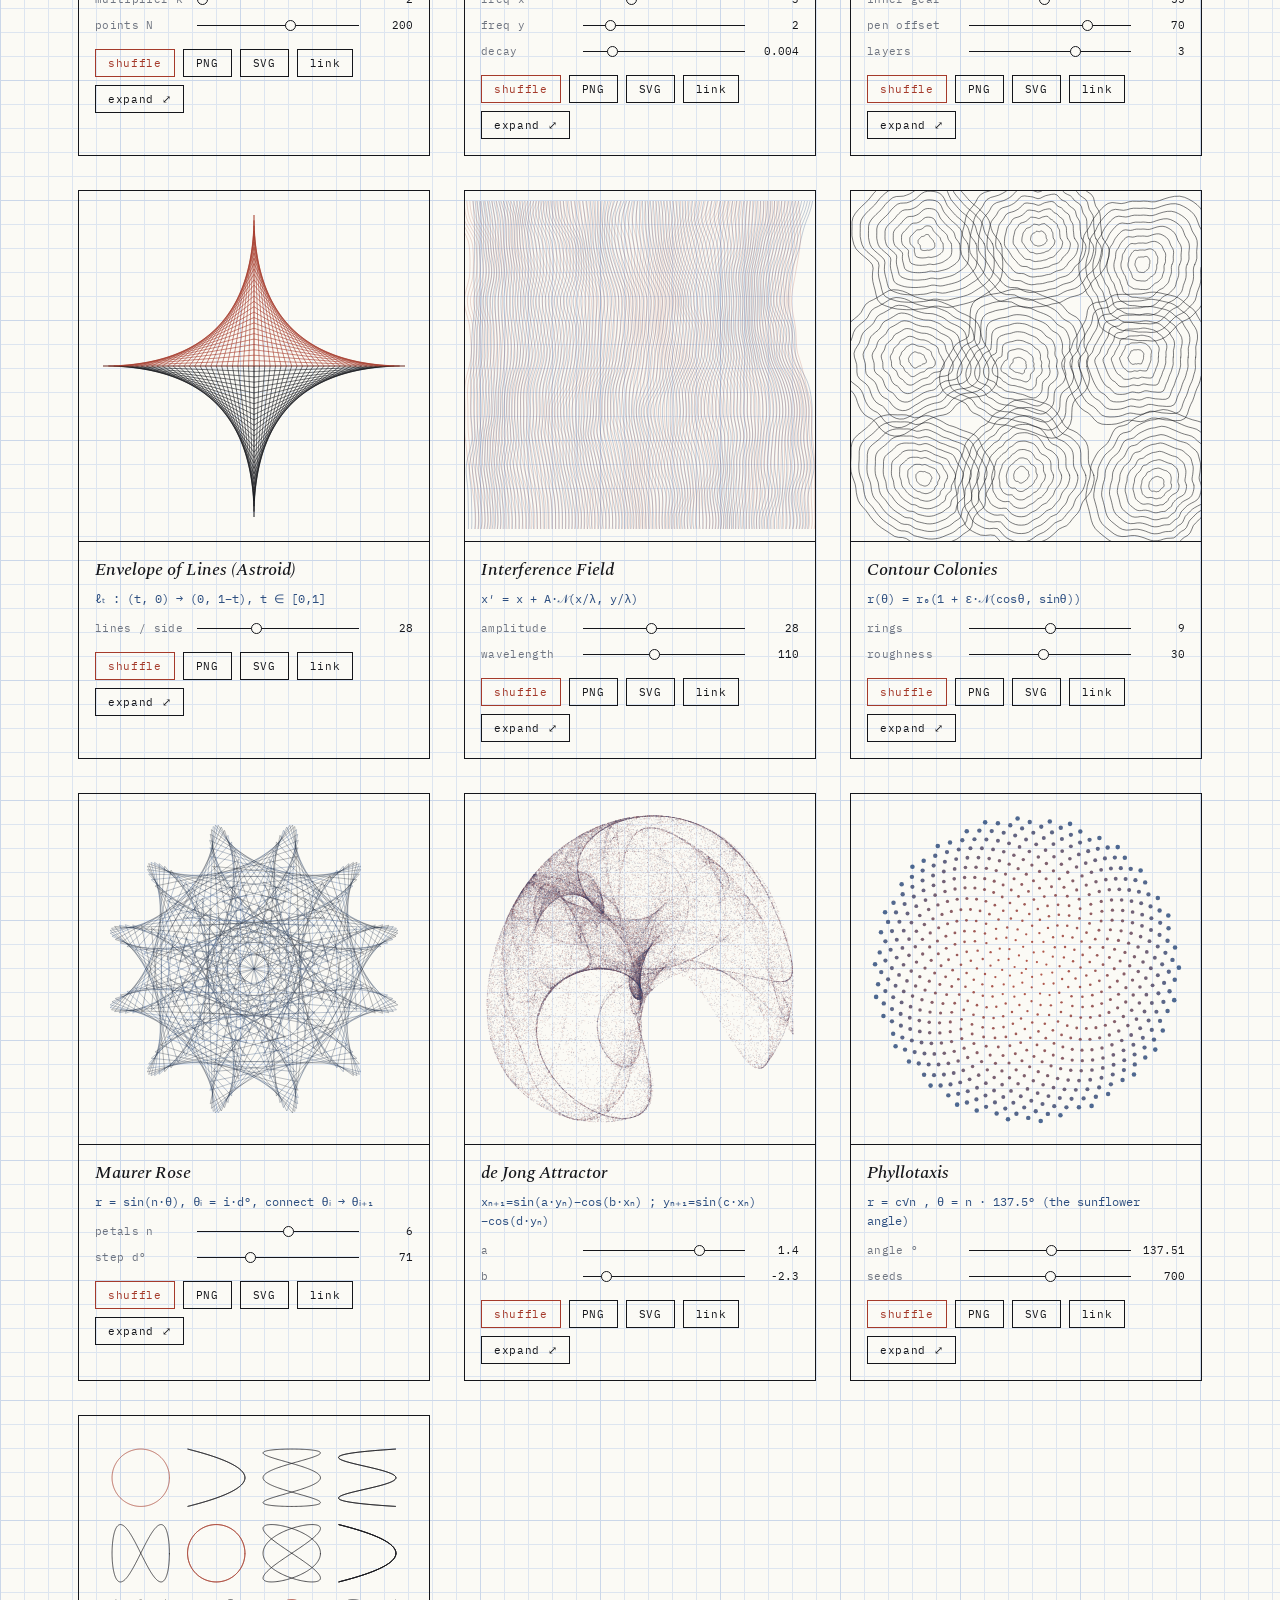
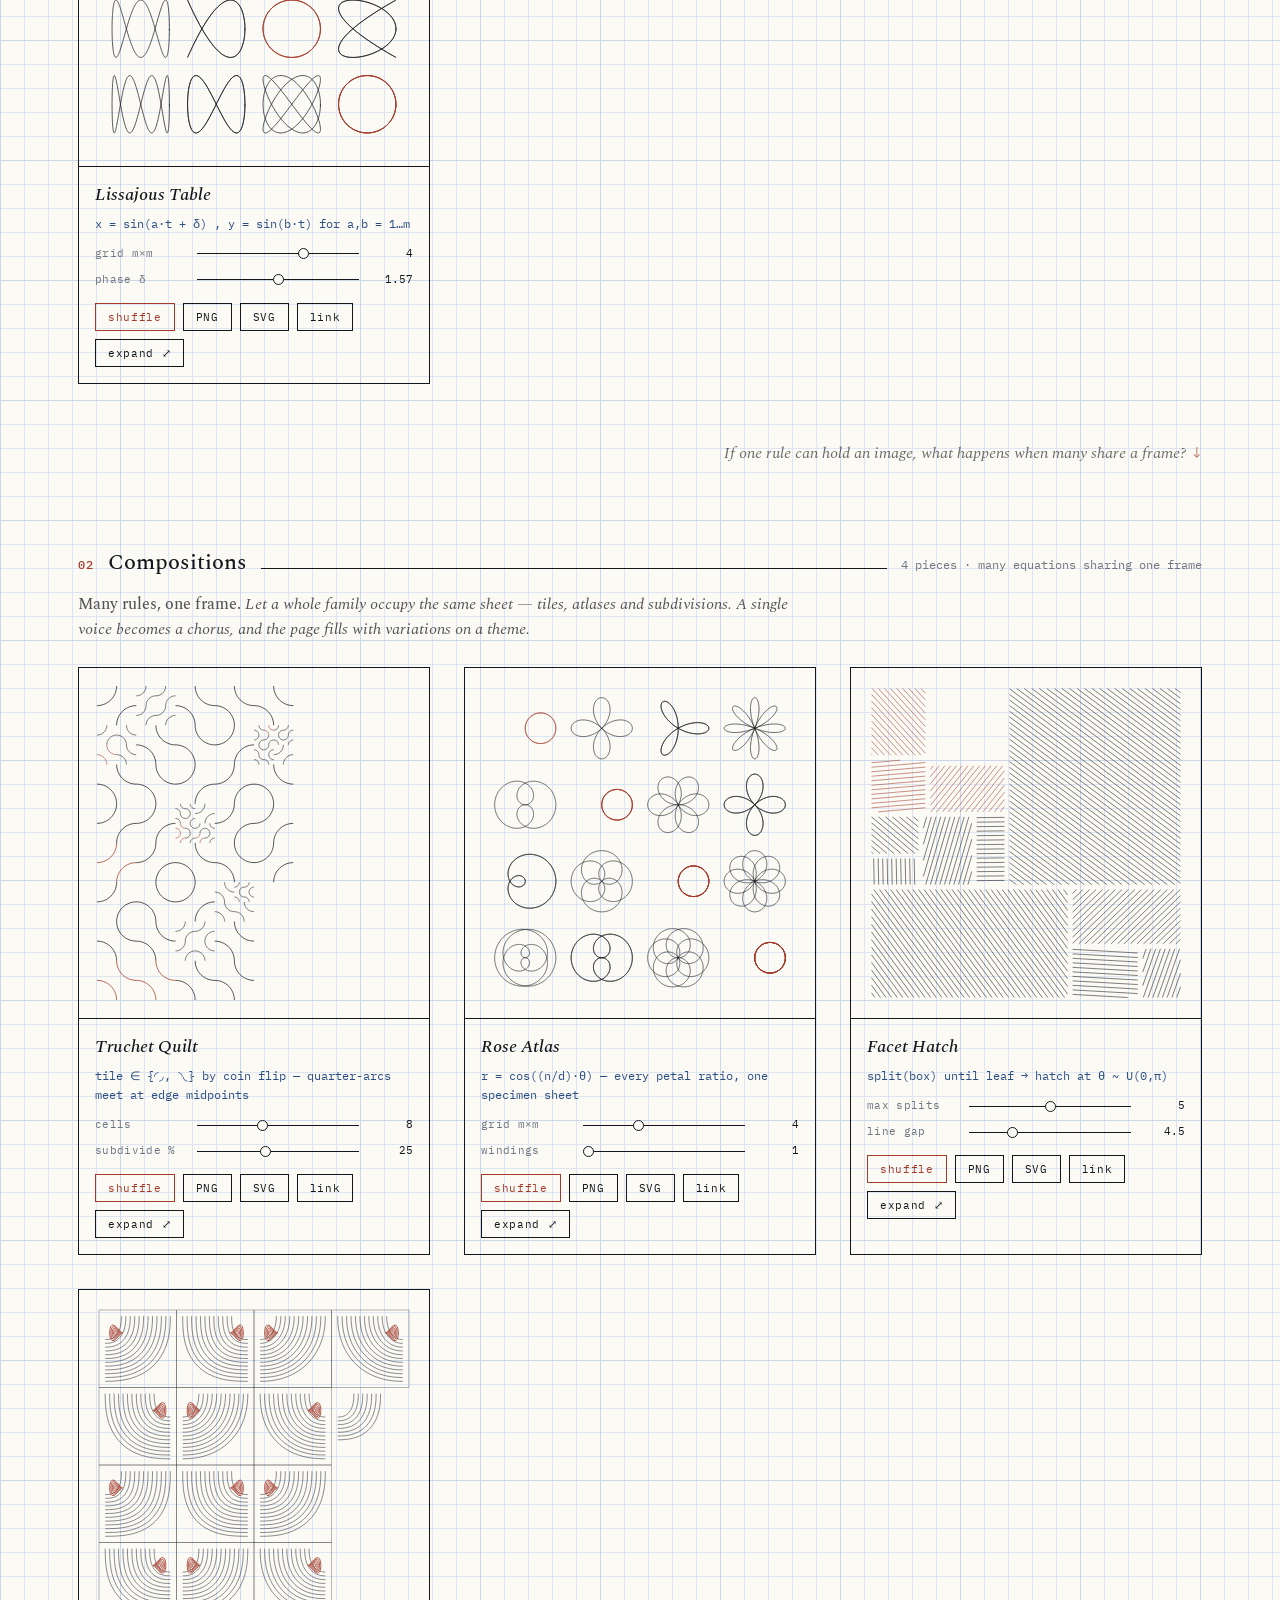
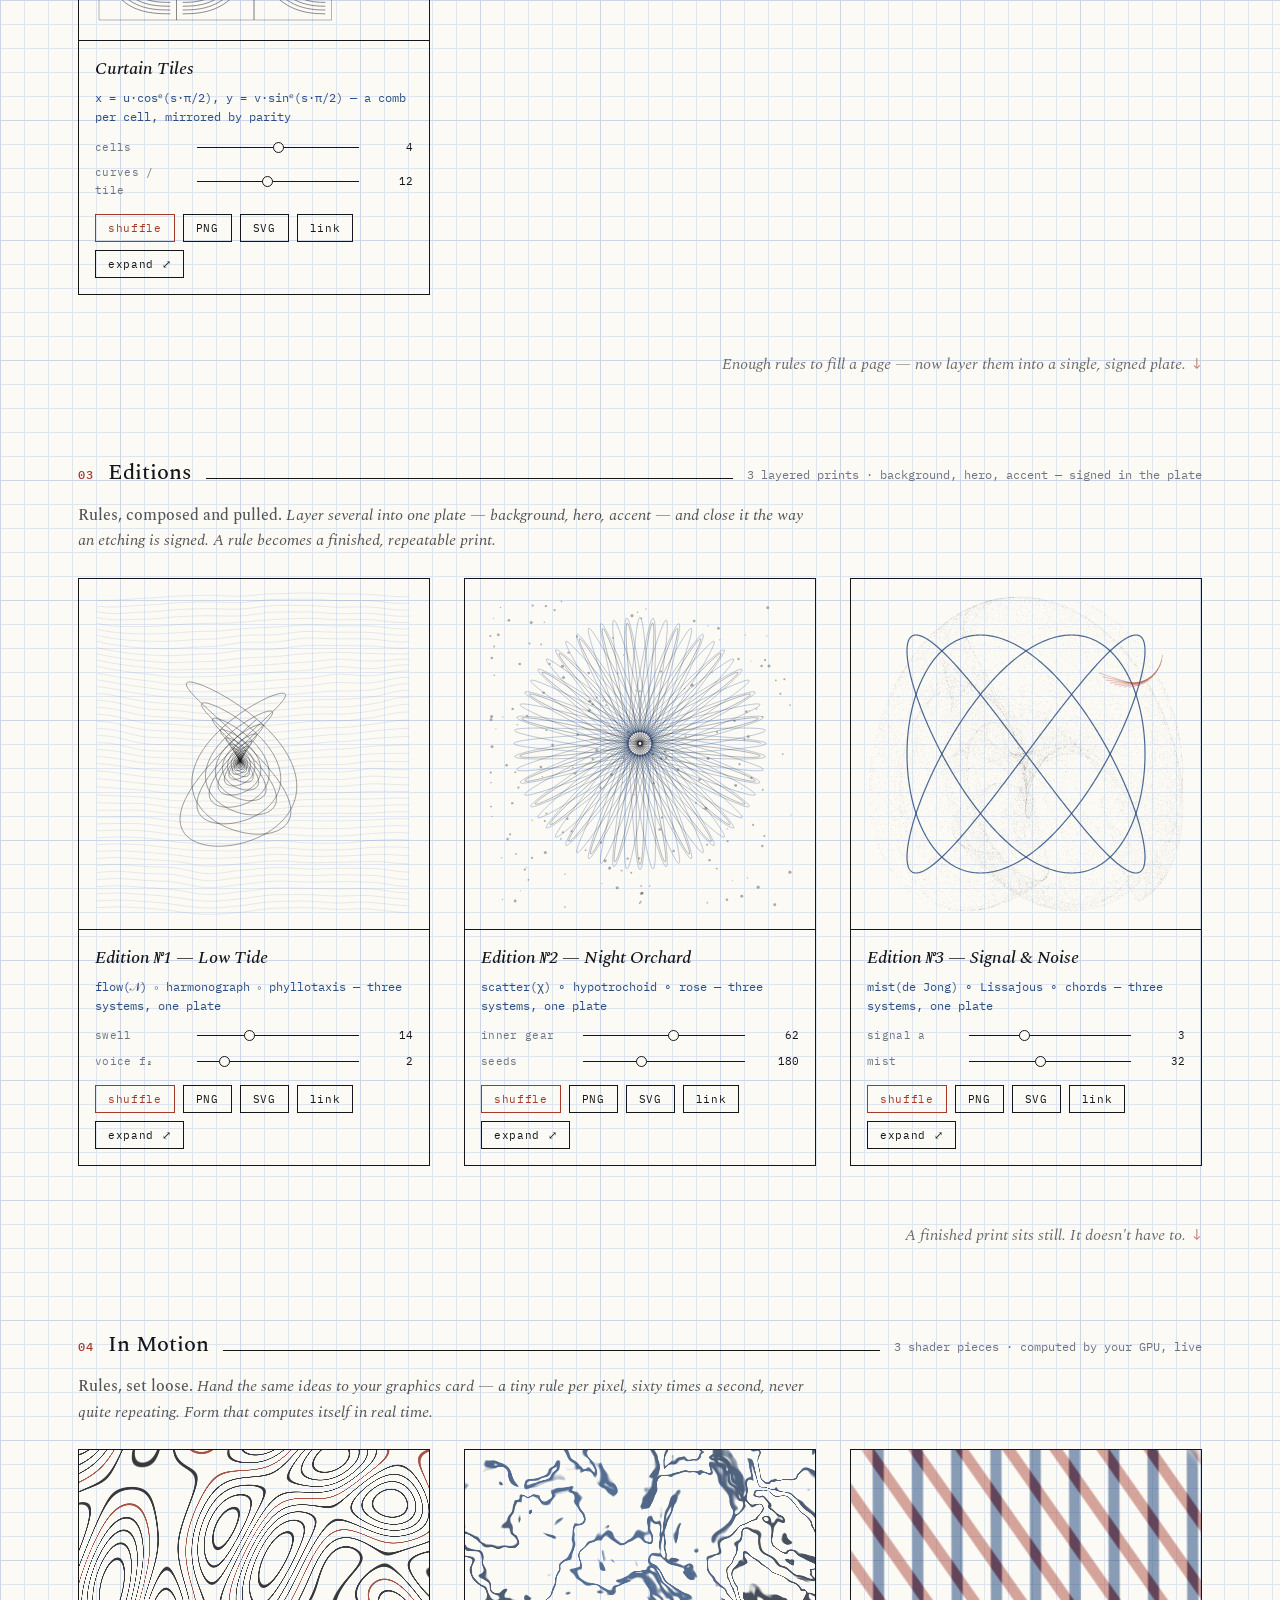
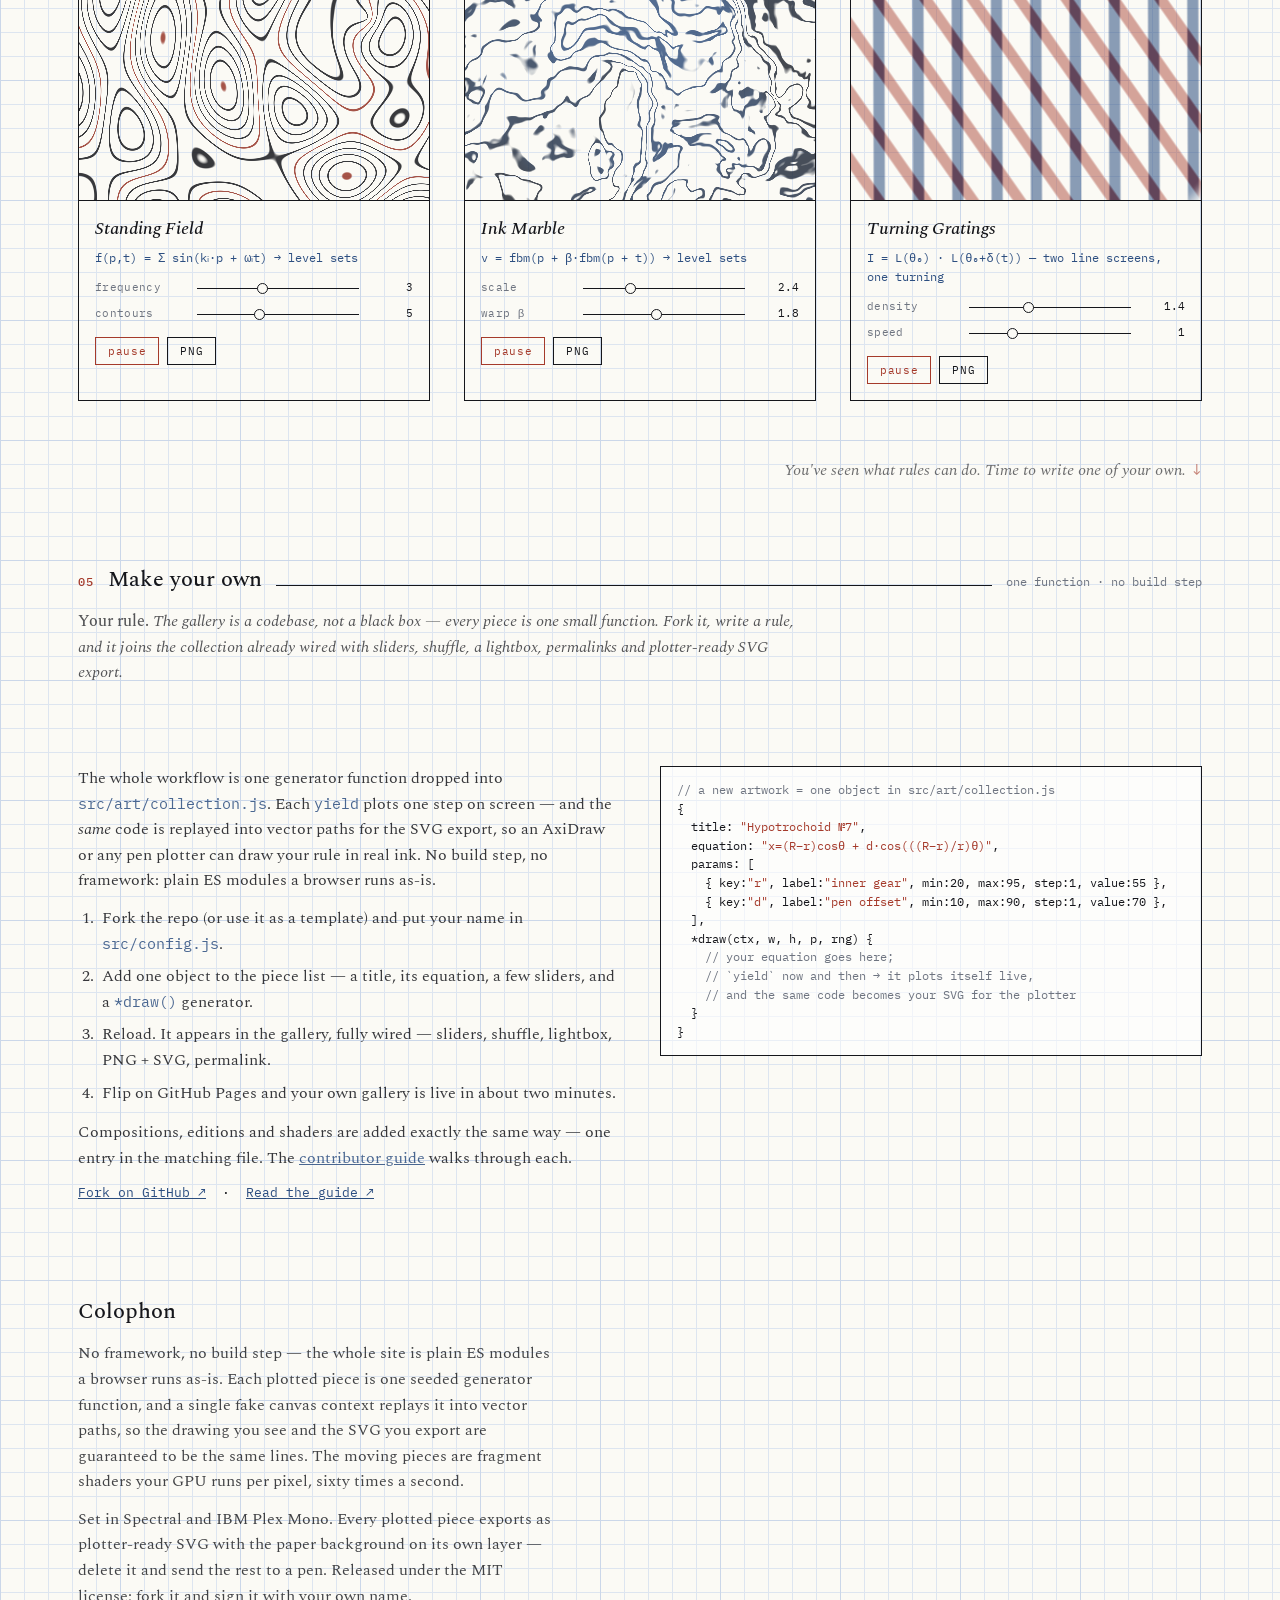
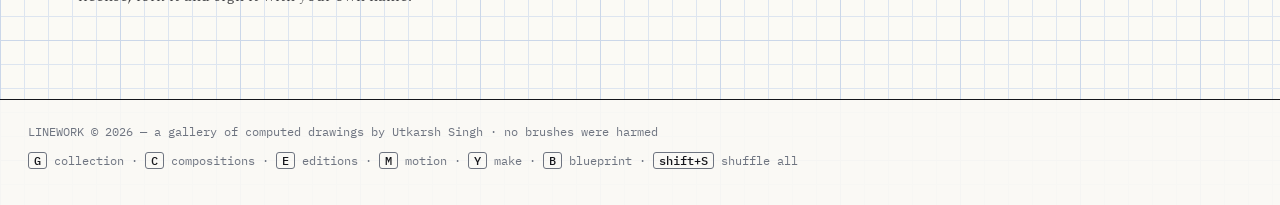
==== commit 229ae2c4: "Make the favicon a plotted Lissajous stroke" ====
--- a/index.html
+++ b/index.html
@@ -18,7 +18,7 @@
 <meta name="twitter:card" content="summary_large_image">
 <meta name="theme-color" content="#FBFAF5" media="(prefers-color-scheme:light)">
 <meta name="theme-color" content="#0E1422" media="(prefers-color-scheme:dark)">
-<link rel="icon" href="data:image/svg+xml,%3Csvg xmlns='http://www.w3.org/2000/svg' viewBox='0 0 32 32'%3E%3Crect width='32' height='32' fill='%23FBFAF5'/%3E%3Ccircle cx='16' cy='16' r='12' fill='none' stroke='%2315161B' stroke-width='1.4'/%3E%3Cpath d='M16 4 28 16 16 28 4 16Z' fill='none' stroke='%23A53A2B' stroke-width='1.4'/%3E%3C/svg%3E">
+<link rel="icon" href="data:image/svg+xml,%3Csvg xmlns='http://www.w3.org/2000/svg' viewBox='0 0 16 16'%3E%3Cpath d='M10.56 10.9L9.52 11.37L8.41 11.77L7.28 12.09L6.18 12.32L5.17 12.46L4.3 12.5L3.61 12.44L3.13 12.29L2.88 12.05L2.88 11.72L3.13 11.31L3.62 10.82L4.32 10.28L5.19 9.69L6.2 9.06L7.3 8.41L8.43 7.75L9.54 7.09L10.58 6.46L11.49 5.85L12.24 5.3L12.77 4.8L13.08 4.37L13.14 4.02L12.95 3.76L12.53 3.58L11.88 3.5L11.05 3.52L10.07 3.64L8.98 3.85L7.86 4.15L6.73 4.53L5.67 4.98L4.72 5.5L3.94 6.08L3.34 6.7L2.97 7.34L2.85 8L2.97 8.66L3.34 9.3L3.94 9.92L4.72 10.5L5.67 11.02L6.73 11.47L7.86 11.85L8.98 12.15L10.07 12.36L11.05 12.48L11.88 12.5L12.53 12.42L12.95 12.24L13.14 11.98L13.08 11.63L12.77 11.2L12.24 10.7L11.49 10.15L10.58 9.54L9.54 8.91L8.43 8.25L7.3 7.59L6.2 6.94L5.19 6.31L4.32 5.72L3.62 5.18L3.13 4.69L2.88 4.28L2.88 3.95L3.13 3.71L3.61 3.56L4.3 3.5L5.17 3.54L6.18 3.68L7.28 3.91L8.41 4.23L9.52 4.63L10.56 5.1' fill='none' stroke='%2315161B' stroke-width='1.4' stroke-linecap='round' stroke-linejoin='round'/%3E%3Ccircle cx='10.56' cy='5.1' r='1.5' fill='%23A53A2B'/%3E%3C/svg%3E">
 <link rel="preconnect" href="https://fonts.googleapis.com">
 <link rel="preconnect" href="https://fonts.gstatic.com" crossorigin>
 <link href="https://fonts.googleapis.com/css2?family=Spectral:ital,wght@0,300;0,500;1,300;1,400&family=IBM+Plex+Mono:wght@400;500&display=swap" rel="stylesheet">
